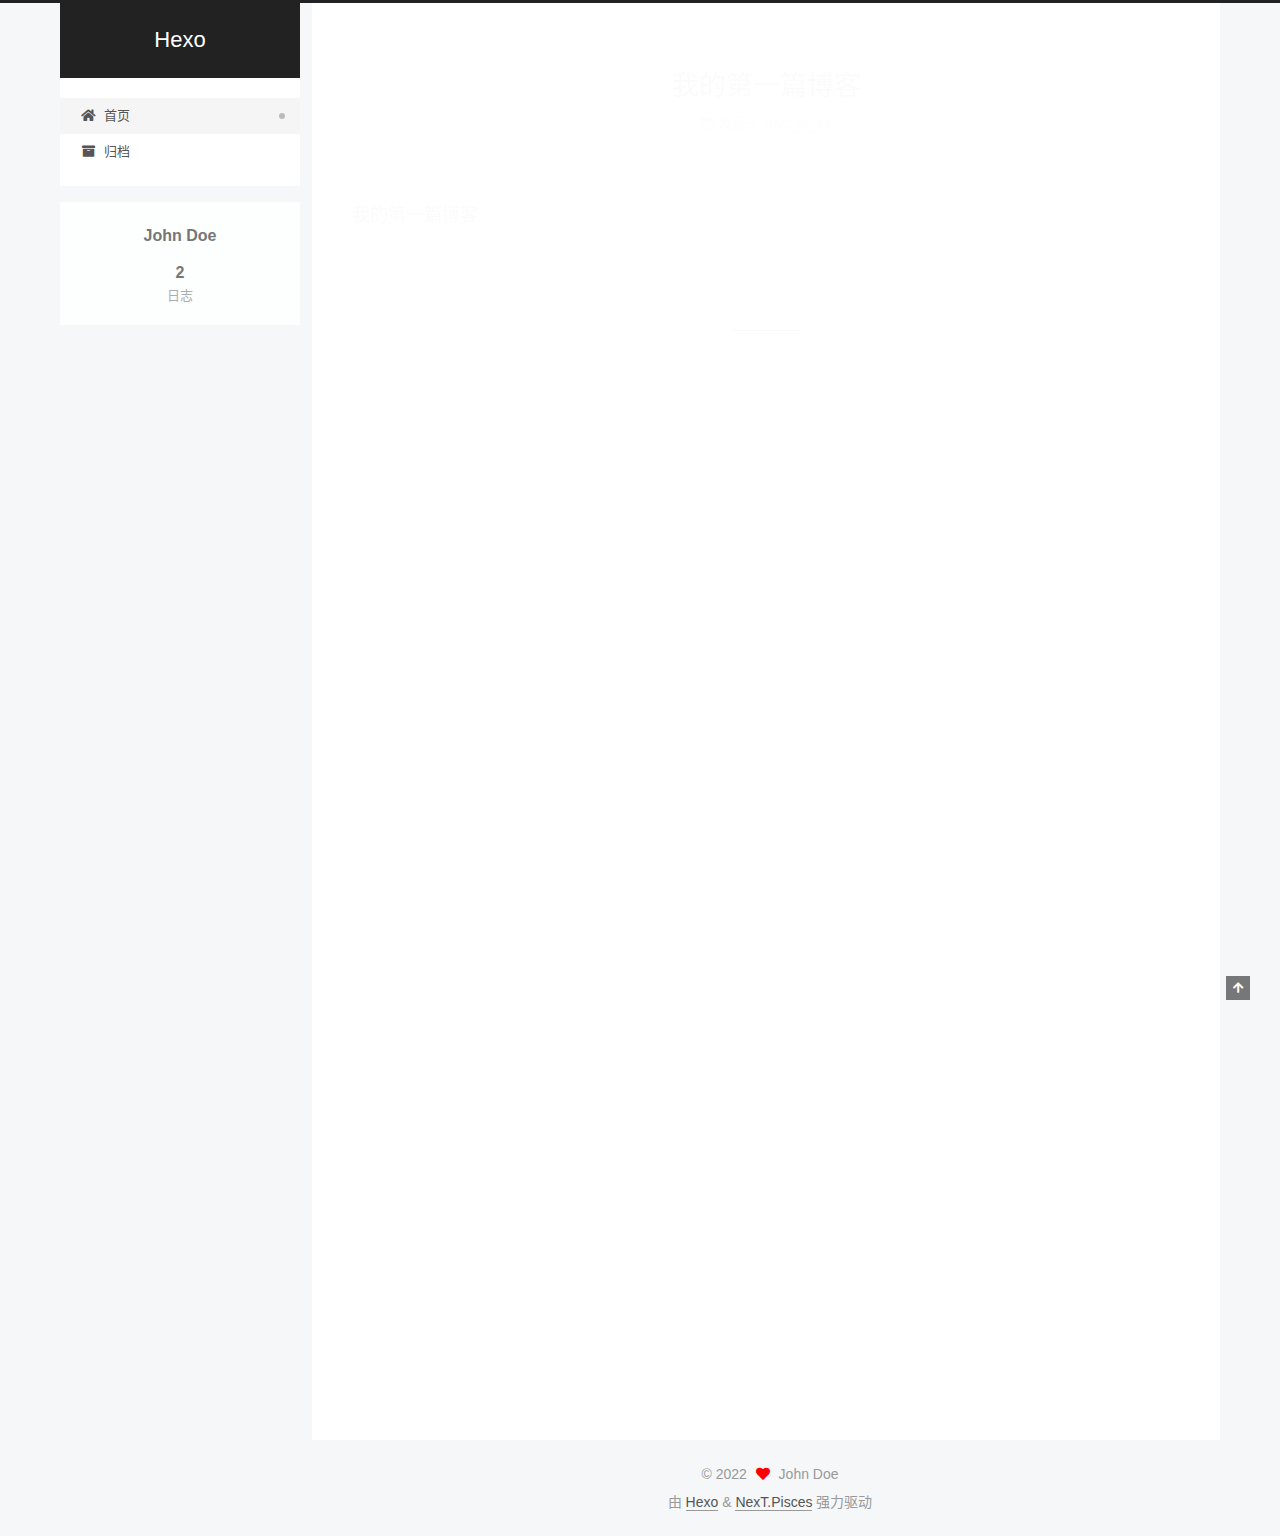
==== index.html @ 0690cbc9 "Site updated: 2022-02-23 17:47:34" ====
<!DOCTYPE html>
<html lang="zh-CN">
<head>
  <meta charset="UTF-8">
<meta name="viewport" content="width=device-width, initial-scale=1, maximum-scale=2">
<meta name="theme-color" content="#222">
<meta name="generator" content="Hexo 6.0.0">
  <link rel="apple-touch-icon" sizes="180x180" href="/images/apple-touch-icon-next.png">
  <link rel="icon" type="image/png" sizes="32x32" href="/images/favicon-32x32-next.png">
  <link rel="icon" type="image/png" sizes="16x16" href="/images/favicon-16x16-next.png">
  <link rel="mask-icon" href="/images/logo.svg" color="#222">

<link rel="stylesheet" href="/css/main.css">


<link rel="stylesheet" href="/lib/font-awesome/css/all.min.css">

<script id="hexo-configurations">
    var NexT = window.NexT || {};
    var CONFIG = {"hostname":"example.com","root":"/","scheme":"Pisces","version":"7.8.0","exturl":false,"sidebar":{"position":"left","display":"post","padding":18,"offset":12,"onmobile":false},"copycode":{"enable":false,"show_result":false,"style":null},"back2top":{"enable":true,"sidebar":false,"scrollpercent":false},"bookmark":{"enable":false,"color":"#222","save":"auto"},"fancybox":false,"mediumzoom":false,"lazyload":false,"pangu":false,"comments":{"style":"tabs","active":null,"storage":true,"lazyload":false,"nav":null},"algolia":{"hits":{"per_page":10},"labels":{"input_placeholder":"Search for Posts","hits_empty":"We didn't find any results for the search: ${query}","hits_stats":"${hits} results found in ${time} ms"}},"localsearch":{"enable":false,"trigger":"auto","top_n_per_article":1,"unescape":false,"preload":false},"motion":{"enable":true,"async":false,"transition":{"post_block":"fadeIn","post_header":"slideDownIn","post_body":"slideDownIn","coll_header":"slideLeftIn","sidebar":"slideUpIn"}}};
  </script>

  <meta property="og:type" content="website">
<meta property="og:title" content="Hexo">
<meta property="og:url" content="http://example.com/index.html">
<meta property="og:site_name" content="Hexo">
<meta property="og:locale" content="zh_CN">
<meta property="article:author" content="John Doe">
<meta name="twitter:card" content="summary">

<link rel="canonical" href="http://example.com/">


<script id="page-configurations">
  // https://hexo.io/docs/variables.html
  CONFIG.page = {
    sidebar: "",
    isHome : true,
    isPost : false,
    lang   : 'zh-CN'
  };
</script>

  <title>Hexo</title>
  






  <noscript>
  <style>
  .use-motion .brand,
  .use-motion .menu-item,
  .sidebar-inner,
  .use-motion .post-block,
  .use-motion .pagination,
  .use-motion .comments,
  .use-motion .post-header,
  .use-motion .post-body,
  .use-motion .collection-header { opacity: initial; }

  .use-motion .site-title,
  .use-motion .site-subtitle {
    opacity: initial;
    top: initial;
  }

  .use-motion .logo-line-before i { left: initial; }
  .use-motion .logo-line-after i { right: initial; }
  </style>
</noscript>

</head>

<body itemscope itemtype="http://schema.org/WebPage">
  <div class="container use-motion">
    <div class="headband"></div>

    <header class="header" itemscope itemtype="http://schema.org/WPHeader">
      <div class="header-inner"><div class="site-brand-container">
  <div class="site-nav-toggle">
    <div class="toggle" aria-label="切换导航栏">
      <span class="toggle-line toggle-line-first"></span>
      <span class="toggle-line toggle-line-middle"></span>
      <span class="toggle-line toggle-line-last"></span>
    </div>
  </div>

  <div class="site-meta">

    <a href="/" class="brand" rel="start">
      <span class="logo-line-before"><i></i></span>
      <h1 class="site-title">Hexo</h1>
      <span class="logo-line-after"><i></i></span>
    </a>
  </div>

  <div class="site-nav-right">
    <div class="toggle popup-trigger">
    </div>
  </div>
</div>




<nav class="site-nav">
  <ul id="menu" class="main-menu menu">
        <li class="menu-item menu-item-home">

    <a href="/" rel="section"><i class="fa fa-home fa-fw"></i>首页</a>

  </li>
        <li class="menu-item menu-item-archives">

    <a href="/archives/" rel="section"><i class="fa fa-archive fa-fw"></i>归档</a>

  </li>
  </ul>
</nav>




</div>
    </header>

    
  <div class="back-to-top">
    <i class="fa fa-arrow-up"></i>
    <span>0%</span>
  </div>


    <main class="main">
      <div class="main-inner">
        <div class="content-wrap">
          

          <div class="content index posts-expand">
            
      
  
  
  <article itemscope itemtype="http://schema.org/Article" class="post-block" lang="zh-CN">
    <link itemprop="mainEntityOfPage" href="http://example.com/2022/02/23/my-first-blog/">

    <span hidden itemprop="author" itemscope itemtype="http://schema.org/Person">
      <meta itemprop="image" content="/images/avatar.gif">
      <meta itemprop="name" content="John Doe">
      <meta itemprop="description" content="">
    </span>

    <span hidden itemprop="publisher" itemscope itemtype="http://schema.org/Organization">
      <meta itemprop="name" content="Hexo">
    </span>
      <header class="post-header">
        <h2 class="post-title" itemprop="name headline">
          
            <a href="/2022/02/23/my-first-blog/" class="post-title-link" itemprop="url">我的第一篇博客</a>
        </h2>

        <div class="post-meta">
            <span class="post-meta-item">
              <span class="post-meta-item-icon">
                <i class="far fa-calendar"></i>
              </span>
              <span class="post-meta-item-text">发表于</span>
              

              <time title="创建时间：2022-02-23 17:15:28 / 修改时间：17:17:52" itemprop="dateCreated datePublished" datetime="2022-02-23T17:15:28+08:00">2022-02-23</time>
            </span>

          

        </div>
      </header>

    
    
    
    <div class="post-body" itemprop="articleBody">

      
          <p>我的第一篇博客</p>

      
    </div>

    
    
    
      <footer class="post-footer">
        <div class="post-eof"></div>
      </footer>
  </article>
  
  
  

      
  
  
  <article itemscope itemtype="http://schema.org/Article" class="post-block" lang="zh-CN">
    <link itemprop="mainEntityOfPage" href="http://example.com/2022/02/23/hello-world/">

    <span hidden itemprop="author" itemscope itemtype="http://schema.org/Person">
      <meta itemprop="image" content="/images/avatar.gif">
      <meta itemprop="name" content="John Doe">
      <meta itemprop="description" content="">
    </span>

    <span hidden itemprop="publisher" itemscope itemtype="http://schema.org/Organization">
      <meta itemprop="name" content="Hexo">
    </span>
      <header class="post-header">
        <h2 class="post-title" itemprop="name headline">
          
            <a href="/2022/02/23/hello-world/" class="post-title-link" itemprop="url">Hello World</a>
        </h2>

        <div class="post-meta">
            <span class="post-meta-item">
              <span class="post-meta-item-icon">
                <i class="far fa-calendar"></i>
              </span>
              <span class="post-meta-item-text">发表于</span>

              <time title="创建时间：2022-02-23 17:07:13" itemprop="dateCreated datePublished" datetime="2022-02-23T17:07:13+08:00">2022-02-23</time>
            </span>

          

        </div>
      </header>

    
    
    
    <div class="post-body" itemprop="articleBody">

      
          <p>Welcome to <a target="_blank" rel="noopener" href="https://hexo.io/">Hexo</a>! This is your very first post. Check <a target="_blank" rel="noopener" href="https://hexo.io/docs/">documentation</a> for more info. If you get any problems when using Hexo, you can find the answer in <a target="_blank" rel="noopener" href="https://hexo.io/docs/troubleshooting.html">troubleshooting</a> or you can ask me on <a target="_blank" rel="noopener" href="https://github.com/hexojs/hexo/issues">GitHub</a>.</p>
<h2 id="Quick-Start"><a href="#Quick-Start" class="headerlink" title="Quick Start"></a>Quick Start</h2><h3 id="Create-a-new-post"><a href="#Create-a-new-post" class="headerlink" title="Create a new post"></a>Create a new post</h3><figure class="highlight bash"><table><tr><td class="gutter"><pre><span class="line">1</span><br></pre></td><td class="code"><pre><span class="line">$ hexo new <span class="string">&quot;My New Post&quot;</span></span><br></pre></td></tr></table></figure>

<p>More info: <a target="_blank" rel="noopener" href="https://hexo.io/docs/writing.html">Writing</a></p>
<h3 id="Run-server"><a href="#Run-server" class="headerlink" title="Run server"></a>Run server</h3><figure class="highlight bash"><table><tr><td class="gutter"><pre><span class="line">1</span><br></pre></td><td class="code"><pre><span class="line">$ hexo server</span><br></pre></td></tr></table></figure>

<p>More info: <a target="_blank" rel="noopener" href="https://hexo.io/docs/server.html">Server</a></p>
<h3 id="Generate-static-files"><a href="#Generate-static-files" class="headerlink" title="Generate static files"></a>Generate static files</h3><figure class="highlight bash"><table><tr><td class="gutter"><pre><span class="line">1</span><br></pre></td><td class="code"><pre><span class="line">$ hexo generate</span><br></pre></td></tr></table></figure>

<p>More info: <a target="_blank" rel="noopener" href="https://hexo.io/docs/generating.html">Generating</a></p>
<h3 id="Deploy-to-remote-sites"><a href="#Deploy-to-remote-sites" class="headerlink" title="Deploy to remote sites"></a>Deploy to remote sites</h3><figure class="highlight bash"><table><tr><td class="gutter"><pre><span class="line">1</span><br></pre></td><td class="code"><pre><span class="line">$ hexo deploy</span><br></pre></td></tr></table></figure>

<p>More info: <a target="_blank" rel="noopener" href="https://hexo.io/docs/one-command-deployment.html">Deployment</a></p>

      
    </div>

    
    
    
      <footer class="post-footer">
        <div class="post-eof"></div>
      </footer>
  </article>
  
  
  


  



          </div>
          

<script>
  window.addEventListener('tabs:register', () => {
    let { activeClass } = CONFIG.comments;
    if (CONFIG.comments.storage) {
      activeClass = localStorage.getItem('comments_active') || activeClass;
    }
    if (activeClass) {
      let activeTab = document.querySelector(`a[href="#comment-${activeClass}"]`);
      if (activeTab) {
        activeTab.click();
      }
    }
  });
  if (CONFIG.comments.storage) {
    window.addEventListener('tabs:click', event => {
      if (!event.target.matches('.tabs-comment .tab-content .tab-pane')) return;
      let commentClass = event.target.classList[1];
      localStorage.setItem('comments_active', commentClass);
    });
  }
</script>

        </div>
          
  
  <div class="toggle sidebar-toggle">
    <span class="toggle-line toggle-line-first"></span>
    <span class="toggle-line toggle-line-middle"></span>
    <span class="toggle-line toggle-line-last"></span>
  </div>

  <aside class="sidebar">
    <div class="sidebar-inner">

      <ul class="sidebar-nav motion-element">
        <li class="sidebar-nav-toc">
          文章目录
        </li>
        <li class="sidebar-nav-overview">
          站点概览
        </li>
      </ul>

      <!--noindex-->
      <div class="post-toc-wrap sidebar-panel">
      </div>
      <!--/noindex-->

      <div class="site-overview-wrap sidebar-panel">
        <div class="site-author motion-element" itemprop="author" itemscope itemtype="http://schema.org/Person">
  <p class="site-author-name" itemprop="name">John Doe</p>
  <div class="site-description" itemprop="description"></div>
</div>
<div class="site-state-wrap motion-element">
  <nav class="site-state">
      <div class="site-state-item site-state-posts">
          <a href="/archives/">
        
          <span class="site-state-item-count">2</span>
          <span class="site-state-item-name">日志</span>
        </a>
      </div>
  </nav>
</div>



      </div>

    </div>
  </aside>
  <div id="sidebar-dimmer"></div>


      </div>
    </main>

    <footer class="footer">
      <div class="footer-inner">
        

        

<div class="copyright">
  
  &copy; 
  <span itemprop="copyrightYear">2022</span>
  <span class="with-love">
    <i class="fa fa-heart"></i>
  </span>
  <span class="author" itemprop="copyrightHolder">John Doe</span>
</div>
  <div class="powered-by">由 <a href="https://hexo.io/" class="theme-link" rel="noopener" target="_blank">Hexo</a> & <a href="https://pisces.theme-next.org/" class="theme-link" rel="noopener" target="_blank">NexT.Pisces</a> 强力驱动
  </div>

        








      </div>
    </footer>
  </div>

  
  <script src="/lib/anime.min.js"></script>
  <script src="/lib/velocity/velocity.min.js"></script>
  <script src="/lib/velocity/velocity.ui.min.js"></script>

<script src="/js/utils.js"></script>

<script src="/js/motion.js"></script>


<script src="/js/schemes/pisces.js"></script>


<script src="/js/next-boot.js"></script>




  















  

  

</body>
</html>
---- css/main.css ----
:root {
  --body-bg-color: #f5f7f9;
  --content-bg-color: #fff;
  --card-bg-color: #f5f5f5;
  --text-color: #555;
  --blockquote-color: #666;
  --link-color: #555;
  --link-hover-color: #222;
  --brand-color: #fff;
  --brand-hover-color: #fff;
  --table-row-odd-bg-color: #f9f9f9;
  --table-row-hover-bg-color: #f5f5f5;
  --menu-item-bg-color: #f5f5f5;
  --btn-default-bg: #fff;
  --btn-default-color: #555;
  --btn-default-border-color: #555;
  --btn-default-hover-bg: #222;
  --btn-default-hover-color: #fff;
  --btn-default-hover-border-color: #222;
}
html {
  line-height: 1.15; /* 1 */
  -webkit-text-size-adjust: 100%; /* 2 */
}
body {
  margin: 0;
}
main {
  display: block;
}
h1 {
  font-size: 2em;
  margin: 0.67em 0;
}
hr {
  box-sizing: content-box; /* 1 */
  height: 0; /* 1 */
  overflow: visible; /* 2 */
}
pre {
  font-family: monospace, monospace; /* 1 */
  font-size: 1em; /* 2 */
}
a {
  background: transparent;
}
abbr[title] {
  border-bottom: none; /* 1 */
  text-decoration: underline; /* 2 */
  text-decoration: underline dotted; /* 2 */
}
b,
strong {
  font-weight: bolder;
}
code,
kbd,
samp {
  font-family: monospace, monospace; /* 1 */
  font-size: 1em; /* 2 */
}
small {
  font-size: 80%;
}
sub,
sup {
  font-size: 75%;
  line-height: 0;
  position: relative;
  vertical-align: baseline;
}
sub {
  bottom: -0.25em;
}
sup {
  top: -0.5em;
}
img {
  border-style: none;
}
button,
input,
optgroup,
select,
textarea {
  font-family: inherit; /* 1 */
  font-size: 100%; /* 1 */
  line-height: 1.15; /* 1 */
  margin: 0; /* 2 */
}
button,
input {
/* 1 */
  overflow: visible;
}
button,
select {
/* 1 */
  text-transform: none;
}
button,
[type='button'],
[type='reset'],
[type='submit'] {
  -webkit-appearance: button;
}
button::-moz-focus-inner,
[type='button']::-moz-focus-inner,
[type='reset']::-moz-focus-inner,
[type='submit']::-moz-focus-inner {
  border-style: none;
  padding: 0;
}
button:-moz-focusring,
[type='button']:-moz-focusring,
[type='reset']:-moz-focusring,
[type='submit']:-moz-focusring {
  outline: 1px dotted ButtonText;
}
fieldset {
  padding: 0.35em 0.75em 0.625em;
}
legend {
  box-sizing: border-box; /* 1 */
  color: inherit; /* 2 */
  display: table; /* 1 */
  max-width: 100%; /* 1 */
  padding: 0; /* 3 */
  white-space: normal; /* 1 */
}
progress {
  vertical-align: baseline;
}
textarea {
  overflow: auto;
}
[type='checkbox'],
[type='radio'] {
  box-sizing: border-box; /* 1 */
  padding: 0; /* 2 */
}
[type='number']::-webkit-inner-spin-button,
[type='number']::-webkit-outer-spin-button {
  height: auto;
}
[type='search'] {
  outline-offset: -2px; /* 2 */
  -webkit-appearance: textfield; /* 1 */
}
[type='search']::-webkit-search-decoration {
  -webkit-appearance: none;
}
::-webkit-file-upload-button {
  font: inherit; /* 2 */
  -webkit-appearance: button; /* 1 */
}
details {
  display: block;
}
summary {
  display: list-item;
}
template {
  display: none;
}
[hidden] {
  display: none;
}
::selection {
  background: #262a30;
  color: #eee;
}
html,
body {
  height: 100%;
}
body {
  background: var(--body-bg-color);
  color: var(--text-color);
  font-family: 'Lato', "PingFang SC", "Microsoft YaHei", sans-serif;
  font-size: 1em;
  line-height: 2;
}
@media (max-width: 991px) {
  body {
    padding-left: 0 !important;
    padding-right: 0 !important;
  }
}
h1,
h2,
h3,
h4,
h5,
h6 {
  font-family: 'Lato', "PingFang SC", "Microsoft YaHei", sans-serif;
  font-weight: bold;
  line-height: 1.5;
  margin: 20px 0 15px;
}
h1 {
  font-size: 1.5em;
}
h2 {
  font-size: 1.375em;
}
h3 {
  font-size: 1.25em;
}
h4 {
  font-size: 1.125em;
}
h5 {
  font-size: 1em;
}
h6 {
  font-size: 0.875em;
}
p {
  margin: 0 0 20px 0;
}
a,
span.exturl {
  border-bottom: 1px solid #999;
  color: var(--link-color);
  outline: 0;
  text-decoration: none;
  overflow-wrap: break-word;
  word-wrap: break-word;
  cursor: pointer;
}
a:hover,
span.exturl:hover {
  border-bottom-color: var(--link-hover-color);
  color: var(--link-hover-color);
}
iframe,
img,
video {
  display: block;
  margin-left: auto;
  margin-right: auto;
  max-width: 100%;
}
hr {
  background-image: repeating-linear-gradient(-45deg, #ddd, #ddd 4px, transparent 4px, transparent 8px);
  border: 0;
  height: 3px;
  margin: 40px 0;
}
blockquote {
  border-left: 4px solid #ddd;
  color: var(--blockquote-color);
  margin: 0;
  padding: 0 15px;
}
blockquote cite::before {
  content: '-';
  padding: 0 5px;
}
dt {
  font-weight: bold;
}
dd {
  margin: 0;
  padding: 0;
}
kbd {
  background-color: #f5f5f5;
  background-image: linear-gradient(#eee, #fff, #eee);
  border: 1px solid #ccc;
  border-radius: 0.2em;
  box-shadow: 0.1em 0.1em 0.2em rgba(0,0,0,0.1);
  color: #555;
  font-family: inherit;
  padding: 0.1em 0.3em;
  white-space: nowrap;
}
.table-container {
  overflow: auto;
}
table {
  border-collapse: collapse;
  border-spacing: 0;
  font-size: 0.875em;
  margin: 0 0 20px 0;
  width: 100%;
}
tbody tr:nth-of-type(odd) {
  background: var(--table-row-odd-bg-color);
}
tbody tr:hover {
  background: var(--table-row-hover-bg-color);
}
caption,
th,
td {
  font-weight: normal;
  padding: 8px;
  vertical-align: middle;
}
th,
td {
  border: 1px solid #ddd;
  border-bottom: 3px solid #ddd;
}
th {
  font-weight: 700;
  padding-bottom: 10px;
}
td {
  border-bottom-width: 1px;
}
.btn {
  background: var(--btn-default-bg);
  border: 2px solid var(--btn-default-border-color);
  border-radius: 2px;
  color: var(--btn-default-color);
  display: inline-block;
  font-size: 0.875em;
  line-height: 2;
  padding: 0 20px;
  text-decoration: none;
  transition-property: background-color;
  transition-delay: 0s;
  transition-duration: 0.2s;
  transition-timing-function: ease-in-out;
}
.btn:hover {
  background: var(--btn-default-hover-bg);
  border-color: var(--btn-default-hover-border-color);
  color: var(--btn-default-hover-color);
}
.btn + .btn {
  margin: 0 0 8px 8px;
}
.btn .fa-fw {
  text-align: left;
  width: 1.285714285714286em;
}
.toggle {
  line-height: 0;
}
.toggle .toggle-line {
  background: #fff;
  display: inline-block;
  height: 2px;
  left: 0;
  position: relative;
  top: 0;
  transition: all 0.4s;
  vertical-align: top;
  width: 100%;
}
.toggle .toggle-line:not(:first-child) {
  margin-top: 3px;
}
.toggle.toggle-arrow .toggle-line-first {
  left: 50%;
  top: 2px;
  transform: rotate(45deg);
  width: 50%;
}
.toggle.toggle-arrow .toggle-line-middle {
  left: 2px;
  width: 90%;
}
.toggle.toggle-arrow .toggle-line-last {
  left: 50%;
  top: -2px;
  transform: rotate(-45deg);
  width: 50%;
}
.toggle.toggle-close .toggle-line-first {
  transform: rotate(-45deg);
  top: 5px;
}
.toggle.toggle-close .toggle-line-middle {
  opacity: 0;
}
.toggle.toggle-close .toggle-line-last {
  transform: rotate(45deg);
  top: -5px;
}
.highlight,
pre {
  background: #f7f7f7;
  color: #4d4d4c;
  line-height: 1.6;
  margin: 0 auto 20px;
}
pre,
code {
  font-family: consolas, Menlo, monospace, "PingFang SC", "Microsoft YaHei";
}
code {
  background: #eee;
  border-radius: 3px;
  color: #555;
  padding: 2px 4px;
  overflow-wrap: break-word;
  word-wrap: break-word;
}
.highlight *::selection {
  background: #d6d6d6;
}
.highlight pre {
  border: 0;
  margin: 0;
  padding: 10px 0;
}
.highlight table {
  border: 0;
  margin: 0;
  width: auto;
}
.highlight td {
  border: 0;
  padding: 0;
}
.highlight figcaption {
  background: #eff2f3;
  color: #4d4d4c;
  display: flex;
  font-size: 0.875em;
  justify-content: space-between;
  line-height: 1.2;
  padding: 0.5em;
}
.highlight figcaption a {
  color: #4d4d4c;
}
.highlight figcaption a:hover {
  border-bottom-color: #4d4d4c;
}
.highlight .gutter {
  -moz-user-select: none;
  -ms-user-select: none;
  -webkit-user-select: none;
  user-select: none;
}
.highlight .gutter pre {
  background: #eff2f3;
  color: #869194;
  padding-left: 10px;
  padding-right: 10px;
  text-align: right;
}
.highlight .code pre {
  background: #f7f7f7;
  padding-left: 10px;
  width: 100%;
}
.gist table {
  width: auto;
}
.gist table td {
  border: 0;
}
pre {
  overflow: auto;
  padding: 10px;
}
pre code {
  background: none;
  color: #4d4d4c;
  font-size: 0.875em;
  padding: 0;
  text-shadow: none;
}
pre .deletion {
  background: #fdd;
}
pre .addition {
  background: #dfd;
}
pre .meta {
  color: #eab700;
  -moz-user-select: none;
  -ms-user-select: none;
  -webkit-user-select: none;
  user-select: none;
}
pre .comment {
  color: #8e908c;
}
pre .variable,
pre .attribute,
pre .tag,
pre .name,
pre .regexp,
pre .ruby .constant,
pre .xml .tag .title,
pre .xml .pi,
pre .xml .doctype,
pre .html .doctype,
pre .css .id,
pre .css .class,
pre .css .pseudo {
  color: #c82829;
}
pre .number,
pre .preprocessor,
pre .built_in,
pre .builtin-name,
pre .literal,
pre .params,
pre .constant,
pre .command {
  color: #f5871f;
}
pre .ruby .class .title,
pre .css .rules .attribute,
pre .string,
pre .symbol,
pre .value,
pre .inheritance,
pre .header,
pre .ruby .symbol,
pre .xml .cdata,
pre .special,
pre .formula {
  color: #718c00;
}
pre .title,
pre .css .hexcolor {
  color: #3e999f;
}
pre .function,
pre .python .decorator,
pre .python .title,
pre .ruby .function .title,
pre .ruby .title .keyword,
pre .perl .sub,
pre .javascript .title,
pre .coffeescript .title {
  color: #4271ae;
}
pre .keyword,
pre .javascript .function {
  color: #8959a8;
}
.blockquote-center {
  border-left: none;
  margin: 40px 0;
  padding: 0;
  position: relative;
  text-align: center;
}
.blockquote-center .fa {
  display: block;
  opacity: 0.6;
  position: absolute;
  width: 100%;
}
.blockquote-center .fa-quote-left {
  border-top: 1px solid #ccc;
  text-align: left;
  top: -20px;
}
.blockquote-center .fa-quote-right {
  border-bottom: 1px solid #ccc;
  text-align: right;
  bottom: -20px;
}
.blockquote-center p,
.blockquote-center div {
  text-align: center;
}
.post-body .group-picture img {
  margin: 0 auto;
  padding: 0 3px;
}
.group-picture-row {
  margin-bottom: 6px;
  overflow: hidden;
}
.group-picture-column {
  float: left;
  margin-bottom: 10px;
}
.post-body .label {
  color: #555;
  display: inline;
  padding: 0 2px;
}
.post-body .label.default {
  background: #f0f0f0;
}
.post-body .label.primary {
  background: #efe6f7;
}
.post-body .label.info {
  background: #e5f2f8;
}
.post-body .label.success {
  background: #e7f4e9;
}
.post-body .label.warning {
  background: #fcf6e1;
}
.post-body .label.danger {
  background: #fae8eb;
}
.post-body .tabs {
  margin-bottom: 20px;
}
.post-body .tabs,
.tabs-comment {
  display: block;
  padding-top: 10px;
  position: relative;
}
.post-body .tabs ul.nav-tabs,
.tabs-comment ul.nav-tabs {
  display: flex;
  flex-wrap: wrap;
  margin: 0;
  margin-bottom: -1px;
  padding: 0;
}
@media (max-width: 413px) {
  .post-body .tabs ul.nav-tabs,
  .tabs-comment ul.nav-tabs {
    display: block;
    margin-bottom: 5px;
  }
}
.post-body .tabs ul.nav-tabs li.tab,
.tabs-comment ul.nav-tabs li.tab {
  border-bottom: 1px solid #ddd;
  border-left: 1px solid transparent;
  border-right: 1px solid transparent;
  border-top: 3px solid transparent;
  flex-grow: 1;
  list-style-type: none;
  border-radius: 0 0 0 0;
}
@media (max-width: 413px) {
  .post-body .tabs ul.nav-tabs li.tab,
  .tabs-comment ul.nav-tabs li.tab {
    border-bottom: 1px solid transparent;
    border-left: 3px solid transparent;
    border-right: 1px solid transparent;
    border-top: 1px solid transparent;
  }
}
@media (max-width: 413px) {
  .post-body .tabs ul.nav-tabs li.tab,
  .tabs-comment ul.nav-tabs li.tab {
    border-radius: 0;
  }
}
.post-body .tabs ul.nav-tabs li.tab a,
.tabs-comment ul.nav-tabs li.tab a {
  border-bottom: initial;
  display: block;
  line-height: 1.8;
  outline: 0;
  padding: 0.25em 0.75em;
  text-align: center;
  transition-delay: 0s;
  transition-duration: 0.2s;
  transition-timing-function: ease-out;
}
.post-body .tabs ul.nav-tabs li.tab a i,
.tabs-comment ul.nav-tabs li.tab a i {
  width: 1.285714285714286em;
}
.post-body .tabs ul.nav-tabs li.tab.active,
.tabs-comment ul.nav-tabs li.tab.active {
  border-bottom: 1px solid transparent;
  border-left: 1px solid #ddd;
  border-right: 1px solid #ddd;
  border-top: 3px solid #fc6423;
}
@media (max-width: 413px) {
  .post-body .tabs ul.nav-tabs li.tab.active,
  .tabs-comment ul.nav-tabs li.tab.active {
    border-bottom: 1px solid #ddd;
    border-left: 3px solid #fc6423;
    border-right: 1px solid #ddd;
    border-top: 1px solid #ddd;
  }
}
.post-body .tabs ul.nav-tabs li.tab.active a,
.tabs-comment ul.nav-tabs li.tab.active a {
  color: var(--link-color);
  cursor: default;
}
.post-body .tabs .tab-content .tab-pane,
.tabs-comment .tab-content .tab-pane {
  border: 1px solid #ddd;
  border-top: 0;
  padding: 20px 20px 0 20px;
  border-radius: 0;
}
.post-body .tabs .tab-content .tab-pane:not(.active),
.tabs-comment .tab-content .tab-pane:not(.active) {
  display: none;
}
.post-body .tabs .tab-content .tab-pane.active,
.tabs-comment .tab-content .tab-pane.active {
  display: block;
}
.post-body .tabs .tab-content .tab-pane.active:nth-of-type(1),
.tabs-comment .tab-content .tab-pane.active:nth-of-type(1) {
  border-radius: 0 0 0 0;
}
@media (max-width: 413px) {
  .post-body .tabs .tab-content .tab-pane.active:nth-of-type(1),
  .tabs-comment .tab-content .tab-pane.active:nth-of-type(1) {
    border-radius: 0;
  }
}
.post-body .note {
  border-radius: 3px;
  margin-bottom: 20px;
  padding: 1em;
  position: relative;
  border: 1px solid #eee;
  border-left-width: 5px;
}
.post-body .note h2,
.post-body .note h3,
.post-body .note h4,
.post-body .note h5,
.post-body .note h6 {
  margin-top: 0;
  border-bottom: initial;
  margin-bottom: 0;
  padding-top: 0;
}
.post-body .note p:first-child,
.post-body .note ul:first-child,
.post-body .note ol:first-child,
.post-body .note table:first-child,
.post-body .note pre:first-child,
.post-body .note blockquote:first-child,
.post-body .note img:first-child {
  margin-top: 0;
}
.post-body .note p:last-child,
.post-body .note ul:last-child,
.post-body .note ol:last-child,
.post-body .note table:last-child,
.post-body .note pre:last-child,
.post-body .note blockquote:last-child,
.post-body .note img:last-child {
  margin-bottom: 0;
}
.post-body .note.default {
  border-left-color: #777;
}
.post-body .note.default h2,
.post-body .note.default h3,
.post-body .note.default h4,
.post-body .note.default h5,
.post-body .note.default h6 {
  color: #777;
}
.post-body .note.primary {
  border-left-color: #6f42c1;
}
.post-body .note.primary h2,
.post-body .note.primary h3,
.post-body .note.primary h4,
.post-body .note.primary h5,
.post-body .note.primary h6 {
  color: #6f42c1;
}
.post-body .note.info {
  border-left-color: #428bca;
}
.post-body .note.info h2,
.post-body .note.info h3,
.post-body .note.info h4,
.post-body .note.info h5,
.post-body .note.info h6 {
  color: #428bca;
}
.post-body .note.success {
  border-left-color: #5cb85c;
}
.post-body .note.success h2,
.post-body .note.success h3,
.post-body .note.success h4,
.post-body .note.success h5,
.post-body .note.success h6 {
  color: #5cb85c;
}
.post-body .note.warning {
  border-left-color: #f0ad4e;
}
.post-body .note.warning h2,
.post-body .note.warning h3,
.post-body .note.warning h4,
.post-body .note.warning h5,
.post-body .note.warning h6 {
  color: #f0ad4e;
}
.post-body .note.danger {
  border-left-color: #d9534f;
}
.post-body .note.danger h2,
.post-body .note.danger h3,
.post-body .note.danger h4,
.post-body .note.danger h5,
.post-body .note.danger h6 {
  color: #d9534f;
}
.pagination .prev,
.pagination .next,
.pagination .page-number,
.pagination .space {
  display: inline-block;
  margin: 0 10px;
  padding: 0 11px;
  position: relative;
  top: -1px;
}
@media (max-width: 767px) {
  .pagination .prev,
  .pagination .next,
  .pagination .page-number,
  .pagination .space {
    margin: 0 5px;
  }
}
.pagination {
  border-top: 1px solid #eee;
  margin: 120px 0 0;
  text-align: center;
}
.pagination .prev,
.pagination .next,
.pagination .page-number {
  border-bottom: 0;
  border-top: 1px solid #eee;
  transition-property: border-color;
  transition-delay: 0s;
  transition-duration: 0.2s;
  transition-timing-function: ease-in-out;
}
.pagination .prev:hover,
.pagination .next:hover,
.pagination .page-number:hover {
  border-top-color: #222;
}
.pagination .space {
  margin: 0;
  padding: 0;
}
.pagination .prev {
  margin-left: 0;
}
.pagination .next {
  margin-right: 0;
}
.pagination .page-number.current {
  background: #ccc;
  border-top-color: #ccc;
  color: #fff;
}
@media (max-width: 767px) {
  .pagination {
    border-top: none;
  }
  .pagination .prev,
  .pagination .next,
  .pagination .page-number {
    border-bottom: 1px solid #eee;
    border-top: 0;
    margin-bottom: 10px;
    padding: 0 10px;
  }
  .pagination .prev:hover,
  .pagination .next:hover,
  .pagination .page-number:hover {
    border-bottom-color: #222;
  }
}
.comments {
  margin-top: 60px;
  overflow: hidden;
}
.comment-button-group {
  display: flex;
  flex-wrap: wrap-reverse;
  justify-content: center;
  margin: 1em 0;
}
.comment-button-group .comment-button {
  margin: 0.1em 0.2em;
}
.comment-button-group .comment-button.active {
  background: var(--btn-default-hover-bg);
  border-color: var(--btn-default-hover-border-color);
  color: var(--btn-default-hover-color);
}
.comment-position {
  display: none;
}
.comment-position.active {
  display: block;
}
.tabs-comment {
  background: var(--content-bg-color);
  margin-top: 4em;
  padding-top: 0;
}
.tabs-comment .comments {
  border: 0;
  box-shadow: none;
  margin-top: 0;
  padding-top: 0;
}
.container {
  min-height: 100%;
  position: relative;
}
.main-inner {
  margin: 0 auto;
  width: calc(100% - 20px);
}
@media (min-width: 1200px) {
  .main-inner {
    width: 1160px;
  }
}
@media (min-width: 1600px) {
  .main-inner {
    width: 73%;
  }
}
@media (max-width: 767px) {
  .content-wrap {
    padding: 0 20px;
  }
}
.header {
  background: transparent;
}
.header-inner {
  margin: 0 auto;
  width: calc(100% - 20px);
}
@media (min-width: 1200px) {
  .header-inner {
    width: 1160px;
  }
}
@media (min-width: 1600px) {
  .header-inner {
    width: 73%;
  }
}
.site-brand-container {
  display: flex;
  flex-shrink: 0;
  padding: 0 10px;
}
.headband {
  background: #222;
  height: 3px;
}
.site-meta {
  flex-grow: 1;
  text-align: center;
}
@media (max-width: 767px) {
  .site-meta {
    text-align: center;
  }
}
.brand {
  border-bottom: none;
  color: var(--brand-color);
  display: inline-block;
  line-height: 1.375em;
  padding: 0 40px;
  position: relative;
}
.brand:hover {
  color: var(--brand-hover-color);
}
.site-title {
  font-family: 'Lato', "PingFang SC", "Microsoft YaHei", sans-serif;
  font-size: 1.375em;
  font-weight: normal;
  margin: 0;
}
.site-subtitle {
  color: #ddd;
  font-size: 0.8125em;
  margin: 10px 0;
}
.use-motion .brand {
  opacity: 0;
}
.use-motion .site-title,
.use-motion .site-subtitle,
.use-motion .custom-logo-image {
  opacity: 0;
  position: relative;
  top: -10px;
}
.site-nav-toggle,
.site-nav-right {
  display: none;
}
@media (max-width: 767px) {
  .site-nav-toggle,
  .site-nav-right {
    display: flex;
    flex-direction: column;
    justify-content: center;
  }
}
.site-nav-toggle .toggle,
.site-nav-right .toggle {
  color: var(--text-color);
  padding: 10px;
  width: 22px;
}
.site-nav-toggle .toggle .toggle-line,
.site-nav-right .toggle .toggle-line {
  background: var(--text-color);
  border-radius: 1px;
}
.site-nav {
  display: block;
}
@media (max-width: 767px) {
  .site-nav {
    clear: both;
    display: none;
  }
}
.site-nav.site-nav-on {
  display: block;
}
.menu {
  margin-top: 20px;
  padding-left: 0;
  text-align: center;
}
.menu-item {
  display: inline-block;
  list-style: none;
  margin: 0 10px;
}
@media (max-width: 767px) {
  .menu-item {
    display: block;
    margin-top: 10px;
  }
  .menu-item.menu-item-search {
    display: none;
  }
}
.menu-item a,
.menu-item span.exturl {
  border-bottom: 0;
  display: block;
  font-size: 0.8125em;
  transition-property: border-color;
  transition-delay: 0s;
  transition-duration: 0.2s;
  transition-timing-function: ease-in-out;
}
@media (hover: none) {
  .menu-item a:hover,
  .menu-item span.exturl:hover {
    border-bottom-color: transparent !important;
  }
}
.menu-item .fa,
.menu-item .fab,
.menu-item .far,
.menu-item .fas {
  margin-right: 8px;
}
.menu-item .badge {
  display: inline-block;
  font-weight: bold;
  line-height: 1;
  margin-left: 0.35em;
  margin-top: 0.35em;
  text-align: center;
  white-space: nowrap;
}
@media (max-width: 767px) {
  .menu-item .badge {
    float: right;
    margin-left: 0;
  }
}
.menu-item-active a,
.menu .menu-item a:hover,
.menu .menu-item span.exturl:hover {
  background: var(--menu-item-bg-color);
}
.use-motion .menu-item {
  opacity: 0;
}
.sidebar {
  background: #222;
  bottom: 0;
  box-shadow: inset 0 2px 6px #000;
  position: fixed;
  top: 0;
}
@media (max-width: 991px) {
  .sidebar {
    display: none;
  }
}
.sidebar-inner {
  color: #999;
  padding: 18px 10px;
  text-align: center;
}
.cc-license {
  margin-top: 10px;
  text-align: center;
}
.cc-license .cc-opacity {
  border-bottom: none;
  opacity: 0.7;
}
.cc-license .cc-opacity:hover {
  opacity: 0.9;
}
.cc-license img {
  display: inline-block;
}
.site-author-image {
  border: 1px solid #eee;
  display: block;
  margin: 0 auto;
  max-width: 120px;
  padding: 2px;
}
.site-author-name {
  color: var(--text-color);
  font-weight: 600;
  margin: 0;
  text-align: center;
}
.site-description {
  color: #999;
  font-size: 0.8125em;
  margin-top: 0;
  text-align: center;
}
.links-of-author {
  margin-top: 15px;
}
.links-of-author a,
.links-of-author span.exturl {
  border-bottom-color: #555;
  display: inline-block;
  font-size: 0.8125em;
  margin-bottom: 10px;
  margin-right: 10px;
  vertical-align: middle;
}
.links-of-author a::before,
.links-of-author span.exturl::before {
  background: #8c3dc3;
  border-radius: 50%;
  content: ' ';
  display: inline-block;
  height: 4px;
  margin-right: 3px;
  vertical-align: middle;
  width: 4px;
}
.sidebar-button {
  margin-top: 15px;
}
.sidebar-button a {
  border: 1px solid #fc6423;
  border-radius: 4px;
  color: #fc6423;
  display: inline-block;
  padding: 0 15px;
}
.sidebar-button a .fa,
.sidebar-button a .fab,
.sidebar-button a .far,
.sidebar-button a .fas {
  margin-right: 5px;
}
.sidebar-button a:hover {
  background: #fc6423;
  border: 1px solid #fc6423;
  color: #fff;
}
.sidebar-button a:hover .fa,
.sidebar-button a:hover .fab,
.sidebar-button a:hover .far,
.sidebar-button a:hover .fas {
  color: #fff;
}
.links-of-blogroll {
  font-size: 0.8125em;
  margin-top: 10px;
}
.links-of-blogroll-title {
  font-size: 0.875em;
  font-weight: 600;
  margin-top: 0;
}
.links-of-blogroll-list {
  list-style: none;
  margin: 0;
  padding: 0;
}
#sidebar-dimmer {
  display: none;
}
@media (max-width: 767px) {
  #sidebar-dimmer {
    background: #000;
    display: block;
    height: 100%;
    left: 100%;
    opacity: 0;
    position: fixed;
    top: 0;
    width: 100%;
    z-index: 1100;
  }
  .sidebar-active + #sidebar-dimmer {
    opacity: 0.7;
    transform: translateX(-100%);
    transition: opacity 0.5s;
  }
}
.sidebar-nav {
  margin: 0;
  padding-bottom: 20px;
  padding-left: 0;
}
.sidebar-nav li {
  border-bottom: 1px solid transparent;
  color: var(--text-color);
  cursor: pointer;
  display: inline-block;
  font-size: 0.875em;
}
.sidebar-nav li.sidebar-nav-overview {
  margin-left: 10px;
}
.sidebar-nav li:hover {
  color: #fc6423;
}
.sidebar-nav .sidebar-nav-active {
  border-bottom-color: #fc6423;
  color: #fc6423;
}
.sidebar-nav .sidebar-nav-active:hover {
  color: #fc6423;
}
.sidebar-panel {
  display: none;
  overflow-x: hidden;
  overflow-y: auto;
}
.sidebar-panel-active {
  display: block;
}
.sidebar-toggle {
  background: #222;
  bottom: 45px;
  cursor: pointer;
  height: 14px;
  left: 30px;
  padding: 5px;
  position: fixed;
  width: 14px;
  z-index: 1300;
}
@media (max-width: 991px) {
  .sidebar-toggle {
    left: 20px;
    opacity: 0.8;
    display: none;
  }
}
.sidebar-toggle:hover .toggle-line {
  background: #fc6423;
}
.post-toc {
  font-size: 0.875em;
}
.post-toc ol {
  list-style: none;
  margin: 0;
  padding: 0 2px 5px 10px;
  text-align: left;
}
.post-toc ol > ol {
  padding-left: 0;
}
.post-toc ol a {
  transition-property: all;
  transition-delay: 0s;
  transition-duration: 0.2s;
  transition-timing-function: ease-in-out;
}
.post-toc .nav-item {
  line-height: 1.8;
  overflow: hidden;
  text-overflow: ellipsis;
  white-space: nowrap;
}
.post-toc .nav .nav-child {
  display: none;
}
.post-toc .nav .active > .nav-child {
  display: block;
}
.post-toc .nav .active-current > .nav-child {
  display: block;
}
.post-toc .nav .active-current > .nav-child > .nav-item {
  display: block;
}
.post-toc .nav .active > a {
  border-bottom-color: #fc6423;
  color: #fc6423;
}
.post-toc .nav .active-current > a {
  color: #fc6423;
}
.post-toc .nav .active-current > a:hover {
  color: #fc6423;
}
.site-state {
  display: flex;
  justify-content: center;
  line-height: 1.4;
  margin-top: 10px;
  overflow: hidden;
  text-align: center;
  white-space: nowrap;
}
.site-state-item {
  padding: 0 15px;
}
.site-state-item:not(:first-child) {
  border-left: 1px solid #eee;
}
.site-state-item a {
  border-bottom: none;
}
.site-state-item-count {
  display: block;
  font-size: 1em;
  font-weight: 600;
  text-align: center;
}
.site-state-item-name {
  color: #999;
  font-size: 0.8125em;
}
.footer {
  color: #999;
  font-size: 0.875em;
  padding: 20px 0;
}
.footer.footer-fixed {
  bottom: 0;
  left: 0;
  position: absolute;
  right: 0;
}
.footer-inner {
  box-sizing: border-box;
  margin: 0 auto;
  text-align: center;
  width: calc(100% - 20px);
}
@media (min-width: 1200px) {
  .footer-inner {
    width: 1160px;
  }
}
@media (min-width: 1600px) {
  .footer-inner {
    width: 73%;
  }
}
.languages {
  display: inline-block;
  font-size: 1.125em;
  position: relative;
}
.languages .lang-select-label span {
  margin: 0 0.5em;
}
.languages .lang-select {
  height: 100%;
  left: 0;
  opacity: 0;
  position: absolute;
  top: 0;
  width: 100%;
}
.with-love {
  color: #ff0000;
  display: inline-block;
  margin: 0 5px;
}
.powered-by,
.theme-info {
  display: inline-block;
}
@-moz-keyframes iconAnimate {
  0%, 100% {
    transform: scale(1);
  }
  10%, 30% {
    transform: scale(0.9);
  }
  20%, 40%, 60%, 80% {
    transform: scale(1.1);
  }
  50%, 70% {
    transform: scale(1.1);
  }
}
@-webkit-keyframes iconAnimate {
  0%, 100% {
    transform: scale(1);
  }
  10%, 30% {
    transform: scale(0.9);
  }
  20%, 40%, 60%, 80% {
    transform: scale(1.1);
  }
  50%, 70% {
    transform: scale(1.1);
  }
}
@-o-keyframes iconAnimate {
  0%, 100% {
    transform: scale(1);
  }
  10%, 30% {
    transform: scale(0.9);
  }
  20%, 40%, 60%, 80% {
    transform: scale(1.1);
  }
  50%, 70% {
    transform: scale(1.1);
  }
}
@keyframes iconAnimate {
  0%, 100% {
    transform: scale(1);
  }
  10%, 30% {
    transform: scale(0.9);
  }
  20%, 40%, 60%, 80% {
    transform: scale(1.1);
  }
  50%, 70% {
    transform: scale(1.1);
  }
}
.back-to-top {
  font-size: 12px;
  text-align: center;
  transition-delay: 0s;
  transition-duration: 0.2s;
  transition-timing-function: ease-in-out;
}
.back-to-top {
  background: #222;
  bottom: -100px;
  box-sizing: border-box;
  color: #fff;
  cursor: pointer;
  left: 30px;
  opacity: 0.6;
  padding: 0 6px;
  position: fixed;
  transition-property: bottom;
  z-index: 1300;
  width: 24px;
}
.back-to-top span {
  display: none;
}
.back-to-top:hover {
  color: #fc6423;
}
.back-to-top.back-to-top-on {
  bottom: 30px;
}
@media (max-width: 991px) {
  .back-to-top {
    left: 20px;
    opacity: 0.8;
  }
}
.post-body {
  font-family: 'Lato', "PingFang SC", "Microsoft YaHei", sans-serif;
  overflow-wrap: break-word;
  word-wrap: break-word;
}
@media (min-width: 1200px) {
  .post-body {
    font-size: 1.125em;
  }
}
.post-body .exturl .fa {
  font-size: 0.875em;
  margin-left: 4px;
}
.post-body .image-caption,
.post-body .figure .caption {
  color: #999;
  font-size: 0.875em;
  font-weight: bold;
  line-height: 1;
  margin: -20px auto 15px;
  text-align: center;
}
.post-sticky-flag {
  display: inline-block;
  transform: rotate(30deg);
}
.post-button {
  margin-top: 40px;
  text-align: center;
}
.use-motion .post-block,
.use-motion .pagination,
.use-motion .comments {
  opacity: 0;
}
.use-motion .post-header {
  opacity: 0;
}
.use-motion .post-body {
  opacity: 0;
}
.use-motion .collection-header {
  opacity: 0;
}
.posts-collapse {
  margin-left: 35px;
  position: relative;
}
@media (max-width: 767px) {
  .posts-collapse {
    margin-left: 0px;
    margin-right: 0px;
  }
}
.posts-collapse .collection-title {
  font-size: 1.125em;
  position: relative;
}
.posts-collapse .collection-title::before {
  background: #999;
  border: 1px solid #fff;
  border-radius: 50%;
  content: ' ';
  height: 10px;
  left: 0;
  margin-left: -6px;
  margin-top: -4px;
  position: absolute;
  top: 50%;
  width: 10px;
}
.posts-collapse .collection-year {
  font-size: 1.5em;
  font-weight: bold;
  margin: 60px 0;
  position: relative;
}
.posts-collapse .collection-year::before {
  background: #bbb;
  border-radius: 50%;
  content: ' ';
  height: 8px;
  left: 0;
  margin-left: -4px;
  margin-top: -4px;
  position: absolute;
  top: 50%;
  width: 8px;
}
.posts-collapse .collection-header {
  display: block;
  margin: 0 0 0 20px;
}
.posts-collapse .collection-header small {
  color: #bbb;
  margin-left: 5px;
}
.posts-collapse .post-header {
  border-bottom: 1px dashed #ccc;
  margin: 30px 0;
  padding-left: 15px;
  position: relative;
  transition-property: border;
  transition-delay: 0s;
  transition-duration: 0.2s;
  transition-timing-function: ease-in-out;
}
.posts-collapse .post-header::before {
  background: #bbb;
  border: 1px solid #fff;
  border-radius: 50%;
  content: ' ';
  height: 6px;
  left: 0;
  margin-left: -4px;
  position: absolute;
  top: 0.75em;
  transition-property: background;
  width: 6px;
  transition-delay: 0s;
  transition-duration: 0.2s;
  transition-timing-function: ease-in-out;
}
.posts-collapse .post-header:hover {
  border-bottom-color: #666;
}
.posts-collapse .post-header:hover::before {
  background: #222;
}
.posts-collapse .post-meta {
  display: inline;
  font-size: 0.75em;
  margin-right: 10px;
}
.posts-collapse .post-title {
  display: inline;
}
.posts-collapse .post-title a,
.posts-collapse .post-title span.exturl {
  border-bottom: none;
  color: var(--link-color);
}
.posts-collapse .post-title .fa-external-link-alt {
  font-size: 0.875em;
  margin-left: 5px;
}
.posts-collapse::before {
  background: #f5f5f5;
  content: ' ';
  height: 100%;
  left: 0;
  margin-left: -2px;
  position: absolute;
  top: 1.25em;
  width: 4px;
}
.post-eof {
  background: #ccc;
  height: 1px;
  margin: 80px auto 60px;
  text-align: center;
  width: 8%;
}
.post-block:last-of-type .post-eof {
  display: none;
}
.content {
  padding-top: 40px;
}
@media (min-width: 992px) {
  .post-body {
    text-align: justify;
  }
}
@media (max-width: 991px) {
  .post-body {
    text-align: justify;
  }
}
.post-body h1,
.post-body h2,
.post-body h3,
.post-body h4,
.post-body h5,
.post-body h6 {
  padding-top: 10px;
}
.post-body h1 .header-anchor,
.post-body h2 .header-anchor,
.post-body h3 .header-anchor,
.post-body h4 .header-anchor,
.post-body h5 .header-anchor,
.post-body h6 .header-anchor {
  border-bottom-style: none;
  color: #ccc;
  float: right;
  margin-left: 10px;
  visibility: hidden;
}
.post-body h1 .header-anchor:hover,
.post-body h2 .header-anchor:hover,
.post-body h3 .header-anchor:hover,
.post-body h4 .header-anchor:hover,
.post-body h5 .header-anchor:hover,
.post-body h6 .header-anchor:hover {
  color: inherit;
}
.post-body h1:hover .header-anchor,
.post-body h2:hover .header-anchor,
.post-body h3:hover .header-anchor,
.post-body h4:hover .header-anchor,
.post-body h5:hover .header-anchor,
.post-body h6:hover .header-anchor {
  visibility: visible;
}
.post-body iframe,
.post-body img,
.post-body video {
  margin-bottom: 20px;
}
.post-body .video-container {
  height: 0;
  margin-bottom: 20px;
  overflow: hidden;
  padding-top: 75%;
  position: relative;
  width: 100%;
}
.post-body .video-container iframe,
.post-body .video-container object,
.post-body .video-container embed {
  height: 100%;
  left: 0;
  margin: 0;
  position: absolute;
  top: 0;
  width: 100%;
}
.post-gallery {
  align-items: center;
  display: grid;
  grid-gap: 10px;
  grid-template-columns: 1fr 1fr 1fr;
  margin-bottom: 20px;
}
@media (max-width: 767px) {
  .post-gallery {
    grid-template-columns: 1fr 1fr;
  }
}
.post-gallery a {
  border: 0;
}
.post-gallery img {
  margin: 0;
}
.posts-expand .post-header {
  font-size: 1.125em;
}
.posts-expand .post-title {
  font-size: 1.5em;
  font-weight: normal;
  margin: initial;
  text-align: center;
  overflow-wrap: break-word;
  word-wrap: break-word;
}
.posts-expand .post-title-link {
  border-bottom: none;
  color: var(--link-color);
  display: inline-block;
  position: relative;
  vertical-align: top;
}
.posts-expand .post-title-link::before {
  background: var(--link-color);
  bottom: 0;
  content: '';
  height: 2px;
  left: 0;
  position: absolute;
  transform: scaleX(0);
  visibility: hidden;
  width: 100%;
  transition-delay: 0s;
  transition-duration: 0.2s;
  transition-timing-function: ease-in-out;
}
.posts-expand .post-title-link:hover::before {
  transform: scaleX(1);
  visibility: visible;
}
.posts-expand .post-title-link .fa-external-link-alt {
  font-size: 0.875em;
  margin-left: 5px;
}
.posts-expand .post-meta {
  color: #999;
  font-family: 'Lato', "PingFang SC", "Microsoft YaHei", sans-serif;
  font-size: 0.75em;
  margin: 3px 0 60px 0;
  text-align: center;
}
.posts-expand .post-meta .post-description {
  font-size: 0.875em;
  margin-top: 2px;
}
.posts-expand .post-meta time {
  border-bottom: 1px dashed #999;
  cursor: pointer;
}
.post-meta .post-meta-item + .post-meta-item::before {
  content: '|';
  margin: 0 0.5em;
}
.post-meta-divider {
  margin: 0 0.5em;
}
.post-meta-item-icon {
  margin-right: 3px;
}
@media (max-width: 991px) {
  .post-meta-item-icon {
    display: inline-block;
  }
}
@media (max-width: 991px) {
  .post-meta-item-text {
    display: none;
  }
}
.post-nav {
  border-top: 1px solid #eee;
  display: flex;
  justify-content: space-between;
  margin-top: 15px;
  padding: 10px 5px 0;
}
.post-nav-item {
  flex: 1;
}
.post-nav-item a {
  border-bottom: none;
  display: block;
  font-size: 0.875em;
  line-height: 1.6;
  position: relative;
}
.post-nav-item a:active {
  top: 2px;
}
.post-nav-item .fa {
  font-size: 0.75em;
}
.post-nav-item:first-child {
  margin-right: 15px;
}
.post-nav-item:first-child .fa {
  margin-right: 5px;
}
.post-nav-item:last-child {
  margin-left: 15px;
  text-align: right;
}
.post-nav-item:last-child .fa {
  margin-left: 5px;
}
.rtl.post-body p,
.rtl.post-body a,
.rtl.post-body h1,
.rtl.post-body h2,
.rtl.post-body h3,
.rtl.post-body h4,
.rtl.post-body h5,
.rtl.post-body h6,
.rtl.post-body li,
.rtl.post-body ul,
.rtl.post-body ol {
  direction: rtl;
  font-family: UKIJ Ekran;
}
.rtl.post-title {
  font-family: UKIJ Ekran;
}
.post-tags {
  margin-top: 40px;
  text-align: center;
}
.post-tags a {
  display: inline-block;
  font-size: 0.8125em;
}
.post-tags a:not(:last-child) {
  margin-right: 10px;
}
.post-widgets {
  border-top: 1px solid #eee;
  margin-top: 15px;
  text-align: center;
}
.wp_rating {
  height: 20px;
  line-height: 20px;
  margin-top: 10px;
  padding-top: 6px;
  text-align: center;
}
.social-like {
  display: flex;
  font-size: 0.875em;
  justify-content: center;
  text-align: center;
}
.reward-container {
  margin: 20px auto;
  padding: 10px 0;
  text-align: center;
  width: 90%;
}
.reward-container button {
  background: transparent;
  border: 1px solid #fc6423;
  border-radius: 0;
  color: #fc6423;
  cursor: pointer;
  line-height: 2;
  outline: 0;
  padding: 0 15px;
  vertical-align: text-top;
}
.reward-container button:hover {
  background: #fc6423;
  border: 1px solid transparent;
  color: #fa9366;
}
#qr {
  padding-top: 20px;
}
#qr a {
  border: 0;
}
#qr img {
  display: inline-block;
  margin: 0.8em 2em 0 2em;
  max-width: 100%;
  width: 180px;
}
#qr p {
  text-align: center;
}
.category-all-page .category-all-title {
  text-align: center;
}
.category-all-page .category-all {
  margin-top: 20px;
}
.category-all-page .category-list {
  list-style: none;
  margin: 0;
  padding: 0;
}
.category-all-page .category-list-item {
  margin: 5px 10px;
}
.category-all-page .category-list-count {
  color: #bbb;
}
.category-all-page .category-list-count::before {
  content: ' (';
  display: inline;
}
.category-all-page .category-list-count::after {
  content: ') ';
  display: inline;
}
.category-all-page .category-list-child {
  padding-left: 10px;
}
.event-list {
  padding: 0;
}
.event-list hr {
  background: #222;
  margin: 20px 0 45px 0;
}
.event-list hr::after {
  background: #222;
  color: #fff;
  content: 'NOW';
  display: inline-block;
  font-weight: bold;
  padding: 0 5px;
  text-align: right;
}
.event-list .event {
  background: #222;
  margin: 20px 0;
  min-height: 40px;
  padding: 15px 0 15px 10px;
}
.event-list .event .event-summary {
  color: #fff;
  margin: 0;
  padding-bottom: 3px;
}
.event-list .event .event-summary::before {
  animation: dot-flash 1s alternate infinite ease-in-out;
  color: #fff;
  content: '\f111';
  display: inline-block;
  font-size: 10px;
  margin-right: 25px;
  vertical-align: middle;
  font-family: 'Font Awesome 5 Free';
  font-weight: 900;
}
.event-list .event .event-relative-time {
  color: #bbb;
  display: inline-block;
  font-size: 12px;
  font-weight: normal;
  padding-left: 12px;
}
.event-list .event .event-details {
  color: #fff;
  display: block;
  line-height: 18px;
  margin-left: 56px;
  padding-bottom: 6px;
  padding-top: 3px;
  text-indent: -24px;
}
.event-list .event .event-details::before {
  color: #fff;
  display: inline-block;
  margin-right: 9px;
  text-align: center;
  text-indent: 0;
  width: 14px;
  font-family: 'Font Awesome 5 Free';
  font-weight: 900;
}
.event-list .event .event-details.event-location::before {
  content: '\f041';
}
.event-list .event .event-details.event-duration::before {
  content: '\f017';
}
.event-list .event-past {
  background: #f5f5f5;
}
.event-list .event-past .event-summary,
.event-list .event-past .event-details {
  color: #bbb;
  opacity: 0.9;
}
.event-list .event-past .event-summary::before,
.event-list .event-past .event-details::before {
  animation: none;
  color: #bbb;
}
@-moz-keyframes dot-flash {
  from {
    opacity: 1;
    transform: scale(1);
  }
  to {
    opacity: 0;
    transform: scale(0.8);
  }
}
@-webkit-keyframes dot-flash {
  from {
    opacity: 1;
    transform: scale(1);
  }
  to {
    opacity: 0;
    transform: scale(0.8);
  }
}
@-o-keyframes dot-flash {
  from {
    opacity: 1;
    transform: scale(1);
  }
  to {
    opacity: 0;
    transform: scale(0.8);
  }
}
@keyframes dot-flash {
  from {
    opacity: 1;
    transform: scale(1);
  }
  to {
    opacity: 0;
    transform: scale(0.8);
  }
}
ul.breadcrumb {
  font-size: 0.75em;
  list-style: none;
  margin: 1em 0;
  padding: 0 2em;
  text-align: center;
}
ul.breadcrumb li {
  display: inline;
}
ul.breadcrumb li + li::before {
  content: '/\00a0';
  font-weight: normal;
  padding: 0.5em;
}
ul.breadcrumb li + li:last-child {
  font-weight: bold;
}
.tag-cloud {
  text-align: center;
}
.tag-cloud a {
  display: inline-block;
  margin: 10px;
}
.tag-cloud a:hover {
  color: var(--link-hover-color) !important;
}
.header {
  margin: 0 auto;
  position: relative;
  width: calc(100% - 20px);
}
@media (min-width: 1200px) {
  .header {
    width: 1160px;
  }
}
@media (min-width: 1600px) {
  .header {
    width: 73%;
  }
}
@media (max-width: 991px) {
  .header {
    width: auto;
  }
}
.header-inner {
  background: var(--content-bg-color);
  border-radius: initial;
  box-shadow: initial;
  overflow: hidden;
  padding: 0;
  position: absolute;
  top: 0;
  width: 240px;
}
@media (min-width: 1200px) {
  .header-inner {
    width: 240px;
  }
}
@media (max-width: 991px) {
  .header-inner {
    border-radius: initial;
    position: relative;
    width: auto;
  }
}
.main-inner {
  align-items: flex-start;
  display: flex;
  justify-content: space-between;
  flex-direction: row-reverse;
}
@media (max-width: 991px) {
  .main-inner {
    width: auto;
  }
}
.content-wrap {
  background: var(--content-bg-color);
  border-radius: initial;
  box-shadow: initial;
  box-sizing: border-box;
  padding: 40px;
  width: calc(100% - 252px);
}
@media (max-width: 991px) {
  .content-wrap {
    border-radius: initial;
    padding: 20px;
    width: 100%;
  }
}
.footer-inner {
  padding-left: 260px;
}
.back-to-top {
  left: auto;
  right: 30px;
}
@media (max-width: 991px) {
  .back-to-top {
    right: 20px;
  }
}
@media (max-width: 991px) {
  .footer-inner {
    padding-left: 0;
    padding-right: 0;
    width: auto;
  }
}
.site-brand-container {
  background: #222;
}
@media (max-width: 991px) {
  .site-brand-container {
    box-shadow: 0 0 16px rgba(0,0,0,0.5);
  }
}
.site-meta {
  padding: 20px 0;
}
.brand {
  padding: 0;
}
.site-subtitle {
  margin: 10px 10px 0;
}
.custom-logo-image {
  margin-top: 20px;
}
@media (max-width: 991px) {
  .custom-logo-image {
    display: none;
  }
}
@media (min-width: 768px) and (max-width: 991px) {
  .site-nav-toggle,
  .site-nav-right {
    display: flex;
    flex-direction: column;
    justify-content: center;
  }
}
.site-nav-toggle .toggle,
.site-nav-right .toggle {
  color: #fff;
}
.site-nav-toggle .toggle .toggle-line,
.site-nav-right .toggle .toggle-line {
  background: #fff;
}
@media (min-width: 768px) and (max-width: 991px) {
  .site-nav {
    display: none;
  }
}
.menu .menu-item {
  display: block;
  margin: 0;
}
.menu .menu-item a,
.menu .menu-item span.exturl {
  padding: 5px 20px;
  position: relative;
  text-align: left;
  transition-property: background-color;
}
@media (max-width: 991px) {
  .menu .menu-item.menu-item-search {
    display: none;
  }
}
.menu .menu-item .badge {
  background: #ccc;
  border-radius: 10px;
  color: #fff;
  float: right;
  padding: 2px 5px;
  text-shadow: 1px 1px 0 rgba(0,0,0,0.1);
  vertical-align: middle;
}
.main-menu .menu-item-active a::after {
  background: #bbb;
  border-radius: 50%;
  content: ' ';
  height: 6px;
  margin-top: -3px;
  position: absolute;
  right: 15px;
  top: 50%;
  width: 6px;
}
.sub-menu {
  background: var(--content-bg-color);
  border-bottom: 1px solid #ddd;
  margin: 0;
  padding: 6px 0;
}
.sub-menu .menu-item {
  display: inline-block;
}
.sub-menu .menu-item a,
.sub-menu .menu-item span.exturl {
  background: transparent;
  margin: 5px 10px;
  padding: initial;
}
.sub-menu .menu-item a:hover,
.sub-menu .menu-item span.exturl:hover {
  background: transparent;
  color: #fc6423;
}
.sub-menu .menu-item-active a {
  border-bottom-color: #fc6423;
  color: #fc6423;
}
.sub-menu .menu-item-active a:hover {
  border-bottom-color: #fc6423;
}
.sidebar {
  background: var(--body-bg-color);
  box-shadow: none;
  margin-top: 100%;
  position: static;
  width: 240px;
}
@media (max-width: 991px) {
  .sidebar {
    display: none;
  }
}
.sidebar-toggle {
  display: none;
}
.sidebar-inner {
  background: var(--content-bg-color);
  border-radius: initial;
  box-shadow: initial;
  box-sizing: border-box;
  color: var(--text-color);
  width: 240px;
  opacity: 0;
}
.sidebar-inner.affix {
  position: fixed;
  top: 12px;
}
.sidebar-inner.affix-bottom {
  position: absolute;
}
.site-state-item {
  padding: 0 10px;
}
.sidebar-button {
  border-bottom: 1px dotted #ccc;
  border-top: 1px dotted #ccc;
  margin-top: 10px;
  text-align: center;
}
.sidebar-button a {
  border: 0;
  color: #fc6423;
  display: block;
}
.sidebar-button a:hover {
  background: none;
  border: 0;
  color: #e34603;
}
.sidebar-button a:hover .fa,
.sidebar-button a:hover .fab,
.sidebar-button a:hover .far,
.sidebar-button a:hover .fas {
  color: #e34603;
}
.links-of-author {
  display: flex;
  flex-wrap: wrap;
  margin-top: 10px;
  justify-content: center;
}
.links-of-author-item {
  margin: 5px 0 0;
  width: 50%;
}
.links-of-author-item a,
.links-of-author-item span.exturl {
  box-sizing: border-box;
  display: inline-block;
  margin-bottom: 0;
  margin-right: 0;
  max-width: 216px;
  overflow: hidden;
  padding: 0 5px;
  text-overflow: ellipsis;
  white-space: nowrap;
}
.links-of-author-item a,
.links-of-author-item span.exturl {
  border-bottom: none;
  display: block;
  text-decoration: none;
}
.links-of-author-item a::before,
.links-of-author-item span.exturl::before {
  display: none;
}
.links-of-author-item a:hover,
.links-of-author-item span.exturl:hover {
  background: var(--body-bg-color);
  border-radius: 4px;
}
.links-of-author-item .fa,
.links-of-author-item .fab,
.links-of-author-item .far,
.links-of-author-item .fas {
  margin-right: 2px;
}
.links-of-blogroll-item {
  padding: 0;
}
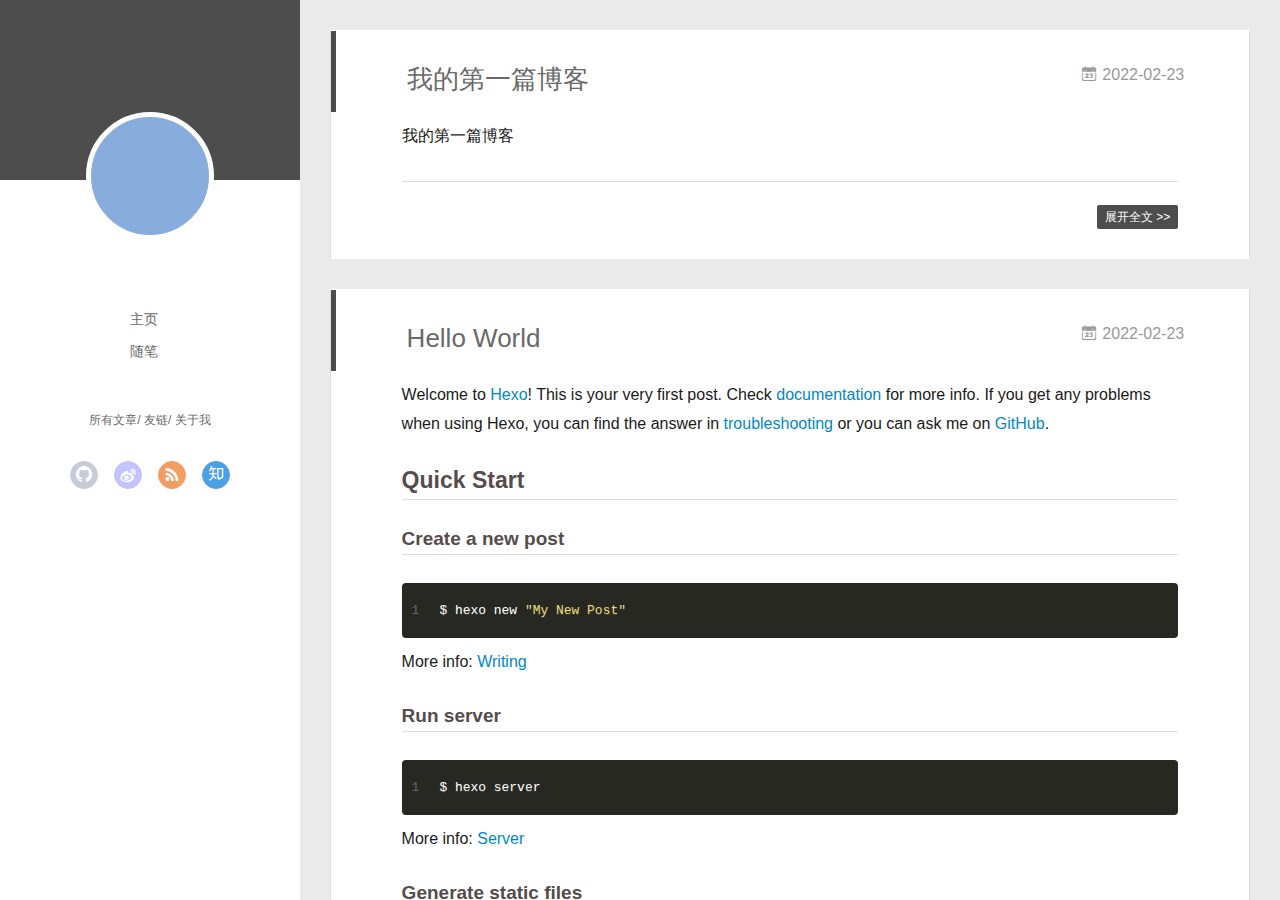
==== commit aa5bb5bc: "Site updated: 2022-02-24 11:03:40" ====
--- a/index.html
+++ b/index.html
@@ -1,25 +1,13 @@
 <!DOCTYPE html>
-<html lang="zh-CN">
+<html>
 <head>
-  <meta charset="UTF-8">
-<meta name="viewport" content="width=device-width, initial-scale=1, maximum-scale=2">
-<meta name="theme-color" content="#222">
-<meta name="generator" content="Hexo 6.0.0">
-  <link rel="apple-touch-icon" sizes="180x180" href="/images/apple-touch-icon-next.png">
-  <link rel="icon" type="image/png" sizes="32x32" href="/images/favicon-32x32-next.png">
-  <link rel="icon" type="image/png" sizes="16x16" href="/images/favicon-16x16-next.png">
-  <link rel="mask-icon" href="/images/logo.svg" color="#222">
-
-<link rel="stylesheet" href="/css/main.css">
-
-
-<link rel="stylesheet" href="/lib/font-awesome/css/all.min.css">
-
-<script id="hexo-configurations">
-    var NexT = window.NexT || {};
-    var CONFIG = {"hostname":"example.com","root":"/","scheme":"Pisces","version":"7.8.0","exturl":false,"sidebar":{"position":"left","display":"post","padding":18,"offset":12,"onmobile":false},"copycode":{"enable":false,"show_result":false,"style":null},"back2top":{"enable":true,"sidebar":false,"scrollpercent":false},"bookmark":{"enable":false,"color":"#222","save":"auto"},"fancybox":false,"mediumzoom":false,"lazyload":false,"pangu":false,"comments":{"style":"tabs","active":null,"storage":true,"lazyload":false,"nav":null},"algolia":{"hits":{"per_page":10},"labels":{"input_placeholder":"Search for Posts","hits_empty":"We didn't find any results for the search: ${query}","hits_stats":"${hits} results found in ${time} ms"}},"localsearch":{"enable":false,"trigger":"auto","top_n_per_article":1,"unescape":false,"preload":false},"motion":{"enable":true,"async":false,"transition":{"post_block":"fadeIn","post_header":"slideDownIn","post_body":"slideDownIn","coll_header":"slideLeftIn","sidebar":"slideUpIn"}}};
-  </script>
-
+  <meta charset="utf-8">
+  
+  <meta name="renderer" content="webkit">
+  <meta http-equiv="X-UA-Compatible" content="IE=edge" >
+  <link rel="dns-prefetch" href="http://example.com">
+  <title>Hexo</title>
+  <meta name="viewport" content="width=device-width, initial-scale=1, maximum-scale=1">
   <meta property="og:type" content="website">
 <meta property="og:title" content="Hexo">
 <meta property="og:url" content="http://example.com/index.html">
@@ -27,222 +15,227 @@
 <meta property="og:locale" content="zh_CN">
 <meta property="article:author" content="John Doe">
 <meta name="twitter:card" content="summary">
-
-<link rel="canonical" href="http://example.com/">
-
-
-<script id="page-configurations">
-  // https://hexo.io/docs/variables.html
-  CONFIG.page = {
-    sidebar: "",
-    isHome : true,
-    isPost : false,
-    lang   : 'zh-CN'
-  };
-</script>
-
-  <title>Hexo</title>
-  
-
-
-
-
-
-
-  <noscript>
-  <style>
-  .use-motion .brand,
-  .use-motion .menu-item,
-  .sidebar-inner,
-  .use-motion .post-block,
-  .use-motion .pagination,
-  .use-motion .comments,
-  .use-motion .post-header,
-  .use-motion .post-body,
-  .use-motion .collection-header { opacity: initial; }
-
-  .use-motion .site-title,
-  .use-motion .site-subtitle {
-    opacity: initial;
-    top: initial;
-  }
-
-  .use-motion .logo-line-before i { left: initial; }
-  .use-motion .logo-line-after i { right: initial; }
+  
+    <link rel="alternative" href="/atom.xml" title="Hexo" type="application/atom+xml">
+  
+  
+    <link rel="icon" href="/favicon.png">
+  
+  <link rel="stylesheet" type="text/css" href="/./main.0cf68a.css">
+  <style type="text/css">
+  
+    #container.show {
+      background: linear-gradient(200deg,#a0cfe4,#e8c37e);
+    }
   </style>
-</noscript>
-
-</head>
-
-<body itemscope itemtype="http://schema.org/WebPage">
-  <div class="container use-motion">
-    <div class="headband"></div>
-
-    <header class="header" itemscope itemtype="http://schema.org/WPHeader">
-      <div class="header-inner"><div class="site-brand-container">
-  <div class="site-nav-toggle">
-    <div class="toggle" aria-label="切换导航栏">
-      <span class="toggle-line toggle-line-first"></span>
-      <span class="toggle-line toggle-line-middle"></span>
-      <span class="toggle-line toggle-line-last"></span>
+  
+
+  
+
+<meta name="generator" content="Hexo 6.0.0"></head>
+
+<body>
+  <div id="container" q-class="show:isCtnShow">
+    <canvas id="anm-canvas" class="anm-canvas"></canvas>
+    <div class="left-col" q-class="show:isShow">
+      
+<div class="overlay" style="background: #4d4d4d"></div>
+<div class="intrude-less">
+	<header id="header" class="inner">
+		<a href="/" class="profilepic">
+			<img src="" class="js-avatar">
+		</a>
+		<hgroup>
+		  <h1 class="header-author"><a href="/"></a></h1>
+		</hgroup>
+		
+
+		<nav class="header-menu">
+			<ul>
+			
+				<li><a href="/">主页</a></li>
+	        
+				<li><a href="/tags/%E9%9A%8F%E7%AC%94/">随笔</a></li>
+	        
+			</ul>
+		</nav>
+		<nav class="header-smart-menu">
+    		
+    			
+    			<a q-on="click: openSlider(e, 'innerArchive')" href="javascript:void(0)">所有文章</a>
+    			
+            
+    			
+    			<a q-on="click: openSlider(e, 'friends')" href="javascript:void(0)">友链</a>
+    			
+            
+    			
+    			<a q-on="click: openSlider(e, 'aboutme')" href="javascript:void(0)">关于我</a>
+    			
+            
+		</nav>
+		<nav class="header-nav">
+			<div class="social">
+				
+					<a class="github" target="_blank" href="#" title="github"><i class="icon-github"></i></a>
+		        
+					<a class="weibo" target="_blank" href="#" title="weibo"><i class="icon-weibo"></i></a>
+		        
+					<a class="rss" target="_blank" href="#" title="rss"><i class="icon-rss"></i></a>
+		        
+					<a class="zhihu" target="_blank" href="#" title="zhihu"><i class="icon-zhihu"></i></a>
+		        
+			</div>
+		</nav>
+	</header>		
+</div>
+
+    </div>
+    <div class="mid-col" q-class="show:isShow,hide:isShow|isFalse">
+      
+<nav id="mobile-nav">
+  	<div class="overlay js-overlay" style="background: #4d4d4d"></div>
+	<div class="btnctn js-mobile-btnctn">
+  		<div class="slider-trigger list" q-on="click: openSlider(e)"><i class="icon icon-sort"></i></div>
+	</div>
+	<div class="intrude-less">
+		<header id="header" class="inner">
+			<div class="profilepic">
+				<img src="" class="js-avatar">
+			</div>
+			<hgroup>
+			  <h1 class="header-author js-header-author"></h1>
+			</hgroup>
+			
+			
+			
+				
+			
+				
+			
+			
+			
+			<nav class="header-nav">
+				<div class="social">
+					
+						<a class="github" target="_blank" href="#" title="github"><i class="icon-github"></i></a>
+			        
+						<a class="weibo" target="_blank" href="#" title="weibo"><i class="icon-weibo"></i></a>
+			        
+						<a class="rss" target="_blank" href="#" title="rss"><i class="icon-rss"></i></a>
+			        
+						<a class="zhihu" target="_blank" href="#" title="zhihu"><i class="icon-zhihu"></i></a>
+			        
+				</div>
+			</nav>
+
+			<nav class="header-menu js-header-menu">
+				<ul style="width: 50%">
+				
+				
+					<li style="width: 50%"><a href="/">主页</a></li>
+		        
+					<li style="width: 50%"><a href="/tags/%E9%9A%8F%E7%AC%94/">随笔</a></li>
+		        
+				</ul>
+			</nav>
+		</header>				
+	</div>
+	<div class="mobile-mask" style="display:none" q-show="isShow"></div>
+</nav>
+
+      <div id="wrapper" class="body-wrap">
+        <div class="menu-l">
+          <div class="canvas-wrap">
+            <canvas data-colors="#eaeaea" data-sectionHeight="100" data-contentId="js-content" id="myCanvas1" class="anm-canvas"></canvas>
+          </div>
+          <div id="js-content" class="content-ll">
+            
+  
+    <article id="post-my-first-blog" class="article article-type-post  article-index" itemscope itemprop="blogPost">
+  <div class="article-inner">
+    
+      <header class="article-header">
+        
+  
+    <h1 itemprop="name">
+      <a class="article-title" href="/2022/02/23/my-first-blog/">我的第一篇博客</a>
+    </h1>
+  
+
+        
+        <a href="/2022/02/23/my-first-blog/" class="archive-article-date">
+  	<time datetime="2022-02-23T09:15:28.000Z" itemprop="datePublished"><i class="icon-calendar icon"></i>2022-02-23</time>
+</a>
+        
+      </header>
+    
+    <div class="article-entry" itemprop="articleBody">
+      
+        <p>我的第一篇博客</p>
+
+      
+
+      
+    </div>
+    <div class="article-info article-info-index">
+      
+      
+      
+
+      
+        <p class="article-more-link">
+          <a class="article-more-a" href="/2022/02/23/my-first-blog/">展开全文 >></a>
+        </p>
+      
+
+      
+      <div class="clearfix"></div>
     </div>
   </div>
-
-  <div class="site-meta">
-
-    <a href="/" class="brand" rel="start">
-      <span class="logo-line-before"><i></i></span>
-      <h1 class="site-title">Hexo</h1>
-      <span class="logo-line-after"><i></i></span>
-    </a>
-  </div>
-
-  <div class="site-nav-right">
-    <div class="toggle popup-trigger">
-    </div>
-  </div>
-</div>
-
-
-
-
-<nav class="site-nav">
-  <ul id="menu" class="main-menu menu">
-        <li class="menu-item menu-item-home">
-
-    <a href="/" rel="section"><i class="fa fa-home fa-fw"></i>首页</a>
-
-  </li>
-        <li class="menu-item menu-item-archives">
-
-    <a href="/archives/" rel="section"><i class="fa fa-archive fa-fw"></i>归档</a>
-
-  </li>
-  </ul>
-</nav>
-
-
-
-
-</div>
-    </header>
-
-    
-  <div class="back-to-top">
-    <i class="fa fa-arrow-up"></i>
-    <span>0%</span>
-  </div>
-
-
-    <main class="main">
-      <div class="main-inner">
-        <div class="content-wrap">
-          
-
-          <div class="content index posts-expand">
-            
-      
-  
-  
-  <article itemscope itemtype="http://schema.org/Article" class="post-block" lang="zh-CN">
-    <link itemprop="mainEntityOfPage" href="http://example.com/2022/02/23/my-first-blog/">
-
-    <span hidden itemprop="author" itemscope itemtype="http://schema.org/Person">
-      <meta itemprop="image" content="/images/avatar.gif">
-      <meta itemprop="name" content="John Doe">
-      <meta itemprop="description" content="">
-    </span>
-
-    <span hidden itemprop="publisher" itemscope itemtype="http://schema.org/Organization">
-      <meta itemprop="name" content="Hexo">
-    </span>
-      <header class="post-header">
-        <h2 class="post-title" itemprop="name headline">
-          
-            <a href="/2022/02/23/my-first-blog/" class="post-title-link" itemprop="url">我的第一篇博客</a>
-        </h2>
-
-        <div class="post-meta">
-            <span class="post-meta-item">
-              <span class="post-meta-item-icon">
-                <i class="far fa-calendar"></i>
-              </span>
-              <span class="post-meta-item-text">发表于</span>
-              
-
-              <time title="创建时间：2022-02-23 17:15:28 / 修改时间：17:17:52" itemprop="dateCreated datePublished" datetime="2022-02-23T17:15:28+08:00">2022-02-23</time>
-            </span>
-
-          
-
-        </div>
+</article>
+
+<aside class="wrap-side-operation">
+    <div class="mod-side-operation">
+        
+        <div class="jump-container" id="js-jump-container" style="display:none;">
+            <a href="javascript:void(0)" class="mod-side-operation__jump-to-top">
+                <i class="icon-font icon-back"></i>
+            </a>
+            <div id="js-jump-plan-container" class="jump-plan-container" style="top: -11px;">
+                <i class="icon-font icon-plane jump-plane"></i>
+            </div>
+        </div>
+        
+        
+    </div>
+</aside>
+
+
+
+
+  
+    <article id="post-hello-world" class="article article-type-post  article-index" itemscope itemprop="blogPost">
+  <div class="article-inner">
+    
+      <header class="article-header">
+        
+  
+    <h1 itemprop="name">
+      <a class="article-title" href="/2022/02/23/hello-world/">Hello World</a>
+    </h1>
+  
+
+        
+        <a href="/2022/02/23/hello-world/" class="archive-article-date">
+  	<time datetime="2022-02-23T09:07:13.348Z" itemprop="datePublished"><i class="icon-calendar icon"></i>2022-02-23</time>
+</a>
+        
       </header>
-
-    
-    
-    
-    <div class="post-body" itemprop="articleBody">
-
-      
-          <p>我的第一篇博客</p>
-
-      
-    </div>
-
-    
-    
-    
-      <footer class="post-footer">
-        <div class="post-eof"></div>
-      </footer>
-  </article>
-  
-  
-  
-
-      
-  
-  
-  <article itemscope itemtype="http://schema.org/Article" class="post-block" lang="zh-CN">
-    <link itemprop="mainEntityOfPage" href="http://example.com/2022/02/23/hello-world/">
-
-    <span hidden itemprop="author" itemscope itemtype="http://schema.org/Person">
-      <meta itemprop="image" content="/images/avatar.gif">
-      <meta itemprop="name" content="John Doe">
-      <meta itemprop="description" content="">
-    </span>
-
-    <span hidden itemprop="publisher" itemscope itemtype="http://schema.org/Organization">
-      <meta itemprop="name" content="Hexo">
-    </span>
-      <header class="post-header">
-        <h2 class="post-title" itemprop="name headline">
-          
-            <a href="/2022/02/23/hello-world/" class="post-title-link" itemprop="url">Hello World</a>
-        </h2>
-
-        <div class="post-meta">
-            <span class="post-meta-item">
-              <span class="post-meta-item-icon">
-                <i class="far fa-calendar"></i>
-              </span>
-              <span class="post-meta-item-text">发表于</span>
-
-              <time title="创建时间：2022-02-23 17:07:13" itemprop="dateCreated datePublished" datetime="2022-02-23T17:07:13+08:00">2022-02-23</time>
-            </span>
-
-          
-
-        </div>
-      </header>
-
-    
-    
-    
-    <div class="post-body" itemprop="articleBody">
-
-      
-          <p>Welcome to <a target="_blank" rel="noopener" href="https://hexo.io/">Hexo</a>! This is your very first post. Check <a target="_blank" rel="noopener" href="https://hexo.io/docs/">documentation</a> for more info. If you get any problems when using Hexo, you can find the answer in <a target="_blank" rel="noopener" href="https://hexo.io/docs/troubleshooting.html">troubleshooting</a> or you can ask me on <a target="_blank" rel="noopener" href="https://github.com/hexojs/hexo/issues">GitHub</a>.</p>
+    
+    <div class="article-entry" itemprop="articleBody">
+      
+        <p>Welcome to <a target="_blank" rel="noopener" href="https://hexo.io/">Hexo</a>! This is your very first post. Check <a target="_blank" rel="noopener" href="https://hexo.io/docs/">documentation</a> for more info. If you get any problems when using Hexo, you can find the answer in <a target="_blank" rel="noopener" href="https://hexo.io/docs/troubleshooting.html">troubleshooting</a> or you can ask me on <a target="_blank" rel="noopener" href="https://github.com/hexojs/hexo/issues">GitHub</a>.</p>
 <h2 id="Quick-Start"><a href="#Quick-Start" class="headerlink" title="Quick Start"></a>Quick Start</h2><h3 id="Create-a-new-post"><a href="#Create-a-new-post" class="headerlink" title="Create a new post"></a>Create a new post</h3><figure class="highlight bash"><table><tr><td class="gutter"><pre><span class="line">1</span><br></pre></td><td class="code"><pre><span class="line">$ hexo new <span class="string">&quot;My New Post&quot;</span></span><br></pre></td></tr></table></figure>
 
 <p>More info: <a target="_blank" rel="noopener" href="https://hexo.io/docs/writing.html">Writing</a></p>
@@ -257,172 +250,292 @@
 <p>More info: <a target="_blank" rel="noopener" href="https://hexo.io/docs/one-command-deployment.html">Deployment</a></p>
 
       
-    </div>
-
-    
-    
-    
-      <footer class="post-footer">
-        <div class="post-eof"></div>
-      </footer>
-  </article>
-  
-  
-  
-
-
-  
-
+
+      
+    </div>
+    <div class="article-info article-info-index">
+      
+      
+      
+
+      
+        <p class="article-more-link">
+          <a class="article-more-a" href="/2022/02/23/hello-world/">展开全文 >></a>
+        </p>
+      
+
+      
+      <div class="clearfix"></div>
+    </div>
+  </div>
+</article>
+
+<aside class="wrap-side-operation">
+    <div class="mod-side-operation">
+        
+        <div class="jump-container" id="js-jump-container" style="display:none;">
+            <a href="javascript:void(0)" class="mod-side-operation__jump-to-top">
+                <i class="icon-font icon-back"></i>
+            </a>
+            <div id="js-jump-plan-container" class="jump-plan-container" style="top: -11px;">
+                <i class="icon-font icon-plane jump-plane"></i>
+            </div>
+        </div>
+        
+        
+    </div>
+</aside>
+
+
+
+
+  
+  
 
 
           </div>
-          
-
-<script>
-  window.addEventListener('tabs:register', () => {
-    let { activeClass } = CONFIG.comments;
-    if (CONFIG.comments.storage) {
-      activeClass = localStorage.getItem('comments_active') || activeClass;
-    }
-    if (activeClass) {
-      let activeTab = document.querySelector(`a[href="#comment-${activeClass}"]`);
-      if (activeTab) {
-        activeTab.click();
-      }
-    }
-  });
-  if (CONFIG.comments.storage) {
-    window.addEventListener('tabs:click', event => {
-      if (!event.target.matches('.tabs-comment .tab-content .tab-pane')) return;
-      let commentClass = event.target.classList[1];
-      localStorage.setItem('comments_active', commentClass);
-    });
-  }
+        </div>
+      </div>
+      <footer id="footer">
+  <div class="outer">
+    <div id="footer-info">
+    	<div class="footer-left">
+    		&copy; 2022 John Doe
+    	</div>
+      	<div class="footer-right">
+      		<a href="http://hexo.io/" target="_blank">Hexo</a>  Theme <a href="https://github.com/litten/hexo-theme-yilia" target="_blank">Yilia</a> by Litten
+      	</div>
+    </div>
+  </div>
+</footer>
+    </div>
+    <script>
+	var yiliaConfig = {
+		mathjax: false,
+		isHome: true,
+		isPost: false,
+		isArchive: false,
+		isTag: false,
+		isCategory: false,
+		open_in_new: false,
+		toc_hide_index: true,
+		root: "/",
+		innerArchive: true,
+		showTags: false
+	}
 </script>
 
-        </div>
-          
-  
-  <div class="toggle sidebar-toggle">
-    <span class="toggle-line toggle-line-first"></span>
-    <span class="toggle-line toggle-line-middle"></span>
-    <span class="toggle-line toggle-line-last"></span>
+<script>!function(t){function n(e){if(r[e])return r[e].exports;var i=r[e]={exports:{},id:e,loaded:!1};return t[e].call(i.exports,i,i.exports,n),i.loaded=!0,i.exports}var r={};n.m=t,n.c=r,n.p="./",n(0)}([function(t,n,r){r(195),t.exports=r(191)},function(t,n,r){var e=r(3),i=r(52),o=r(27),u=r(28),c=r(53),f="prototype",a=function(t,n,r){var s,l,h,v,p=t&a.F,d=t&a.G,y=t&a.S,g=t&a.P,b=t&a.B,m=d?e:y?e[n]||(e[n]={}):(e[n]||{})[f],x=d?i:i[n]||(i[n]={}),w=x[f]||(x[f]={});d&&(r=n);for(s in r)l=!p&&m&&void 0!==m[s],h=(l?m:r)[s],v=b&&l?c(h,e):g&&"function"==typeof h?c(Function.call,h):h,m&&u(m,s,h,t&a.U),x[s]!=h&&o(x,s,v),g&&w[s]!=h&&(w[s]=h)};e.core=i,a.F=1,a.G=2,a.S=4,a.P=8,a.B=16,a.W=32,a.U=64,a.R=128,t.exports=a},function(t,n,r){var e=r(6);t.exports=function(t){if(!e(t))throw TypeError(t+" is not an object!");return t}},function(t,n){var r=t.exports="undefined"!=typeof window&&window.Math==Math?window:"undefined"!=typeof self&&self.Math==Math?self:Function("return this")();"number"==typeof __g&&(__g=r)},function(t,n){t.exports=function(t){try{return!!t()}catch(t){return!0}}},function(t,n){var r=t.exports="undefined"!=typeof window&&window.Math==Math?window:"undefined"!=typeof self&&self.Math==Math?self:Function("return this")();"number"==typeof __g&&(__g=r)},function(t,n){t.exports=function(t){return"object"==typeof t?null!==t:"function"==typeof t}},function(t,n,r){var e=r(126)("wks"),i=r(76),o=r(3).Symbol,u="function"==typeof o;(t.exports=function(t){return e[t]||(e[t]=u&&o[t]||(u?o:i)("Symbol."+t))}).store=e},function(t,n){var r={}.hasOwnProperty;t.exports=function(t,n){return r.call(t,n)}},function(t,n,r){var e=r(94),i=r(33);t.exports=function(t){return e(i(t))}},function(t,n,r){t.exports=!r(4)(function(){return 7!=Object.defineProperty({},"a",{get:function(){return 7}}).a})},function(t,n,r){var e=r(2),i=r(167),o=r(50),u=Object.defineProperty;n.f=r(10)?Object.defineProperty:function(t,n,r){if(e(t),n=o(n,!0),e(r),i)try{return u(t,n,r)}catch(t){}if("get"in r||"set"in r)throw TypeError("Accessors not supported!");return"value"in r&&(t[n]=r.value),t}},function(t,n,r){t.exports=!r(18)(function(){return 7!=Object.defineProperty({},"a",{get:function(){return 7}}).a})},function(t,n,r){var e=r(14),i=r(22);t.exports=r(12)?function(t,n,r){return e.f(t,n,i(1,r))}:function(t,n,r){return t[n]=r,t}},function(t,n,r){var e=r(20),i=r(58),o=r(42),u=Object.defineProperty;n.f=r(12)?Object.defineProperty:function(t,n,r){if(e(t),n=o(n,!0),e(r),i)try{return u(t,n,r)}catch(t){}if("get"in r||"set"in r)throw TypeError("Accessors not supported!");return"value"in r&&(t[n]=r.value),t}},function(t,n,r){var e=r(40)("wks"),i=r(23),o=r(5).Symbol,u="function"==typeof o;(t.exports=function(t){return e[t]||(e[t]=u&&o[t]||(u?o:i)("Symbol."+t))}).store=e},function(t,n,r){var e=r(67),i=Math.min;t.exports=function(t){return t>0?i(e(t),9007199254740991):0}},function(t,n,r){var e=r(46);t.exports=function(t){return Object(e(t))}},function(t,n){t.exports=function(t){try{return!!t()}catch(t){return!0}}},function(t,n,r){var e=r(63),i=r(34);t.exports=Object.keys||function(t){return e(t,i)}},function(t,n,r){var e=r(21);t.exports=function(t){if(!e(t))throw TypeError(t+" is not an object!");return t}},function(t,n){t.exports=function(t){return"object"==typeof t?null!==t:"function"==typeof t}},function(t,n){t.exports=function(t,n){return{enumerable:!(1&t),configurable:!(2&t),writable:!(4&t),value:n}}},function(t,n){var r=0,e=Math.random();t.exports=function(t){return"Symbol(".concat(void 0===t?"":t,")_",(++r+e).toString(36))}},function(t,n){var r={}.hasOwnProperty;t.exports=function(t,n){return r.call(t,n)}},function(t,n){var r=t.exports={version:"2.4.0"};"number"==typeof __e&&(__e=r)},function(t,n){t.exports=function(t){if("function"!=typeof t)throw TypeError(t+" is not a function!");return t}},function(t,n,r){var e=r(11),i=r(66);t.exports=r(10)?function(t,n,r){return e.f(t,n,i(1,r))}:function(t,n,r){return t[n]=r,t}},function(t,n,r){var e=r(3),i=r(27),o=r(24),u=r(76)("src"),c="toString",f=Function[c],a=(""+f).split(c);r(52).inspectSource=function(t){return f.call(t)},(t.exports=function(t,n,r,c){var f="function"==typeof r;f&&(o(r,"name")||i(r,"name",n)),t[n]!==r&&(f&&(o(r,u)||i(r,u,t[n]?""+t[n]:a.join(String(n)))),t===e?t[n]=r:c?t[n]?t[n]=r:i(t,n,r):(delete t[n],i(t,n,r)))})(Function.prototype,c,function(){return"function"==typeof this&&this[u]||f.call(this)})},function(t,n,r){var e=r(1),i=r(4),o=r(46),u=function(t,n,r,e){var i=String(o(t)),u="<"+n;return""!==r&&(u+=" "+r+'="'+String(e).replace(/"/g,"&quot;")+'"'),u+">"+i+"</"+n+">"};t.exports=function(t,n){var r={};r[t]=n(u),e(e.P+e.F*i(function(){var n=""[t]('"');return n!==n.toLowerCase()||n.split('"').length>3}),"String",r)}},function(t,n,r){var e=r(115),i=r(46);t.exports=function(t){return e(i(t))}},function(t,n,r){var e=r(116),i=r(66),o=r(30),u=r(50),c=r(24),f=r(167),a=Object.getOwnPropertyDescriptor;n.f=r(10)?a:function(t,n){if(t=o(t),n=u(n,!0),f)try{return a(t,n)}catch(t){}if(c(t,n))return i(!e.f.call(t,n),t[n])}},function(t,n,r){var e=r(24),i=r(17),o=r(145)("IE_PROTO"),u=Object.prototype;t.exports=Object.getPrototypeOf||function(t){return t=i(t),e(t,o)?t[o]:"function"==typeof t.constructor&&t instanceof t.constructor?t.constructor.prototype:t instanceof Object?u:null}},function(t,n){t.exports=function(t){if(void 0==t)throw TypeError("Can't call method on  "+t);return t}},function(t,n){t.exports="constructor,hasOwnProperty,isPrototypeOf,propertyIsEnumerable,toLocaleString,toString,valueOf".split(",")},function(t,n){t.exports={}},function(t,n){t.exports=!0},function(t,n){n.f={}.propertyIsEnumerable},function(t,n,r){var e=r(14).f,i=r(8),o=r(15)("toStringTag");t.exports=function(t,n,r){t&&!i(t=r?t:t.prototype,o)&&e(t,o,{configurable:!0,value:n})}},function(t,n,r){var e=r(40)("keys"),i=r(23);t.exports=function(t){return e[t]||(e[t]=i(t))}},function(t,n,r){var e=r(5),i="__core-js_shared__",o=e[i]||(e[i]={});t.exports=function(t){return o[t]||(o[t]={})}},function(t,n){var r=Math.ceil,e=Math.floor;t.exports=function(t){return isNaN(t=+t)?0:(t>0?e:r)(t)}},function(t,n,r){var e=r(21);t.exports=function(t,n){if(!e(t))return t;var r,i;if(n&&"function"==typeof(r=t.toString)&&!e(i=r.call(t)))return i;if("function"==typeof(r=t.valueOf)&&!e(i=r.call(t)))return i;if(!n&&"function"==typeof(r=t.toString)&&!e(i=r.call(t)))return i;throw TypeError("Can't convert object to primitive value")}},function(t,n,r){var e=r(5),i=r(25),o=r(36),u=r(44),c=r(14).f;t.exports=function(t){var n=i.Symbol||(i.Symbol=o?{}:e.Symbol||{});"_"==t.charAt(0)||t in n||c(n,t,{value:u.f(t)})}},function(t,n,r){n.f=r(15)},function(t,n){var r={}.toString;t.exports=function(t){return r.call(t).slice(8,-1)}},function(t,n){t.exports=function(t){if(void 0==t)throw TypeError("Can't call method on  "+t);return t}},function(t,n,r){var e=r(4);t.exports=function(t,n){return!!t&&e(function(){n?t.call(null,function(){},1):t.call(null)})}},function(t,n,r){var e=r(53),i=r(115),o=r(17),u=r(16),c=r(203);t.exports=function(t,n){var r=1==t,f=2==t,a=3==t,s=4==t,l=6==t,h=5==t||l,v=n||c;return function(n,c,p){for(var d,y,g=o(n),b=i(g),m=e(c,p,3),x=u(b.length),w=0,S=r?v(n,x):f?v(n,0):void 0;x>w;w++)if((h||w in b)&&(d=b[w],y=m(d,w,g),t))if(r)S[w]=y;else if(y)switch(t){case 3:return!0;case 5:return d;case 6:return w;case 2:S.push(d)}else if(s)return!1;return l?-1:a||s?s:S}}},function(t,n,r){var e=r(1),i=r(52),o=r(4);t.exports=function(t,n){var r=(i.Object||{})[t]||Object[t],u={};u[t]=n(r),e(e.S+e.F*o(function(){r(1)}),"Object",u)}},function(t,n,r){var e=r(6);t.exports=function(t,n){if(!e(t))return t;var r,i;if(n&&"function"==typeof(r=t.toString)&&!e(i=r.call(t)))return i;if("function"==typeof(r=t.valueOf)&&!e(i=r.call(t)))return i;if(!n&&"function"==typeof(r=t.toString)&&!e(i=r.call(t)))return i;throw TypeError("Can't convert object to primitive value")}},function(t,n,r){var e=r(5),i=r(25),o=r(91),u=r(13),c="prototype",f=function(t,n,r){var a,s,l,h=t&f.F,v=t&f.G,p=t&f.S,d=t&f.P,y=t&f.B,g=t&f.W,b=v?i:i[n]||(i[n]={}),m=b[c],x=v?e:p?e[n]:(e[n]||{})[c];v&&(r=n);for(a in r)(s=!h&&x&&void 0!==x[a])&&a in b||(l=s?x[a]:r[a],b[a]=v&&"function"!=typeof x[a]?r[a]:y&&s?o(l,e):g&&x[a]==l?function(t){var n=function(n,r,e){if(this instanceof t){switch(arguments.length){case 0:return new t;case 1:return new t(n);case 2:return new t(n,r)}return new t(n,r,e)}return t.apply(this,arguments)};return n[c]=t[c],n}(l):d&&"function"==typeof l?o(Function.call,l):l,d&&((b.virtual||(b.virtual={}))[a]=l,t&f.R&&m&&!m[a]&&u(m,a,l)))};f.F=1,f.G=2,f.S=4,f.P=8,f.B=16,f.W=32,f.U=64,f.R=128,t.exports=f},function(t,n){var r=t.exports={version:"2.4.0"};"number"==typeof __e&&(__e=r)},function(t,n,r){var e=r(26);t.exports=function(t,n,r){if(e(t),void 0===n)return t;switch(r){case 1:return function(r){return t.call(n,r)};case 2:return function(r,e){return t.call(n,r,e)};case 3:return function(r,e,i){return t.call(n,r,e,i)}}return function(){return t.apply(n,arguments)}}},function(t,n,r){var e=r(183),i=r(1),o=r(126)("metadata"),u=o.store||(o.store=new(r(186))),c=function(t,n,r){var i=u.get(t);if(!i){if(!r)return;u.set(t,i=new e)}var o=i.get(n);if(!o){if(!r)return;i.set(n,o=new e)}return o},f=function(t,n,r){var e=c(n,r,!1);return void 0!==e&&e.has(t)},a=function(t,n,r){var e=c(n,r,!1);return void 0===e?void 0:e.get(t)},s=function(t,n,r,e){c(r,e,!0).set(t,n)},l=function(t,n){var r=c(t,n,!1),e=[];return r&&r.forEach(function(t,n){e.push(n)}),e},h=function(t){return void 0===t||"symbol"==typeof t?t:String(t)},v=function(t){i(i.S,"Reflect",t)};t.exports={store:u,map:c,has:f,get:a,set:s,keys:l,key:h,exp:v}},function(t,n,r){"use strict";if(r(10)){var e=r(69),i=r(3),o=r(4),u=r(1),c=r(127),f=r(152),a=r(53),s=r(68),l=r(66),h=r(27),v=r(73),p=r(67),d=r(16),y=r(75),g=r(50),b=r(24),m=r(180),x=r(114),w=r(6),S=r(17),_=r(137),O=r(70),E=r(32),P=r(71).f,j=r(154),F=r(76),M=r(7),A=r(48),N=r(117),T=r(146),I=r(155),k=r(80),L=r(123),R=r(74),C=r(130),D=r(160),U=r(11),W=r(31),G=U.f,B=W.f,V=i.RangeError,z=i.TypeError,q=i.Uint8Array,K="ArrayBuffer",J="Shared"+K,Y="BYTES_PER_ELEMENT",H="prototype",$=Array[H],X=f.ArrayBuffer,Q=f.DataView,Z=A(0),tt=A(2),nt=A(3),rt=A(4),et=A(5),it=A(6),ot=N(!0),ut=N(!1),ct=I.values,ft=I.keys,at=I.entries,st=$.lastIndexOf,lt=$.reduce,ht=$.reduceRight,vt=$.join,pt=$.sort,dt=$.slice,yt=$.toString,gt=$.toLocaleString,bt=M("iterator"),mt=M("toStringTag"),xt=F("typed_constructor"),wt=F("def_constructor"),St=c.CONSTR,_t=c.TYPED,Ot=c.VIEW,Et="Wrong length!",Pt=A(1,function(t,n){return Tt(T(t,t[wt]),n)}),jt=o(function(){return 1===new q(new Uint16Array([1]).buffer)[0]}),Ft=!!q&&!!q[H].set&&o(function(){new q(1).set({})}),Mt=function(t,n){if(void 0===t)throw z(Et);var r=+t,e=d(t);if(n&&!m(r,e))throw V(Et);return e},At=function(t,n){var r=p(t);if(r<0||r%n)throw V("Wrong offset!");return r},Nt=function(t){if(w(t)&&_t in t)return t;throw z(t+" is not a typed array!")},Tt=function(t,n){if(!(w(t)&&xt in t))throw z("It is not a typed array constructor!");return new t(n)},It=function(t,n){return kt(T(t,t[wt]),n)},kt=function(t,n){for(var r=0,e=n.length,i=Tt(t,e);e>r;)i[r]=n[r++];return i},Lt=function(t,n,r){G(t,n,{get:function(){return this._d[r]}})},Rt=function(t){var n,r,e,i,o,u,c=S(t),f=arguments.length,s=f>1?arguments[1]:void 0,l=void 0!==s,h=j(c);if(void 0!=h&&!_(h)){for(u=h.call(c),e=[],n=0;!(o=u.next()).done;n++)e.push(o.value);c=e}for(l&&f>2&&(s=a(s,arguments[2],2)),n=0,r=d(c.length),i=Tt(this,r);r>n;n++)i[n]=l?s(c[n],n):c[n];return i},Ct=function(){for(var t=0,n=arguments.length,r=Tt(this,n);n>t;)r[t]=arguments[t++];return r},Dt=!!q&&o(function(){gt.call(new q(1))}),Ut=function(){return gt.apply(Dt?dt.call(Nt(this)):Nt(this),arguments)},Wt={copyWithin:function(t,n){return D.call(Nt(this),t,n,arguments.length>2?arguments[2]:void 0)},every:function(t){return rt(Nt(this),t,arguments.length>1?arguments[1]:void 0)},fill:function(t){return C.apply(Nt(this),arguments)},filter:function(t){return It(this,tt(Nt(this),t,arguments.length>1?arguments[1]:void 0))},find:function(t){return et(Nt(this),t,arguments.length>1?arguments[1]:void 0)},findIndex:function(t){return it(Nt(this),t,arguments.length>1?arguments[1]:void 0)},forEach:function(t){Z(Nt(this),t,arguments.length>1?arguments[1]:void 0)},indexOf:function(t){return ut(Nt(this),t,arguments.length>1?arguments[1]:void 0)},includes:function(t){return ot(Nt(this),t,arguments.length>1?arguments[1]:void 0)},join:function(t){return vt.apply(Nt(this),arguments)},lastIndexOf:function(t){return st.apply(Nt(this),arguments)},map:function(t){return Pt(Nt(this),t,arguments.length>1?arguments[1]:void 0)},reduce:function(t){return lt.apply(Nt(this),arguments)},reduceRight:function(t){return ht.apply(Nt(this),arguments)},reverse:function(){for(var t,n=this,r=Nt(n).length,e=Math.floor(r/2),i=0;i<e;)t=n[i],n[i++]=n[--r],n[r]=t;return n},some:function(t){return nt(Nt(this),t,arguments.length>1?arguments[1]:void 0)},sort:function(t){return pt.call(Nt(this),t)},subarray:function(t,n){var r=Nt(this),e=r.length,i=y(t,e);return new(T(r,r[wt]))(r.buffer,r.byteOffset+i*r.BYTES_PER_ELEMENT,d((void 0===n?e:y(n,e))-i))}},Gt=function(t,n){return It(this,dt.call(Nt(this),t,n))},Bt=function(t){Nt(this);var n=At(arguments[1],1),r=this.length,e=S(t),i=d(e.length),o=0;if(i+n>r)throw V(Et);for(;o<i;)this[n+o]=e[o++]},Vt={entries:function(){return at.call(Nt(this))},keys:function(){return ft.call(Nt(this))},values:function(){return ct.call(Nt(this))}},zt=function(t,n){return w(t)&&t[_t]&&"symbol"!=typeof n&&n in t&&String(+n)==String(n)},qt=function(t,n){return zt(t,n=g(n,!0))?l(2,t[n]):B(t,n)},Kt=function(t,n,r){return!(zt(t,n=g(n,!0))&&w(r)&&b(r,"value"))||b(r,"get")||b(r,"set")||r.configurable||b(r,"writable")&&!r.writable||b(r,"enumerable")&&!r.enumerable?G(t,n,r):(t[n]=r.value,t)};St||(W.f=qt,U.f=Kt),u(u.S+u.F*!St,"Object",{getOwnPropertyDescriptor:qt,defineProperty:Kt}),o(function(){yt.call({})})&&(yt=gt=function(){return vt.call(this)});var Jt=v({},Wt);v(Jt,Vt),h(Jt,bt,Vt.values),v(Jt,{slice:Gt,set:Bt,constructor:function(){},toString:yt,toLocaleString:Ut}),Lt(Jt,"buffer","b"),Lt(Jt,"byteOffset","o"),Lt(Jt,"byteLength","l"),Lt(Jt,"length","e"),G(Jt,mt,{get:function(){return this[_t]}}),t.exports=function(t,n,r,f){f=!!f;var a=t+(f?"Clamped":"")+"Array",l="Uint8Array"!=a,v="get"+t,p="set"+t,y=i[a],g=y||{},b=y&&E(y),m=!y||!c.ABV,S={},_=y&&y[H],j=function(t,r){var e=t._d;return e.v[v](r*n+e.o,jt)},F=function(t,r,e){var i=t._d;f&&(e=(e=Math.round(e))<0?0:e>255?255:255&e),i.v[p](r*n+i.o,e,jt)},M=function(t,n){G(t,n,{get:function(){return j(this,n)},set:function(t){return F(this,n,t)},enumerable:!0})};m?(y=r(function(t,r,e,i){s(t,y,a,"_d");var o,u,c,f,l=0,v=0;if(w(r)){if(!(r instanceof X||(f=x(r))==K||f==J))return _t in r?kt(y,r):Rt.call(y,r);o=r,v=At(e,n);var p=r.byteLength;if(void 0===i){if(p%n)throw V(Et);if((u=p-v)<0)throw V(Et)}else if((u=d(i)*n)+v>p)throw V(Et);c=u/n}else c=Mt(r,!0),u=c*n,o=new X(u);for(h(t,"_d",{b:o,o:v,l:u,e:c,v:new Q(o)});l<c;)M(t,l++)}),_=y[H]=O(Jt),h(_,"constructor",y)):L(function(t){new y(null),new y(t)},!0)||(y=r(function(t,r,e,i){s(t,y,a);var o;return w(r)?r instanceof X||(o=x(r))==K||o==J?void 0!==i?new g(r,At(e,n),i):void 0!==e?new g(r,At(e,n)):new g(r):_t in r?kt(y,r):Rt.call(y,r):new g(Mt(r,l))}),Z(b!==Function.prototype?P(g).concat(P(b)):P(g),function(t){t in y||h(y,t,g[t])}),y[H]=_,e||(_.constructor=y));var A=_[bt],N=!!A&&("values"==A.name||void 0==A.name),T=Vt.values;h(y,xt,!0),h(_,_t,a),h(_,Ot,!0),h(_,wt,y),(f?new y(1)[mt]==a:mt in _)||G(_,mt,{get:function(){return a}}),S[a]=y,u(u.G+u.W+u.F*(y!=g),S),u(u.S,a,{BYTES_PER_ELEMENT:n,from:Rt,of:Ct}),Y in _||h(_,Y,n),u(u.P,a,Wt),R(a),u(u.P+u.F*Ft,a,{set:Bt}),u(u.P+u.F*!N,a,Vt),u(u.P+u.F*(_.toString!=yt),a,{toString:yt}),u(u.P+u.F*o(function(){new y(1).slice()}),a,{slice:Gt}),u(u.P+u.F*(o(function(){return[1,2].toLocaleString()!=new y([1,2]).toLocaleString()})||!o(function(){_.toLocaleString.call([1,2])})),a,{toLocaleString:Ut}),k[a]=N?A:T,e||N||h(_,bt,T)}}else t.exports=function(){}},function(t,n){var r={}.toString;t.exports=function(t){return r.call(t).slice(8,-1)}},function(t,n,r){var e=r(21),i=r(5).document,o=e(i)&&e(i.createElement);t.exports=function(t){return o?i.createElement(t):{}}},function(t,n,r){t.exports=!r(12)&&!r(18)(function(){return 7!=Object.defineProperty(r(57)("div"),"a",{get:function(){return 7}}).a})},function(t,n,r){"use strict";var e=r(36),i=r(51),o=r(64),u=r(13),c=r(8),f=r(35),a=r(96),s=r(38),l=r(103),h=r(15)("iterator"),v=!([].keys&&"next"in[].keys()),p="keys",d="values",y=function(){return this};t.exports=function(t,n,r,g,b,m,x){a(r,n,g);var w,S,_,O=function(t){if(!v&&t in F)return F[t];switch(t){case p:case d:return function(){return new r(this,t)}}return function(){return new r(this,t)}},E=n+" Iterator",P=b==d,j=!1,F=t.prototype,M=F[h]||F["@@iterator"]||b&&F[b],A=M||O(b),N=b?P?O("entries"):A:void 0,T="Array"==n?F.entries||M:M;if(T&&(_=l(T.call(new t)))!==Object.prototype&&(s(_,E,!0),e||c(_,h)||u(_,h,y)),P&&M&&M.name!==d&&(j=!0,A=function(){return M.call(this)}),e&&!x||!v&&!j&&F[h]||u(F,h,A),f[n]=A,f[E]=y,b)if(w={values:P?A:O(d),keys:m?A:O(p),entries:N},x)for(S in w)S in F||o(F,S,w[S]);else i(i.P+i.F*(v||j),n,w);return w}},function(t,n,r){var e=r(20),i=r(100),o=r(34),u=r(39)("IE_PROTO"),c=function(){},f="prototype",a=function(){var t,n=r(57)("iframe"),e=o.length;for(n.style.display="none",r(93).appendChild(n),n.src="javascript:",t=n.contentWindow.document,t.open(),t.write("<script>document.F=Object<\/script>"),t.close(),a=t.F;e--;)delete a[f][o[e]];return a()};t.exports=Object.create||function(t,n){var r;return null!==t?(c[f]=e(t),r=new c,c[f]=null,r[u]=t):r=a(),void 0===n?r:i(r,n)}},function(t,n,r){var e=r(63),i=r(34).concat("length","prototype");n.f=Object.getOwnPropertyNames||function(t){return e(t,i)}},function(t,n){n.f=Object.getOwnPropertySymbols},function(t,n,r){var e=r(8),i=r(9),o=r(90)(!1),u=r(39)("IE_PROTO");t.exports=function(t,n){var r,c=i(t),f=0,a=[];for(r in c)r!=u&&e(c,r)&&a.push(r);for(;n.length>f;)e(c,r=n[f++])&&(~o(a,r)||a.push(r));return a}},function(t,n,r){t.exports=r(13)},function(t,n,r){var e=r(76)("meta"),i=r(6),o=r(24),u=r(11).f,c=0,f=Object.isExtensible||function(){return!0},a=!r(4)(function(){return f(Object.preventExtensions({}))}),s=function(t){u(t,e,{value:{i:"O"+ ++c,w:{}}})},l=function(t,n){if(!i(t))return"symbol"==typeof t?t:("string"==typeof t?"S":"P")+t;if(!o(t,e)){if(!f(t))return"F";if(!n)return"E";s(t)}return t[e].i},h=function(t,n){if(!o(t,e)){if(!f(t))return!0;if(!n)return!1;s(t)}return t[e].w},v=function(t){return a&&p.NEED&&f(t)&&!o(t,e)&&s(t),t},p=t.exports={KEY:e,NEED:!1,fastKey:l,getWeak:h,onFreeze:v}},function(t,n){t.exports=function(t,n){return{enumerable:!(1&t),configurable:!(2&t),writable:!(4&t),value:n}}},function(t,n){var r=Math.ceil,e=Math.floor;t.exports=function(t){return isNaN(t=+t)?0:(t>0?e:r)(t)}},function(t,n){t.exports=function(t,n,r,e){if(!(t instanceof n)||void 0!==e&&e in t)throw TypeError(r+": incorrect invocation!");return t}},function(t,n){t.exports=!1},function(t,n,r){var e=r(2),i=r(173),o=r(133),u=r(145)("IE_PROTO"),c=function(){},f="prototype",a=function(){var t,n=r(132)("iframe"),e=o.length;for(n.style.display="none",r(135).appendChild(n),n.src="javascript:",t=n.contentWindow.document,t.open(),t.write("<script>document.F=Object<\/script>"),t.close(),a=t.F;e--;)delete a[f][o[e]];return a()};t.exports=Object.create||function(t,n){var r;return null!==t?(c[f]=e(t),r=new c,c[f]=null,r[u]=t):r=a(),void 0===n?r:i(r,n)}},function(t,n,r){var e=r(175),i=r(133).concat("length","prototype");n.f=Object.getOwnPropertyNames||function(t){return e(t,i)}},function(t,n,r){var e=r(175),i=r(133);t.exports=Object.keys||function(t){return e(t,i)}},function(t,n,r){var e=r(28);t.exports=function(t,n,r){for(var i in n)e(t,i,n[i],r);return t}},function(t,n,r){"use strict";var e=r(3),i=r(11),o=r(10),u=r(7)("species");t.exports=function(t){var n=e[t];o&&n&&!n[u]&&i.f(n,u,{configurable:!0,get:function(){return this}})}},function(t,n,r){var e=r(67),i=Math.max,o=Math.min;t.exports=function(t,n){return t=e(t),t<0?i(t+n,0):o(t,n)}},function(t,n){var r=0,e=Math.random();t.exports=function(t){return"Symbol(".concat(void 0===t?"":t,")_",(++r+e).toString(36))}},function(t,n,r){var e=r(33);t.exports=function(t){return Object(e(t))}},function(t,n,r){var e=r(7)("unscopables"),i=Array.prototype;void 0==i[e]&&r(27)(i,e,{}),t.exports=function(t){i[e][t]=!0}},function(t,n,r){var e=r(53),i=r(169),o=r(137),u=r(2),c=r(16),f=r(154),a={},s={},n=t.exports=function(t,n,r,l,h){var v,p,d,y,g=h?function(){return t}:f(t),b=e(r,l,n?2:1),m=0;if("function"!=typeof g)throw TypeError(t+" is not iterable!");if(o(g)){for(v=c(t.length);v>m;m++)if((y=n?b(u(p=t[m])[0],p[1]):b(t[m]))===a||y===s)return y}else for(d=g.call(t);!(p=d.next()).done;)if((y=i(d,b,p.value,n))===a||y===s)return y};n.BREAK=a,n.RETURN=s},function(t,n){t.exports={}},function(t,n,r){var e=r(11).f,i=r(24),o=r(7)("toStringTag");t.exports=function(t,n,r){t&&!i(t=r?t:t.prototype,o)&&e(t,o,{configurable:!0,value:n})}},function(t,n,r){var e=r(1),i=r(46),o=r(4),u=r(150),c="["+u+"]",f="​+",a=RegExp("^"+c+c+"*"),s=RegExp(c+c+"*$"),l=function(t,n,r){var i={},c=o(function(){return!!u[t]()||f[t]()!=f}),a=i[t]=c?n(h):u[t];r&&(i[r]=a),e(e.P+e.F*c,"String",i)},h=l.trim=function(t,n){return t=String(i(t)),1&n&&(t=t.replace(a,"")),2&n&&(t=t.replace(s,"")),t};t.exports=l},function(t,n,r){t.exports={default:r(86),__esModule:!0}},function(t,n,r){t.exports={default:r(87),__esModule:!0}},function(t,n,r){"use strict";function e(t){return t&&t.__esModule?t:{default:t}}n.__esModule=!0;var i=r(84),o=e(i),u=r(83),c=e(u),f="function"==typeof c.default&&"symbol"==typeof o.default?function(t){return typeof t}:function(t){return t&&"function"==typeof c.default&&t.constructor===c.default&&t!==c.default.prototype?"symbol":typeof t};n.default="function"==typeof c.default&&"symbol"===f(o.default)?function(t){return void 0===t?"undefined":f(t)}:function(t){return t&&"function"==typeof c.default&&t.constructor===c.default&&t!==c.default.prototype?"symbol":void 0===t?"undefined":f(t)}},function(t,n,r){r(110),r(108),r(111),r(112),t.exports=r(25).Symbol},function(t,n,r){r(109),r(113),t.exports=r(44).f("iterator")},function(t,n){t.exports=function(t){if("function"!=typeof t)throw TypeError(t+" is not a function!");return t}},function(t,n){t.exports=function(){}},function(t,n,r){var e=r(9),i=r(106),o=r(105);t.exports=function(t){return function(n,r,u){var c,f=e(n),a=i(f.length),s=o(u,a);if(t&&r!=r){for(;a>s;)if((c=f[s++])!=c)return!0}else for(;a>s;s++)if((t||s in f)&&f[s]===r)return t||s||0;return!t&&-1}}},function(t,n,r){var e=r(88);t.exports=function(t,n,r){if(e(t),void 0===n)return t;switch(r){case 1:return function(r){return t.call(n,r)};case 2:return function(r,e){return t.call(n,r,e)};case 3:return function(r,e,i){return t.call(n,r,e,i)}}return function(){return t.apply(n,arguments)}}},function(t,n,r){var e=r(19),i=r(62),o=r(37);t.exports=function(t){var n=e(t),r=i.f;if(r)for(var u,c=r(t),f=o.f,a=0;c.length>a;)f.call(t,u=c[a++])&&n.push(u);return n}},function(t,n,r){t.exports=r(5).document&&document.documentElement},function(t,n,r){var e=r(56);t.exports=Object("z").propertyIsEnumerable(0)?Object:function(t){return"String"==e(t)?t.split(""):Object(t)}},function(t,n,r){var e=r(56);t.exports=Array.isArray||function(t){return"Array"==e(t)}},function(t,n,r){"use strict";var e=r(60),i=r(22),o=r(38),u={};r(13)(u,r(15)("iterator"),function(){return this}),t.exports=function(t,n,r){t.prototype=e(u,{next:i(1,r)}),o(t,n+" Iterator")}},function(t,n){t.exports=function(t,n){return{value:n,done:!!t}}},function(t,n,r){var e=r(19),i=r(9);t.exports=function(t,n){for(var r,o=i(t),u=e(o),c=u.length,f=0;c>f;)if(o[r=u[f++]]===n)return r}},function(t,n,r){var e=r(23)("meta"),i=r(21),o=r(8),u=r(14).f,c=0,f=Object.isExtensible||function(){return!0},a=!r(18)(function(){return f(Object.preventExtensions({}))}),s=function(t){u(t,e,{value:{i:"O"+ ++c,w:{}}})},l=function(t,n){if(!i(t))return"symbol"==typeof t?t:("string"==typeof t?"S":"P")+t;if(!o(t,e)){if(!f(t))return"F";if(!n)return"E";s(t)}return t[e].i},h=function(t,n){if(!o(t,e)){if(!f(t))return!0;if(!n)return!1;s(t)}return t[e].w},v=function(t){return a&&p.NEED&&f(t)&&!o(t,e)&&s(t),t},p=t.exports={KEY:e,NEED:!1,fastKey:l,getWeak:h,onFreeze:v}},function(t,n,r){var e=r(14),i=r(20),o=r(19);t.exports=r(12)?Object.defineProperties:function(t,n){i(t);for(var r,u=o(n),c=u.length,f=0;c>f;)e.f(t,r=u[f++],n[r]);return t}},function(t,n,r){var e=r(37),i=r(22),o=r(9),u=r(42),c=r(8),f=r(58),a=Object.getOwnPropertyDescriptor;n.f=r(12)?a:function(t,n){if(t=o(t),n=u(n,!0),f)try{return a(t,n)}catch(t){}if(c(t,n))return i(!e.f.call(t,n),t[n])}},function(t,n,r){var e=r(9),i=r(61).f,o={}.toString,u="object"==typeof window&&window&&Object.getOwnPropertyNames?Object.getOwnPropertyNames(window):[],c=function(t){try{return i(t)}catch(t){return u.slice()}};t.exports.f=function(t){return u&&"[object Window]"==o.call(t)?c(t):i(e(t))}},function(t,n,r){var e=r(8),i=r(77),o=r(39)("IE_PROTO"),u=Object.prototype;t.exports=Object.getPrototypeOf||function(t){return t=i(t),e(t,o)?t[o]:"function"==typeof t.constructor&&t instanceof t.constructor?t.constructor.prototype:t instanceof Object?u:null}},function(t,n,r){var e=r(41),i=r(33);t.exports=function(t){return function(n,r){var o,u,c=String(i(n)),f=e(r),a=c.length;return f<0||f>=a?t?"":void 0:(o=c.charCodeAt(f),o<55296||o>56319||f+1===a||(u=c.charCodeAt(f+1))<56320||u>57343?t?c.charAt(f):o:t?c.slice(f,f+2):u-56320+(o-55296<<10)+65536)}}},function(t,n,r){var e=r(41),i=Math.max,o=Math.min;t.exports=function(t,n){return t=e(t),t<0?i(t+n,0):o(t,n)}},function(t,n,r){var e=r(41),i=Math.min;t.exports=function(t){return t>0?i(e(t),9007199254740991):0}},function(t,n,r){"use strict";var e=r(89),i=r(97),o=r(35),u=r(9);t.exports=r(59)(Array,"Array",function(t,n){this._t=u(t),this._i=0,this._k=n},function(){var t=this._t,n=this._k,r=this._i++;return!t||r>=t.length?(this._t=void 0,i(1)):"keys"==n?i(0,r):"values"==n?i(0,t[r]):i(0,[r,t[r]])},"values"),o.Arguments=o.Array,e("keys"),e("values"),e("entries")},function(t,n){},function(t,n,r){"use strict";var e=r(104)(!0);r(59)(String,"String",function(t){this._t=String(t),this._i=0},function(){var t,n=this._t,r=this._i;return r>=n.length?{value:void 0,done:!0}:(t=e(n,r),this._i+=t.length,{value:t,done:!1})})},function(t,n,r){"use strict";var e=r(5),i=r(8),o=r(12),u=r(51),c=r(64),f=r(99).KEY,a=r(18),s=r(40),l=r(38),h=r(23),v=r(15),p=r(44),d=r(43),y=r(98),g=r(92),b=r(95),m=r(20),x=r(9),w=r(42),S=r(22),_=r(60),O=r(102),E=r(101),P=r(14),j=r(19),F=E.f,M=P.f,A=O.f,N=e.Symbol,T=e.JSON,I=T&&T.stringify,k="prototype",L=v("_hidden"),R=v("toPrimitive"),C={}.propertyIsEnumerable,D=s("symbol-registry"),U=s("symbols"),W=s("op-symbols"),G=Object[k],B="function"==typeof N,V=e.QObject,z=!V||!V[k]||!V[k].findChild,q=o&&a(function(){return 7!=_(M({},"a",{get:function(){return M(this,"a",{value:7}).a}})).a})?function(t,n,r){var e=F(G,n);e&&delete G[n],M(t,n,r),e&&t!==G&&M(G,n,e)}:M,K=function(t){var n=U[t]=_(N[k]);return n._k=t,n},J=B&&"symbol"==typeof N.iterator?function(t){return"symbol"==typeof t}:function(t){return t instanceof N},Y=function(t,n,r){return t===G&&Y(W,n,r),m(t),n=w(n,!0),m(r),i(U,n)?(r.enumerable?(i(t,L)&&t[L][n]&&(t[L][n]=!1),r=_(r,{enumerable:S(0,!1)})):(i(t,L)||M(t,L,S(1,{})),t[L][n]=!0),q(t,n,r)):M(t,n,r)},H=function(t,n){m(t);for(var r,e=g(n=x(n)),i=0,o=e.length;o>i;)Y(t,r=e[i++],n[r]);return t},$=function(t,n){return void 0===n?_(t):H(_(t),n)},X=function(t){var n=C.call(this,t=w(t,!0));return!(this===G&&i(U,t)&&!i(W,t))&&(!(n||!i(this,t)||!i(U,t)||i(this,L)&&this[L][t])||n)},Q=function(t,n){if(t=x(t),n=w(n,!0),t!==G||!i(U,n)||i(W,n)){var r=F(t,n);return!r||!i(U,n)||i(t,L)&&t[L][n]||(r.enumerable=!0),r}},Z=function(t){for(var n,r=A(x(t)),e=[],o=0;r.length>o;)i(U,n=r[o++])||n==L||n==f||e.push(n);return e},tt=function(t){for(var n,r=t===G,e=A(r?W:x(t)),o=[],u=0;e.length>u;)!i(U,n=e[u++])||r&&!i(G,n)||o.push(U[n]);return o};B||(N=function(){if(this instanceof N)throw TypeError("Symbol is not a constructor!");var t=h(arguments.length>0?arguments[0]:void 0),n=function(r){this===G&&n.call(W,r),i(this,L)&&i(this[L],t)&&(this[L][t]=!1),q(this,t,S(1,r))};return o&&z&&q(G,t,{configurable:!0,set:n}),K(t)},c(N[k],"toString",function(){return this._k}),E.f=Q,P.f=Y,r(61).f=O.f=Z,r(37).f=X,r(62).f=tt,o&&!r(36)&&c(G,"propertyIsEnumerable",X,!0),p.f=function(t){return K(v(t))}),u(u.G+u.W+u.F*!B,{Symbol:N});for(var nt="hasInstance,isConcatSpreadable,iterator,match,replace,search,species,split,toPrimitive,toStringTag,unscopables".split(","),rt=0;nt.length>rt;)v(nt[rt++]);for(var nt=j(v.store),rt=0;nt.length>rt;)d(nt[rt++]);u(u.S+u.F*!B,"Symbol",{for:function(t){return i(D,t+="")?D[t]:D[t]=N(t)},keyFor:function(t){if(J(t))return y(D,t);throw TypeError(t+" is not a symbol!")},useSetter:function(){z=!0},useSimple:function(){z=!1}}),u(u.S+u.F*!B,"Object",{create:$,defineProperty:Y,defineProperties:H,getOwnPropertyDescriptor:Q,getOwnPropertyNames:Z,getOwnPropertySymbols:tt}),T&&u(u.S+u.F*(!B||a(function(){var t=N();return"[null]"!=I([t])||"{}"!=I({a:t})||"{}"!=I(Object(t))})),"JSON",{stringify:function(t){if(void 0!==t&&!J(t)){for(var n,r,e=[t],i=1;arguments.length>i;)e.push(arguments[i++]);return n=e[1],"function"==typeof n&&(r=n),!r&&b(n)||(n=function(t,n){if(r&&(n=r.call(this,t,n)),!J(n))return n}),e[1]=n,I.apply(T,e)}}}),N[k][R]||r(13)(N[k],R,N[k].valueOf),l(N,"Symbol"),l(Math,"Math",!0),l(e.JSON,"JSON",!0)},function(t,n,r){r(43)("asyncIterator")},function(t,n,r){r(43)("observable")},function(t,n,r){r(107);for(var e=r(5),i=r(13),o=r(35),u=r(15)("toStringTag"),c=["NodeList","DOMTokenList","MediaList","StyleSheetList","CSSRuleList"],f=0;f<5;f++){var a=c[f],s=e[a],l=s&&s.prototype;l&&!l[u]&&i(l,u,a),o[a]=o.Array}},function(t,n,r){var e=r(45),i=r(7)("toStringTag"),o="Arguments"==e(function(){return arguments}()),u=function(t,n){try{return t[n]}catch(t){}};t.exports=function(t){var n,r,c;return void 0===t?"Undefined":null===t?"Null":"string"==typeof(r=u(n=Object(t),i))?r:o?e(n):"Object"==(c=e(n))&&"function"==typeof n.callee?"Arguments":c}},function(t,n,r){var e=r(45);t.exports=Object("z").propertyIsEnumerable(0)?Object:function(t){return"String"==e(t)?t.split(""):Object(t)}},function(t,n){n.f={}.propertyIsEnumerable},function(t,n,r){var e=r(30),i=r(16),o=r(75);t.exports=function(t){return function(n,r,u){var c,f=e(n),a=i(f.length),s=o(u,a);if(t&&r!=r){for(;a>s;)if((c=f[s++])!=c)return!0}else for(;a>s;s++)if((t||s in f)&&f[s]===r)return t||s||0;return!t&&-1}}},function(t,n,r){"use strict";var e=r(3),i=r(1),o=r(28),u=r(73),c=r(65),f=r(79),a=r(68),s=r(6),l=r(4),h=r(123),v=r(81),p=r(136);t.exports=function(t,n,r,d,y,g){var b=e[t],m=b,x=y?"set":"add",w=m&&m.prototype,S={},_=function(t){var n=w[t];o(w,t,"delete"==t?function(t){return!(g&&!s(t))&&n.call(this,0===t?0:t)}:"has"==t?function(t){return!(g&&!s(t))&&n.call(this,0===t?0:t)}:"get"==t?function(t){return g&&!s(t)?void 0:n.call(this,0===t?0:t)}:"add"==t?function(t){return n.call(this,0===t?0:t),this}:function(t,r){return n.call(this,0===t?0:t,r),this})};if("function"==typeof m&&(g||w.forEach&&!l(function(){(new m).entries().next()}))){var O=new m,E=O[x](g?{}:-0,1)!=O,P=l(function(){O.has(1)}),j=h(function(t){new m(t)}),F=!g&&l(function(){for(var t=new m,n=5;n--;)t[x](n,n);return!t.has(-0)});j||(m=n(function(n,r){a(n,m,t);var e=p(new b,n,m);return void 0!=r&&f(r,y,e[x],e),e}),m.prototype=w,w.constructor=m),(P||F)&&(_("delete"),_("has"),y&&_("get")),(F||E)&&_(x),g&&w.clear&&delete w.clear}else m=d.getConstructor(n,t,y,x),u(m.prototype,r),c.NEED=!0;return v(m,t),S[t]=m,i(i.G+i.W+i.F*(m!=b),S),g||d.setStrong(m,t,y),m}},function(t,n,r){"use strict";var e=r(27),i=r(28),o=r(4),u=r(46),c=r(7);t.exports=function(t,n,r){var f=c(t),a=r(u,f,""[t]),s=a[0],l=a[1];o(function(){var n={};return n[f]=function(){return 7},7!=""[t](n)})&&(i(String.prototype,t,s),e(RegExp.prototype,f,2==n?function(t,n){return l.call(t,this,n)}:function(t){return l.call(t,this)}))}
+},function(t,n,r){"use strict";var e=r(2);t.exports=function(){var t=e(this),n="";return t.global&&(n+="g"),t.ignoreCase&&(n+="i"),t.multiline&&(n+="m"),t.unicode&&(n+="u"),t.sticky&&(n+="y"),n}},function(t,n){t.exports=function(t,n,r){var e=void 0===r;switch(n.length){case 0:return e?t():t.call(r);case 1:return e?t(n[0]):t.call(r,n[0]);case 2:return e?t(n[0],n[1]):t.call(r,n[0],n[1]);case 3:return e?t(n[0],n[1],n[2]):t.call(r,n[0],n[1],n[2]);case 4:return e?t(n[0],n[1],n[2],n[3]):t.call(r,n[0],n[1],n[2],n[3])}return t.apply(r,n)}},function(t,n,r){var e=r(6),i=r(45),o=r(7)("match");t.exports=function(t){var n;return e(t)&&(void 0!==(n=t[o])?!!n:"RegExp"==i(t))}},function(t,n,r){var e=r(7)("iterator"),i=!1;try{var o=[7][e]();o.return=function(){i=!0},Array.from(o,function(){throw 2})}catch(t){}t.exports=function(t,n){if(!n&&!i)return!1;var r=!1;try{var o=[7],u=o[e]();u.next=function(){return{done:r=!0}},o[e]=function(){return u},t(o)}catch(t){}return r}},function(t,n,r){t.exports=r(69)||!r(4)(function(){var t=Math.random();__defineSetter__.call(null,t,function(){}),delete r(3)[t]})},function(t,n){n.f=Object.getOwnPropertySymbols},function(t,n,r){var e=r(3),i="__core-js_shared__",o=e[i]||(e[i]={});t.exports=function(t){return o[t]||(o[t]={})}},function(t,n,r){for(var e,i=r(3),o=r(27),u=r(76),c=u("typed_array"),f=u("view"),a=!(!i.ArrayBuffer||!i.DataView),s=a,l=0,h="Int8Array,Uint8Array,Uint8ClampedArray,Int16Array,Uint16Array,Int32Array,Uint32Array,Float32Array,Float64Array".split(",");l<9;)(e=i[h[l++]])?(o(e.prototype,c,!0),o(e.prototype,f,!0)):s=!1;t.exports={ABV:a,CONSTR:s,TYPED:c,VIEW:f}},function(t,n){"use strict";var r={versions:function(){var t=window.navigator.userAgent;return{trident:t.indexOf("Trident")>-1,presto:t.indexOf("Presto")>-1,webKit:t.indexOf("AppleWebKit")>-1,gecko:t.indexOf("Gecko")>-1&&-1==t.indexOf("KHTML"),mobile:!!t.match(/AppleWebKit.*Mobile.*/),ios:!!t.match(/\(i[^;]+;( U;)? CPU.+Mac OS X/),android:t.indexOf("Android")>-1||t.indexOf("Linux")>-1,iPhone:t.indexOf("iPhone")>-1||t.indexOf("Mac")>-1,iPad:t.indexOf("iPad")>-1,webApp:-1==t.indexOf("Safari"),weixin:-1==t.indexOf("MicroMessenger")}}()};t.exports=r},function(t,n,r){"use strict";var e=r(85),i=function(t){return t&&t.__esModule?t:{default:t}}(e),o=function(){function t(t,n,e){return n||e?String.fromCharCode(n||e):r[t]||t}function n(t){return e[t]}var r={"&quot;":'"',"&lt;":"<","&gt;":">","&amp;":"&","&nbsp;":" "},e={};for(var u in r)e[r[u]]=u;return r["&apos;"]="'",e["'"]="&#39;",{encode:function(t){return t?(""+t).replace(/['<> "&]/g,n).replace(/\r?\n/g,"<br/>").replace(/\s/g,"&nbsp;"):""},decode:function(n){return n?(""+n).replace(/<br\s*\/?>/gi,"\n").replace(/&quot;|&lt;|&gt;|&amp;|&nbsp;|&apos;|&#(\d+);|&#(\d+)/g,t).replace(/\u00a0/g," "):""},encodeBase16:function(t){if(!t)return t;t+="";for(var n=[],r=0,e=t.length;e>r;r++)n.push(t.charCodeAt(r).toString(16).toUpperCase());return n.join("")},encodeBase16forJSON:function(t){if(!t)return t;t=t.replace(/[\u4E00-\u9FBF]/gi,function(t){return escape(t).replace("%u","\\u")});for(var n=[],r=0,e=t.length;e>r;r++)n.push(t.charCodeAt(r).toString(16).toUpperCase());return n.join("")},decodeBase16:function(t){if(!t)return t;t+="";for(var n=[],r=0,e=t.length;e>r;r+=2)n.push(String.fromCharCode("0x"+t.slice(r,r+2)));return n.join("")},encodeObject:function(t){if(t instanceof Array)for(var n=0,r=t.length;r>n;n++)t[n]=o.encodeObject(t[n]);else if("object"==(void 0===t?"undefined":(0,i.default)(t)))for(var e in t)t[e]=o.encodeObject(t[e]);else if("string"==typeof t)return o.encode(t);return t},loadScript:function(t){var n=document.createElement("script");document.getElementsByTagName("body")[0].appendChild(n),n.setAttribute("src",t)},addLoadEvent:function(t){var n=window.onload;"function"!=typeof window.onload?window.onload=t:window.onload=function(){n(),t()}}}}();t.exports=o},function(t,n,r){"use strict";var e=r(17),i=r(75),o=r(16);t.exports=function(t){for(var n=e(this),r=o(n.length),u=arguments.length,c=i(u>1?arguments[1]:void 0,r),f=u>2?arguments[2]:void 0,a=void 0===f?r:i(f,r);a>c;)n[c++]=t;return n}},function(t,n,r){"use strict";var e=r(11),i=r(66);t.exports=function(t,n,r){n in t?e.f(t,n,i(0,r)):t[n]=r}},function(t,n,r){var e=r(6),i=r(3).document,o=e(i)&&e(i.createElement);t.exports=function(t){return o?i.createElement(t):{}}},function(t,n){t.exports="constructor,hasOwnProperty,isPrototypeOf,propertyIsEnumerable,toLocaleString,toString,valueOf".split(",")},function(t,n,r){var e=r(7)("match");t.exports=function(t){var n=/./;try{"/./"[t](n)}catch(r){try{return n[e]=!1,!"/./"[t](n)}catch(t){}}return!0}},function(t,n,r){t.exports=r(3).document&&document.documentElement},function(t,n,r){var e=r(6),i=r(144).set;t.exports=function(t,n,r){var o,u=n.constructor;return u!==r&&"function"==typeof u&&(o=u.prototype)!==r.prototype&&e(o)&&i&&i(t,o),t}},function(t,n,r){var e=r(80),i=r(7)("iterator"),o=Array.prototype;t.exports=function(t){return void 0!==t&&(e.Array===t||o[i]===t)}},function(t,n,r){var e=r(45);t.exports=Array.isArray||function(t){return"Array"==e(t)}},function(t,n,r){"use strict";var e=r(70),i=r(66),o=r(81),u={};r(27)(u,r(7)("iterator"),function(){return this}),t.exports=function(t,n,r){t.prototype=e(u,{next:i(1,r)}),o(t,n+" Iterator")}},function(t,n,r){"use strict";var e=r(69),i=r(1),o=r(28),u=r(27),c=r(24),f=r(80),a=r(139),s=r(81),l=r(32),h=r(7)("iterator"),v=!([].keys&&"next"in[].keys()),p="keys",d="values",y=function(){return this};t.exports=function(t,n,r,g,b,m,x){a(r,n,g);var w,S,_,O=function(t){if(!v&&t in F)return F[t];switch(t){case p:case d:return function(){return new r(this,t)}}return function(){return new r(this,t)}},E=n+" Iterator",P=b==d,j=!1,F=t.prototype,M=F[h]||F["@@iterator"]||b&&F[b],A=M||O(b),N=b?P?O("entries"):A:void 0,T="Array"==n?F.entries||M:M;if(T&&(_=l(T.call(new t)))!==Object.prototype&&(s(_,E,!0),e||c(_,h)||u(_,h,y)),P&&M&&M.name!==d&&(j=!0,A=function(){return M.call(this)}),e&&!x||!v&&!j&&F[h]||u(F,h,A),f[n]=A,f[E]=y,b)if(w={values:P?A:O(d),keys:m?A:O(p),entries:N},x)for(S in w)S in F||o(F,S,w[S]);else i(i.P+i.F*(v||j),n,w);return w}},function(t,n){var r=Math.expm1;t.exports=!r||r(10)>22025.465794806718||r(10)<22025.465794806718||-2e-17!=r(-2e-17)?function(t){return 0==(t=+t)?t:t>-1e-6&&t<1e-6?t+t*t/2:Math.exp(t)-1}:r},function(t,n){t.exports=Math.sign||function(t){return 0==(t=+t)||t!=t?t:t<0?-1:1}},function(t,n,r){var e=r(3),i=r(151).set,o=e.MutationObserver||e.WebKitMutationObserver,u=e.process,c=e.Promise,f="process"==r(45)(u);t.exports=function(){var t,n,r,a=function(){var e,i;for(f&&(e=u.domain)&&e.exit();t;){i=t.fn,t=t.next;try{i()}catch(e){throw t?r():n=void 0,e}}n=void 0,e&&e.enter()};if(f)r=function(){u.nextTick(a)};else if(o){var s=!0,l=document.createTextNode("");new o(a).observe(l,{characterData:!0}),r=function(){l.data=s=!s}}else if(c&&c.resolve){var h=c.resolve();r=function(){h.then(a)}}else r=function(){i.call(e,a)};return function(e){var i={fn:e,next:void 0};n&&(n.next=i),t||(t=i,r()),n=i}}},function(t,n,r){var e=r(6),i=r(2),o=function(t,n){if(i(t),!e(n)&&null!==n)throw TypeError(n+": can't set as prototype!")};t.exports={set:Object.setPrototypeOf||("__proto__"in{}?function(t,n,e){try{e=r(53)(Function.call,r(31).f(Object.prototype,"__proto__").set,2),e(t,[]),n=!(t instanceof Array)}catch(t){n=!0}return function(t,r){return o(t,r),n?t.__proto__=r:e(t,r),t}}({},!1):void 0),check:o}},function(t,n,r){var e=r(126)("keys"),i=r(76);t.exports=function(t){return e[t]||(e[t]=i(t))}},function(t,n,r){var e=r(2),i=r(26),o=r(7)("species");t.exports=function(t,n){var r,u=e(t).constructor;return void 0===u||void 0==(r=e(u)[o])?n:i(r)}},function(t,n,r){var e=r(67),i=r(46);t.exports=function(t){return function(n,r){var o,u,c=String(i(n)),f=e(r),a=c.length;return f<0||f>=a?t?"":void 0:(o=c.charCodeAt(f),o<55296||o>56319||f+1===a||(u=c.charCodeAt(f+1))<56320||u>57343?t?c.charAt(f):o:t?c.slice(f,f+2):u-56320+(o-55296<<10)+65536)}}},function(t,n,r){var e=r(122),i=r(46);t.exports=function(t,n,r){if(e(n))throw TypeError("String#"+r+" doesn't accept regex!");return String(i(t))}},function(t,n,r){"use strict";var e=r(67),i=r(46);t.exports=function(t){var n=String(i(this)),r="",o=e(t);if(o<0||o==1/0)throw RangeError("Count can't be negative");for(;o>0;(o>>>=1)&&(n+=n))1&o&&(r+=n);return r}},function(t,n){t.exports="\t\n\v\f\r   ᠎             　\u2028\u2029\ufeff"},function(t,n,r){var e,i,o,u=r(53),c=r(121),f=r(135),a=r(132),s=r(3),l=s.process,h=s.setImmediate,v=s.clearImmediate,p=s.MessageChannel,d=0,y={},g="onreadystatechange",b=function(){var t=+this;if(y.hasOwnProperty(t)){var n=y[t];delete y[t],n()}},m=function(t){b.call(t.data)};h&&v||(h=function(t){for(var n=[],r=1;arguments.length>r;)n.push(arguments[r++]);return y[++d]=function(){c("function"==typeof t?t:Function(t),n)},e(d),d},v=function(t){delete y[t]},"process"==r(45)(l)?e=function(t){l.nextTick(u(b,t,1))}:p?(i=new p,o=i.port2,i.port1.onmessage=m,e=u(o.postMessage,o,1)):s.addEventListener&&"function"==typeof postMessage&&!s.importScripts?(e=function(t){s.postMessage(t+"","*")},s.addEventListener("message",m,!1)):e=g in a("script")?function(t){f.appendChild(a("script"))[g]=function(){f.removeChild(this),b.call(t)}}:function(t){setTimeout(u(b,t,1),0)}),t.exports={set:h,clear:v}},function(t,n,r){"use strict";var e=r(3),i=r(10),o=r(69),u=r(127),c=r(27),f=r(73),a=r(4),s=r(68),l=r(67),h=r(16),v=r(71).f,p=r(11).f,d=r(130),y=r(81),g="ArrayBuffer",b="DataView",m="prototype",x="Wrong length!",w="Wrong index!",S=e[g],_=e[b],O=e.Math,E=e.RangeError,P=e.Infinity,j=S,F=O.abs,M=O.pow,A=O.floor,N=O.log,T=O.LN2,I="buffer",k="byteLength",L="byteOffset",R=i?"_b":I,C=i?"_l":k,D=i?"_o":L,U=function(t,n,r){var e,i,o,u=Array(r),c=8*r-n-1,f=(1<<c)-1,a=f>>1,s=23===n?M(2,-24)-M(2,-77):0,l=0,h=t<0||0===t&&1/t<0?1:0;for(t=F(t),t!=t||t===P?(i=t!=t?1:0,e=f):(e=A(N(t)/T),t*(o=M(2,-e))<1&&(e--,o*=2),t+=e+a>=1?s/o:s*M(2,1-a),t*o>=2&&(e++,o/=2),e+a>=f?(i=0,e=f):e+a>=1?(i=(t*o-1)*M(2,n),e+=a):(i=t*M(2,a-1)*M(2,n),e=0));n>=8;u[l++]=255&i,i/=256,n-=8);for(e=e<<n|i,c+=n;c>0;u[l++]=255&e,e/=256,c-=8);return u[--l]|=128*h,u},W=function(t,n,r){var e,i=8*r-n-1,o=(1<<i)-1,u=o>>1,c=i-7,f=r-1,a=t[f--],s=127&a;for(a>>=7;c>0;s=256*s+t[f],f--,c-=8);for(e=s&(1<<-c)-1,s>>=-c,c+=n;c>0;e=256*e+t[f],f--,c-=8);if(0===s)s=1-u;else{if(s===o)return e?NaN:a?-P:P;e+=M(2,n),s-=u}return(a?-1:1)*e*M(2,s-n)},G=function(t){return t[3]<<24|t[2]<<16|t[1]<<8|t[0]},B=function(t){return[255&t]},V=function(t){return[255&t,t>>8&255]},z=function(t){return[255&t,t>>8&255,t>>16&255,t>>24&255]},q=function(t){return U(t,52,8)},K=function(t){return U(t,23,4)},J=function(t,n,r){p(t[m],n,{get:function(){return this[r]}})},Y=function(t,n,r,e){var i=+r,o=l(i);if(i!=o||o<0||o+n>t[C])throw E(w);var u=t[R]._b,c=o+t[D],f=u.slice(c,c+n);return e?f:f.reverse()},H=function(t,n,r,e,i,o){var u=+r,c=l(u);if(u!=c||c<0||c+n>t[C])throw E(w);for(var f=t[R]._b,a=c+t[D],s=e(+i),h=0;h<n;h++)f[a+h]=s[o?h:n-h-1]},$=function(t,n){s(t,S,g);var r=+n,e=h(r);if(r!=e)throw E(x);return e};if(u.ABV){if(!a(function(){new S})||!a(function(){new S(.5)})){S=function(t){return new j($(this,t))};for(var X,Q=S[m]=j[m],Z=v(j),tt=0;Z.length>tt;)(X=Z[tt++])in S||c(S,X,j[X]);o||(Q.constructor=S)}var nt=new _(new S(2)),rt=_[m].setInt8;nt.setInt8(0,2147483648),nt.setInt8(1,2147483649),!nt.getInt8(0)&&nt.getInt8(1)||f(_[m],{setInt8:function(t,n){rt.call(this,t,n<<24>>24)},setUint8:function(t,n){rt.call(this,t,n<<24>>24)}},!0)}else S=function(t){var n=$(this,t);this._b=d.call(Array(n),0),this[C]=n},_=function(t,n,r){s(this,_,b),s(t,S,b);var e=t[C],i=l(n);if(i<0||i>e)throw E("Wrong offset!");if(r=void 0===r?e-i:h(r),i+r>e)throw E(x);this[R]=t,this[D]=i,this[C]=r},i&&(J(S,k,"_l"),J(_,I,"_b"),J(_,k,"_l"),J(_,L,"_o")),f(_[m],{getInt8:function(t){return Y(this,1,t)[0]<<24>>24},getUint8:function(t){return Y(this,1,t)[0]},getInt16:function(t){var n=Y(this,2,t,arguments[1]);return(n[1]<<8|n[0])<<16>>16},getUint16:function(t){var n=Y(this,2,t,arguments[1]);return n[1]<<8|n[0]},getInt32:function(t){return G(Y(this,4,t,arguments[1]))},getUint32:function(t){return G(Y(this,4,t,arguments[1]))>>>0},getFloat32:function(t){return W(Y(this,4,t,arguments[1]),23,4)},getFloat64:function(t){return W(Y(this,8,t,arguments[1]),52,8)},setInt8:function(t,n){H(this,1,t,B,n)},setUint8:function(t,n){H(this,1,t,B,n)},setInt16:function(t,n){H(this,2,t,V,n,arguments[2])},setUint16:function(t,n){H(this,2,t,V,n,arguments[2])},setInt32:function(t,n){H(this,4,t,z,n,arguments[2])},setUint32:function(t,n){H(this,4,t,z,n,arguments[2])},setFloat32:function(t,n){H(this,4,t,K,n,arguments[2])},setFloat64:function(t,n){H(this,8,t,q,n,arguments[2])}});y(S,g),y(_,b),c(_[m],u.VIEW,!0),n[g]=S,n[b]=_},function(t,n,r){var e=r(3),i=r(52),o=r(69),u=r(182),c=r(11).f;t.exports=function(t){var n=i.Symbol||(i.Symbol=o?{}:e.Symbol||{});"_"==t.charAt(0)||t in n||c(n,t,{value:u.f(t)})}},function(t,n,r){var e=r(114),i=r(7)("iterator"),o=r(80);t.exports=r(52).getIteratorMethod=function(t){if(void 0!=t)return t[i]||t["@@iterator"]||o[e(t)]}},function(t,n,r){"use strict";var e=r(78),i=r(170),o=r(80),u=r(30);t.exports=r(140)(Array,"Array",function(t,n){this._t=u(t),this._i=0,this._k=n},function(){var t=this._t,n=this._k,r=this._i++;return!t||r>=t.length?(this._t=void 0,i(1)):"keys"==n?i(0,r):"values"==n?i(0,t[r]):i(0,[r,t[r]])},"values"),o.Arguments=o.Array,e("keys"),e("values"),e("entries")},function(t,n){function r(t,n){t.classList?t.classList.add(n):t.className+=" "+n}t.exports=r},function(t,n){function r(t,n){if(t.classList)t.classList.remove(n);else{var r=new RegExp("(^|\\b)"+n.split(" ").join("|")+"(\\b|$)","gi");t.className=t.className.replace(r," ")}}t.exports=r},function(t,n){function r(){throw new Error("setTimeout has not been defined")}function e(){throw new Error("clearTimeout has not been defined")}function i(t){if(s===setTimeout)return setTimeout(t,0);if((s===r||!s)&&setTimeout)return s=setTimeout,setTimeout(t,0);try{return s(t,0)}catch(n){try{return s.call(null,t,0)}catch(n){return s.call(this,t,0)}}}function o(t){if(l===clearTimeout)return clearTimeout(t);if((l===e||!l)&&clearTimeout)return l=clearTimeout,clearTimeout(t);try{return l(t)}catch(n){try{return l.call(null,t)}catch(n){return l.call(this,t)}}}function u(){d&&v&&(d=!1,v.length?p=v.concat(p):y=-1,p.length&&c())}function c(){if(!d){var t=i(u);d=!0;for(var n=p.length;n;){for(v=p,p=[];++y<n;)v&&v[y].run();y=-1,n=p.length}v=null,d=!1,o(t)}}function f(t,n){this.fun=t,this.array=n}function a(){}var s,l,h=t.exports={};!function(){try{s="function"==typeof setTimeout?setTimeout:r}catch(t){s=r}try{l="function"==typeof clearTimeout?clearTimeout:e}catch(t){l=e}}();var v,p=[],d=!1,y=-1;h.nextTick=function(t){var n=new Array(arguments.length-1);if(arguments.length>1)for(var r=1;r<arguments.length;r++)n[r-1]=arguments[r];p.push(new f(t,n)),1!==p.length||d||i(c)},f.prototype.run=function(){this.fun.apply(null,this.array)},h.title="browser",h.browser=!0,h.env={},h.argv=[],h.version="",h.versions={},h.on=a,h.addListener=a,h.once=a,h.off=a,h.removeListener=a,h.removeAllListeners=a,h.emit=a,h.prependListener=a,h.prependOnceListener=a,h.listeners=function(t){return[]},h.binding=function(t){throw new Error("process.binding is not supported")},h.cwd=function(){return"/"},h.chdir=function(t){throw new Error("process.chdir is not supported")},h.umask=function(){return 0}},function(t,n,r){var e=r(45);t.exports=function(t,n){if("number"!=typeof t&&"Number"!=e(t))throw TypeError(n);return+t}},function(t,n,r){"use strict";var e=r(17),i=r(75),o=r(16);t.exports=[].copyWithin||function(t,n){var r=e(this),u=o(r.length),c=i(t,u),f=i(n,u),a=arguments.length>2?arguments[2]:void 0,s=Math.min((void 0===a?u:i(a,u))-f,u-c),l=1;for(f<c&&c<f+s&&(l=-1,f+=s-1,c+=s-1);s-- >0;)f in r?r[c]=r[f]:delete r[c],c+=l,f+=l;return r}},function(t,n,r){var e=r(79);t.exports=function(t,n){var r=[];return e(t,!1,r.push,r,n),r}},function(t,n,r){var e=r(26),i=r(17),o=r(115),u=r(16);t.exports=function(t,n,r,c,f){e(n);var a=i(t),s=o(a),l=u(a.length),h=f?l-1:0,v=f?-1:1;if(r<2)for(;;){if(h in s){c=s[h],h+=v;break}if(h+=v,f?h<0:l<=h)throw TypeError("Reduce of empty array with no initial value")}for(;f?h>=0:l>h;h+=v)h in s&&(c=n(c,s[h],h,a));return c}},function(t,n,r){"use strict";var e=r(26),i=r(6),o=r(121),u=[].slice,c={},f=function(t,n,r){if(!(n in c)){for(var e=[],i=0;i<n;i++)e[i]="a["+i+"]";c[n]=Function("F,a","return new F("+e.join(",")+")")}return c[n](t,r)};t.exports=Function.bind||function(t){var n=e(this),r=u.call(arguments,1),c=function(){var e=r.concat(u.call(arguments));return this instanceof c?f(n,e.length,e):o(n,e,t)};return i(n.prototype)&&(c.prototype=n.prototype),c}},function(t,n,r){"use strict";var e=r(11).f,i=r(70),o=r(73),u=r(53),c=r(68),f=r(46),a=r(79),s=r(140),l=r(170),h=r(74),v=r(10),p=r(65).fastKey,d=v?"_s":"size",y=function(t,n){var r,e=p(n);if("F"!==e)return t._i[e];for(r=t._f;r;r=r.n)if(r.k==n)return r};t.exports={getConstructor:function(t,n,r,s){var l=t(function(t,e){c(t,l,n,"_i"),t._i=i(null),t._f=void 0,t._l=void 0,t[d]=0,void 0!=e&&a(e,r,t[s],t)});return o(l.prototype,{clear:function(){for(var t=this,n=t._i,r=t._f;r;r=r.n)r.r=!0,r.p&&(r.p=r.p.n=void 0),delete n[r.i];t._f=t._l=void 0,t[d]=0},delete:function(t){var n=this,r=y(n,t);if(r){var e=r.n,i=r.p;delete n._i[r.i],r.r=!0,i&&(i.n=e),e&&(e.p=i),n._f==r&&(n._f=e),n._l==r&&(n._l=i),n[d]--}return!!r},forEach:function(t){c(this,l,"forEach");for(var n,r=u(t,arguments.length>1?arguments[1]:void 0,3);n=n?n.n:this._f;)for(r(n.v,n.k,this);n&&n.r;)n=n.p},has:function(t){return!!y(this,t)}}),v&&e(l.prototype,"size",{get:function(){return f(this[d])}}),l},def:function(t,n,r){var e,i,o=y(t,n);return o?o.v=r:(t._l=o={i:i=p(n,!0),k:n,v:r,p:e=t._l,n:void 0,r:!1},t._f||(t._f=o),e&&(e.n=o),t[d]++,"F"!==i&&(t._i[i]=o)),t},getEntry:y,setStrong:function(t,n,r){s(t,n,function(t,n){this._t=t,this._k=n,this._l=void 0},function(){for(var t=this,n=t._k,r=t._l;r&&r.r;)r=r.p;return t._t&&(t._l=r=r?r.n:t._t._f)?"keys"==n?l(0,r.k):"values"==n?l(0,r.v):l(0,[r.k,r.v]):(t._t=void 0,l(1))},r?"entries":"values",!r,!0),h(n)}}},function(t,n,r){var e=r(114),i=r(161);t.exports=function(t){return function(){if(e(this)!=t)throw TypeError(t+"#toJSON isn't generic");return i(this)}}},function(t,n,r){"use strict";var e=r(73),i=r(65).getWeak,o=r(2),u=r(6),c=r(68),f=r(79),a=r(48),s=r(24),l=a(5),h=a(6),v=0,p=function(t){return t._l||(t._l=new d)},d=function(){this.a=[]},y=function(t,n){return l(t.a,function(t){return t[0]===n})};d.prototype={get:function(t){var n=y(this,t);if(n)return n[1]},has:function(t){return!!y(this,t)},set:function(t,n){var r=y(this,t);r?r[1]=n:this.a.push([t,n])},delete:function(t){var n=h(this.a,function(n){return n[0]===t});return~n&&this.a.splice(n,1),!!~n}},t.exports={getConstructor:function(t,n,r,o){var a=t(function(t,e){c(t,a,n,"_i"),t._i=v++,t._l=void 0,void 0!=e&&f(e,r,t[o],t)});return e(a.prototype,{delete:function(t){if(!u(t))return!1;var n=i(t);return!0===n?p(this).delete(t):n&&s(n,this._i)&&delete n[this._i]},has:function(t){if(!u(t))return!1;var n=i(t);return!0===n?p(this).has(t):n&&s(n,this._i)}}),a},def:function(t,n,r){var e=i(o(n),!0);return!0===e?p(t).set(n,r):e[t._i]=r,t},ufstore:p}},function(t,n,r){t.exports=!r(10)&&!r(4)(function(){return 7!=Object.defineProperty(r(132)("div"),"a",{get:function(){return 7}}).a})},function(t,n,r){var e=r(6),i=Math.floor;t.exports=function(t){return!e(t)&&isFinite(t)&&i(t)===t}},function(t,n,r){var e=r(2);t.exports=function(t,n,r,i){try{return i?n(e(r)[0],r[1]):n(r)}catch(n){var o=t.return;throw void 0!==o&&e(o.call(t)),n}}},function(t,n){t.exports=function(t,n){return{value:n,done:!!t}}},function(t,n){t.exports=Math.log1p||function(t){return(t=+t)>-1e-8&&t<1e-8?t-t*t/2:Math.log(1+t)}},function(t,n,r){"use strict";var e=r(72),i=r(125),o=r(116),u=r(17),c=r(115),f=Object.assign;t.exports=!f||r(4)(function(){var t={},n={},r=Symbol(),e="abcdefghijklmnopqrst";return t[r]=7,e.split("").forEach(function(t){n[t]=t}),7!=f({},t)[r]||Object.keys(f({},n)).join("")!=e})?function(t,n){for(var r=u(t),f=arguments.length,a=1,s=i.f,l=o.f;f>a;)for(var h,v=c(arguments[a++]),p=s?e(v).concat(s(v)):e(v),d=p.length,y=0;d>y;)l.call(v,h=p[y++])&&(r[h]=v[h]);return r}:f},function(t,n,r){var e=r(11),i=r(2),o=r(72);t.exports=r(10)?Object.defineProperties:function(t,n){i(t);for(var r,u=o(n),c=u.length,f=0;c>f;)e.f(t,r=u[f++],n[r]);return t}},function(t,n,r){var e=r(30),i=r(71).f,o={}.toString,u="object"==typeof window&&window&&Object.getOwnPropertyNames?Object.getOwnPropertyNames(window):[],c=function(t){try{return i(t)}catch(t){return u.slice()}};t.exports.f=function(t){return u&&"[object Window]"==o.call(t)?c(t):i(e(t))}},function(t,n,r){var e=r(24),i=r(30),o=r(117)(!1),u=r(145)("IE_PROTO");t.exports=function(t,n){var r,c=i(t),f=0,a=[];for(r in c)r!=u&&e(c,r)&&a.push(r);for(;n.length>f;)e(c,r=n[f++])&&(~o(a,r)||a.push(r));return a}},function(t,n,r){var e=r(72),i=r(30),o=r(116).f;t.exports=function(t){return function(n){for(var r,u=i(n),c=e(u),f=c.length,a=0,s=[];f>a;)o.call(u,r=c[a++])&&s.push(t?[r,u[r]]:u[r]);return s}}},function(t,n,r){var e=r(71),i=r(125),o=r(2),u=r(3).Reflect;t.exports=u&&u.ownKeys||function(t){var n=e.f(o(t)),r=i.f;return r?n.concat(r(t)):n}},function(t,n,r){var e=r(3).parseFloat,i=r(82).trim;t.exports=1/e(r(150)+"-0")!=-1/0?function(t){var n=i(String(t),3),r=e(n);return 0===r&&"-"==n.charAt(0)?-0:r}:e},function(t,n,r){var e=r(3).parseInt,i=r(82).trim,o=r(150),u=/^[\-+]?0[xX]/;t.exports=8!==e(o+"08")||22!==e(o+"0x16")?function(t,n){var r=i(String(t),3);return e(r,n>>>0||(u.test(r)?16:10))}:e},function(t,n){t.exports=Object.is||function(t,n){return t===n?0!==t||1/t==1/n:t!=t&&n!=n}},function(t,n,r){var e=r(16),i=r(149),o=r(46);t.exports=function(t,n,r,u){var c=String(o(t)),f=c.length,a=void 0===r?" ":String(r),s=e(n);if(s<=f||""==a)return c;var l=s-f,h=i.call(a,Math.ceil(l/a.length));return h.length>l&&(h=h.slice(0,l)),u?h+c:c+h}},function(t,n,r){n.f=r(7)},function(t,n,r){"use strict";var e=r(164);t.exports=r(118)("Map",function(t){return function(){return t(this,arguments.length>0?arguments[0]:void 0)}},{get:function(t){var n=e.getEntry(this,t);return n&&n.v},set:function(t,n){return e.def(this,0===t?0:t,n)}},e,!0)},function(t,n,r){r(10)&&"g"!=/./g.flags&&r(11).f(RegExp.prototype,"flags",{configurable:!0,get:r(120)})},function(t,n,r){"use strict";var e=r(164);t.exports=r(118)("Set",function(t){return function(){return t(this,arguments.length>0?arguments[0]:void 0)}},{add:function(t){return e.def(this,t=0===t?0:t,t)}},e)},function(t,n,r){"use strict";var e,i=r(48)(0),o=r(28),u=r(65),c=r(172),f=r(166),a=r(6),s=u.getWeak,l=Object.isExtensible,h=f.ufstore,v={},p=function(t){return function(){return t(this,arguments.length>0?arguments[0]:void 0)}},d={get:function(t){if(a(t)){var n=s(t);return!0===n?h(this).get(t):n?n[this._i]:void 0}},set:function(t,n){return f.def(this,t,n)}},y=t.exports=r(118)("WeakMap",p,d,f,!0,!0);7!=(new y).set((Object.freeze||Object)(v),7).get(v)&&(e=f.getConstructor(p),c(e.prototype,d),u.NEED=!0,i(["delete","has","get","set"],function(t){var n=y.prototype,r=n[t];o(n,t,function(n,i){if(a(n)&&!l(n)){this._f||(this._f=new e);var o=this._f[t](n,i);return"set"==t?this:o}return r.call(this,n,i)})}))},,,,function(t,n){"use strict";function r(){var t=document.querySelector("#page-nav");if(t&&!document.querySelector("#page-nav .extend.prev")&&(t.innerHTML='<a class="extend prev disabled" rel="prev">&laquo; Prev</a>'+t.innerHTML),t&&!document.querySelector("#page-nav .extend.next")&&(t.innerHTML=t.innerHTML+'<a class="extend next disabled" rel="next">Next &raquo;</a>'),yiliaConfig&&yiliaConfig.open_in_new){document.querySelectorAll(".article-entry a:not(.article-more-a)").forEach(function(t){var n=t.getAttribute("target");n&&""!==n||t.setAttribute("target","_blank")})}if(yiliaConfig&&yiliaConfig.toc_hide_index){document.querySelectorAll(".toc-number").forEach(function(t){t.style.display="none"})}var n=document.querySelector("#js-aboutme");n&&0!==n.length&&(n.innerHTML=n.innerText)}t.exports={init:r}},function(t,n,r){"use strict";function e(t){return t&&t.__esModule?t:{default:t}}function i(t,n){var r=/\/|index.html/g;return t.replace(r,"")===n.replace(r,"")}function o(){for(var t=document.querySelectorAll(".js-header-menu li a"),n=window.location.pathname,r=0,e=t.length;r<e;r++){var o=t[r];i(n,o.getAttribute("href"))&&(0,h.default)(o,"active")}}function u(t){for(var n=t.offsetLeft,r=t.offsetParent;null!==r;)n+=r.offsetLeft,r=r.offsetParent;return n}function c(t){for(var n=t.offsetTop,r=t.offsetParent;null!==r;)n+=r.offsetTop,r=r.offsetParent;return n}function f(t,n,r,e,i){var o=u(t),f=c(t)-n;if(f-r<=i){var a=t.$newDom;a||(a=t.cloneNode(!0),(0,d.default)(t,a),t.$newDom=a,a.style.position="fixed",a.style.top=(r||f)+"px",a.style.left=o+"px",a.style.zIndex=e||2,a.style.width="100%",a.style.color="#fff"),a.style.visibility="visible",t.style.visibility="hidden"}else{t.style.visibility="visible";var s=t.$newDom;s&&(s.style.visibility="hidden")}}function a(){var t=document.querySelector(".js-overlay"),n=document.querySelector(".js-header-menu");f(t,document.body.scrollTop,-63,2,0),f(n,document.body.scrollTop,1,3,0)}function s(){document.querySelector("#container").addEventListener("scroll",function(t){a()}),window.addEventListener("scroll",function(t){a()}),a()}var l=r(156),h=e(l),v=r(157),p=(e(v),r(382)),d=e(p),y=r(128),g=e(y),b=r(190),m=e(b),x=r(129);(function(){g.default.versions.mobile&&window.screen.width<800&&(o(),s())})(),(0,x.addLoadEvent)(function(){m.default.init()}),t.exports={}},,,,function(t,n,r){(function(t){"use strict";function n(t,n,r){t[n]||Object[e](t,n,{writable:!0,configurable:!0,value:r})}if(r(381),r(391),r(198),t._babelPolyfill)throw new Error("only one instance of babel-polyfill is allowed");t._babelPolyfill=!0;var e="defineProperty";n(String.prototype,"padLeft","".padStart),n(String.prototype,"padRight","".padEnd),"pop,reverse,shift,keys,values,entries,indexOf,every,some,forEach,map,filter,find,findIndex,includes,join,slice,concat,push,splice,unshift,sort,lastIndexOf,reduce,reduceRight,copyWithin,fill".split(",").forEach(function(t){[][t]&&n(Array,t,Function.call.bind([][t]))})}).call(n,function(){return this}())},,,function(t,n,r){r(210),t.exports=r(52).RegExp.escape},,,,function(t,n,r){var e=r(6),i=r(138),o=r(7)("species");t.exports=function(t){var n;return i(t)&&(n=t.constructor,"function"!=typeof n||n!==Array&&!i(n.prototype)||(n=void 0),e(n)&&null===(n=n[o])&&(n=void 0)),void 0===n?Array:n}},function(t,n,r){var e=r(202);t.exports=function(t,n){return new(e(t))(n)}},function(t,n,r){"use strict";var e=r(2),i=r(50),o="number";t.exports=function(t){if("string"!==t&&t!==o&&"default"!==t)throw TypeError("Incorrect hint");return i(e(this),t!=o)}},function(t,n,r){var e=r(72),i=r(125),o=r(116);t.exports=function(t){var n=e(t),r=i.f;if(r)for(var u,c=r(t),f=o.f,a=0;c.length>a;)f.call(t,u=c[a++])&&n.push(u);return n}},function(t,n,r){var e=r(72),i=r(30);t.exports=function(t,n){for(var r,o=i(t),u=e(o),c=u.length,f=0;c>f;)if(o[r=u[f++]]===n)return r}},function(t,n,r){"use strict";var e=r(208),i=r(121),o=r(26);t.exports=function(){for(var t=o(this),n=arguments.length,r=Array(n),u=0,c=e._,f=!1;n>u;)(r[u]=arguments[u++])===c&&(f=!0);return function(){var e,o=this,u=arguments.length,a=0,s=0;if(!f&&!u)return i(t,r,o);if(e=r.slice(),f)for(;n>a;a++)e[a]===c&&(e[a]=arguments[s++]);for(;u>s;)e.push(arguments[s++]);return i(t,e,o)}}},function(t,n,r){t.exports=r(3)},function(t,n){t.exports=function(t,n){var r=n===Object(n)?function(t){return n[t]}:n;return function(n){return String(n).replace(t,r)}}},function(t,n,r){var e=r(1),i=r(209)(/[\\^$*+?.()|[\]{}]/g,"\\$&");e(e.S,"RegExp",{escape:function(t){return i(t)}})},function(t,n,r){var e=r(1);e(e.P,"Array",{copyWithin:r(160)}),r(78)("copyWithin")},function(t,n,r){"use strict";var e=r(1),i=r(48)(4);e(e.P+e.F*!r(47)([].every,!0),"Array",{every:function(t){return i(this,t,arguments[1])}})},function(t,n,r){var e=r(1);e(e.P,"Array",{fill:r(130)}),r(78)("fill")},function(t,n,r){"use strict";var e=r(1),i=r(48)(2);e(e.P+e.F*!r(47)([].filter,!0),"Array",{filter:function(t){return i(this,t,arguments[1])}})},function(t,n,r){"use strict";var e=r(1),i=r(48)(6),o="findIndex",u=!0;o in[]&&Array(1)[o](function(){u=!1}),e(e.P+e.F*u,"Array",{findIndex:function(t){return i(this,t,arguments.length>1?arguments[1]:void 0)}}),r(78)(o)},function(t,n,r){"use strict";var e=r(1),i=r(48)(5),o="find",u=!0;o in[]&&Array(1)[o](function(){u=!1}),e(e.P+e.F*u,"Array",{find:function(t){return i(this,t,arguments.length>1?arguments[1]:void 0)}}),r(78)(o)},function(t,n,r){"use strict";var e=r(1),i=r(48)(0),o=r(47)([].forEach,!0);e(e.P+e.F*!o,"Array",{forEach:function(t){return i(this,t,arguments[1])}})},function(t,n,r){"use strict";var e=r(53),i=r(1),o=r(17),u=r(169),c=r(137),f=r(16),a=r(131),s=r(154);i(i.S+i.F*!r(123)(function(t){Array.from(t)}),"Array",{from:function(t){var n,r,i,l,h=o(t),v="function"==typeof this?this:Array,p=arguments.length,d=p>1?arguments[1]:void 0,y=void 0!==d,g=0,b=s(h);if(y&&(d=e(d,p>2?arguments[2]:void 0,2)),void 0==b||v==Array&&c(b))for(n=f(h.length),r=new v(n);n>g;g++)a(r,g,y?d(h[g],g):h[g]);else for(l=b.call(h),r=new v;!(i=l.next()).done;g++)a(r,g,y?u(l,d,[i.value,g],!0):i.value);return r.length=g,r}})},function(t,n,r){"use strict";var e=r(1),i=r(117)(!1),o=[].indexOf,u=!!o&&1/[1].indexOf(1,-0)<0;e(e.P+e.F*(u||!r(47)(o)),"Array",{indexOf:function(t){return u?o.apply(this,arguments)||0:i(this,t,arguments[1])}})},function(t,n,r){var e=r(1);e(e.S,"Array",{isArray:r(138)})},function(t,n,r){"use strict";var e=r(1),i=r(30),o=[].join;e(e.P+e.F*(r(115)!=Object||!r(47)(o)),"Array",{join:function(t){return o.call(i(this),void 0===t?",":t)}})},function(t,n,r){"use strict";var e=r(1),i=r(30),o=r(67),u=r(16),c=[].lastIndexOf,f=!!c&&1/[1].lastIndexOf(1,-0)<0;e(e.P+e.F*(f||!r(47)(c)),"Array",{lastIndexOf:function(t){if(f)return c.apply(this,arguments)||0;var n=i(this),r=u(n.length),e=r-1;for(arguments.length>1&&(e=Math.min(e,o(arguments[1]))),e<0&&(e=r+e);e>=0;e--)if(e in n&&n[e]===t)return e||0;return-1}})},function(t,n,r){"use strict";var e=r(1),i=r(48)(1);e(e.P+e.F*!r(47)([].map,!0),"Array",{map:function(t){return i(this,t,arguments[1])}})},function(t,n,r){"use strict";var e=r(1),i=r(131);e(e.S+e.F*r(4)(function(){function t(){}return!(Array.of.call(t)instanceof t)}),"Array",{of:function(){for(var t=0,n=arguments.length,r=new("function"==typeof this?this:Array)(n);n>t;)i(r,t,arguments[t++]);return r.length=n,r}})},function(t,n,r){"use strict";var e=r(1),i=r(162);e(e.P+e.F*!r(47)([].reduceRight,!0),"Array",{reduceRight:function(t){return i(this,t,arguments.length,arguments[1],!0)}})},function(t,n,r){"use strict";var e=r(1),i=r(162);e(e.P+e.F*!r(47)([].reduce,!0),"Array",{reduce:function(t){return i(this,t,arguments.length,arguments[1],!1)}})},function(t,n,r){"use strict";var e=r(1),i=r(135),o=r(45),u=r(75),c=r(16),f=[].slice;e(e.P+e.F*r(4)(function(){i&&f.call(i)}),"Array",{slice:function(t,n){var r=c(this.length),e=o(this);if(n=void 0===n?r:n,"Array"==e)return f.call(this,t,n);for(var i=u(t,r),a=u(n,r),s=c(a-i),l=Array(s),h=0;h<s;h++)l[h]="String"==e?this.charAt(i+h):this[i+h];return l}})},function(t,n,r){"use strict";var e=r(1),i=r(48)(3);e(e.P+e.F*!r(47)([].some,!0),"Array",{some:function(t){return i(this,t,arguments[1])}})},function(t,n,r){"use strict";var e=r(1),i=r(26),o=r(17),u=r(4),c=[].sort,f=[1,2,3];e(e.P+e.F*(u(function(){f.sort(void 0)})||!u(function(){f.sort(null)})||!r(47)(c)),"Array",{sort:function(t){return void 0===t?c.call(o(this)):c.call(o(this),i(t))}})},function(t,n,r){r(74)("Array")},function(t,n,r){var e=r(1);e(e.S,"Date",{now:function(){return(new Date).getTime()}})},function(t,n,r){"use strict";var e=r(1),i=r(4),o=Date.prototype.getTime,u=function(t){return t>9?t:"0"+t};e(e.P+e.F*(i(function(){return"0385-07-25T07:06:39.999Z"!=new Date(-5e13-1).toISOString()})||!i(function(){new Date(NaN).toISOString()})),"Date",{toISOString:function(){
+if(!isFinite(o.call(this)))throw RangeError("Invalid time value");var t=this,n=t.getUTCFullYear(),r=t.getUTCMilliseconds(),e=n<0?"-":n>9999?"+":"";return e+("00000"+Math.abs(n)).slice(e?-6:-4)+"-"+u(t.getUTCMonth()+1)+"-"+u(t.getUTCDate())+"T"+u(t.getUTCHours())+":"+u(t.getUTCMinutes())+":"+u(t.getUTCSeconds())+"."+(r>99?r:"0"+u(r))+"Z"}})},function(t,n,r){"use strict";var e=r(1),i=r(17),o=r(50);e(e.P+e.F*r(4)(function(){return null!==new Date(NaN).toJSON()||1!==Date.prototype.toJSON.call({toISOString:function(){return 1}})}),"Date",{toJSON:function(t){var n=i(this),r=o(n);return"number"!=typeof r||isFinite(r)?n.toISOString():null}})},function(t,n,r){var e=r(7)("toPrimitive"),i=Date.prototype;e in i||r(27)(i,e,r(204))},function(t,n,r){var e=Date.prototype,i="Invalid Date",o="toString",u=e[o],c=e.getTime;new Date(NaN)+""!=i&&r(28)(e,o,function(){var t=c.call(this);return t===t?u.call(this):i})},function(t,n,r){var e=r(1);e(e.P,"Function",{bind:r(163)})},function(t,n,r){"use strict";var e=r(6),i=r(32),o=r(7)("hasInstance"),u=Function.prototype;o in u||r(11).f(u,o,{value:function(t){if("function"!=typeof this||!e(t))return!1;if(!e(this.prototype))return t instanceof this;for(;t=i(t);)if(this.prototype===t)return!0;return!1}})},function(t,n,r){var e=r(11).f,i=r(66),o=r(24),u=Function.prototype,c="name",f=Object.isExtensible||function(){return!0};c in u||r(10)&&e(u,c,{configurable:!0,get:function(){try{var t=this,n=(""+t).match(/^\s*function ([^ (]*)/)[1];return o(t,c)||!f(t)||e(t,c,i(5,n)),n}catch(t){return""}}})},function(t,n,r){var e=r(1),i=r(171),o=Math.sqrt,u=Math.acosh;e(e.S+e.F*!(u&&710==Math.floor(u(Number.MAX_VALUE))&&u(1/0)==1/0),"Math",{acosh:function(t){return(t=+t)<1?NaN:t>94906265.62425156?Math.log(t)+Math.LN2:i(t-1+o(t-1)*o(t+1))}})},function(t,n,r){function e(t){return isFinite(t=+t)&&0!=t?t<0?-e(-t):Math.log(t+Math.sqrt(t*t+1)):t}var i=r(1),o=Math.asinh;i(i.S+i.F*!(o&&1/o(0)>0),"Math",{asinh:e})},function(t,n,r){var e=r(1),i=Math.atanh;e(e.S+e.F*!(i&&1/i(-0)<0),"Math",{atanh:function(t){return 0==(t=+t)?t:Math.log((1+t)/(1-t))/2}})},function(t,n,r){var e=r(1),i=r(142);e(e.S,"Math",{cbrt:function(t){return i(t=+t)*Math.pow(Math.abs(t),1/3)}})},function(t,n,r){var e=r(1);e(e.S,"Math",{clz32:function(t){return(t>>>=0)?31-Math.floor(Math.log(t+.5)*Math.LOG2E):32}})},function(t,n,r){var e=r(1),i=Math.exp;e(e.S,"Math",{cosh:function(t){return(i(t=+t)+i(-t))/2}})},function(t,n,r){var e=r(1),i=r(141);e(e.S+e.F*(i!=Math.expm1),"Math",{expm1:i})},function(t,n,r){var e=r(1),i=r(142),o=Math.pow,u=o(2,-52),c=o(2,-23),f=o(2,127)*(2-c),a=o(2,-126),s=function(t){return t+1/u-1/u};e(e.S,"Math",{fround:function(t){var n,r,e=Math.abs(t),o=i(t);return e<a?o*s(e/a/c)*a*c:(n=(1+c/u)*e,r=n-(n-e),r>f||r!=r?o*(1/0):o*r)}})},function(t,n,r){var e=r(1),i=Math.abs;e(e.S,"Math",{hypot:function(t,n){for(var r,e,o=0,u=0,c=arguments.length,f=0;u<c;)r=i(arguments[u++]),f<r?(e=f/r,o=o*e*e+1,f=r):r>0?(e=r/f,o+=e*e):o+=r;return f===1/0?1/0:f*Math.sqrt(o)}})},function(t,n,r){var e=r(1),i=Math.imul;e(e.S+e.F*r(4)(function(){return-5!=i(4294967295,5)||2!=i.length}),"Math",{imul:function(t,n){var r=65535,e=+t,i=+n,o=r&e,u=r&i;return 0|o*u+((r&e>>>16)*u+o*(r&i>>>16)<<16>>>0)}})},function(t,n,r){var e=r(1);e(e.S,"Math",{log10:function(t){return Math.log(t)/Math.LN10}})},function(t,n,r){var e=r(1);e(e.S,"Math",{log1p:r(171)})},function(t,n,r){var e=r(1);e(e.S,"Math",{log2:function(t){return Math.log(t)/Math.LN2}})},function(t,n,r){var e=r(1);e(e.S,"Math",{sign:r(142)})},function(t,n,r){var e=r(1),i=r(141),o=Math.exp;e(e.S+e.F*r(4)(function(){return-2e-17!=!Math.sinh(-2e-17)}),"Math",{sinh:function(t){return Math.abs(t=+t)<1?(i(t)-i(-t))/2:(o(t-1)-o(-t-1))*(Math.E/2)}})},function(t,n,r){var e=r(1),i=r(141),o=Math.exp;e(e.S,"Math",{tanh:function(t){var n=i(t=+t),r=i(-t);return n==1/0?1:r==1/0?-1:(n-r)/(o(t)+o(-t))}})},function(t,n,r){var e=r(1);e(e.S,"Math",{trunc:function(t){return(t>0?Math.floor:Math.ceil)(t)}})},function(t,n,r){"use strict";var e=r(3),i=r(24),o=r(45),u=r(136),c=r(50),f=r(4),a=r(71).f,s=r(31).f,l=r(11).f,h=r(82).trim,v="Number",p=e[v],d=p,y=p.prototype,g=o(r(70)(y))==v,b="trim"in String.prototype,m=function(t){var n=c(t,!1);if("string"==typeof n&&n.length>2){n=b?n.trim():h(n,3);var r,e,i,o=n.charCodeAt(0);if(43===o||45===o){if(88===(r=n.charCodeAt(2))||120===r)return NaN}else if(48===o){switch(n.charCodeAt(1)){case 66:case 98:e=2,i=49;break;case 79:case 111:e=8,i=55;break;default:return+n}for(var u,f=n.slice(2),a=0,s=f.length;a<s;a++)if((u=f.charCodeAt(a))<48||u>i)return NaN;return parseInt(f,e)}}return+n};if(!p(" 0o1")||!p("0b1")||p("+0x1")){p=function(t){var n=arguments.length<1?0:t,r=this;return r instanceof p&&(g?f(function(){y.valueOf.call(r)}):o(r)!=v)?u(new d(m(n)),r,p):m(n)};for(var x,w=r(10)?a(d):"MAX_VALUE,MIN_VALUE,NaN,NEGATIVE_INFINITY,POSITIVE_INFINITY,EPSILON,isFinite,isInteger,isNaN,isSafeInteger,MAX_SAFE_INTEGER,MIN_SAFE_INTEGER,parseFloat,parseInt,isInteger".split(","),S=0;w.length>S;S++)i(d,x=w[S])&&!i(p,x)&&l(p,x,s(d,x));p.prototype=y,y.constructor=p,r(28)(e,v,p)}},function(t,n,r){var e=r(1);e(e.S,"Number",{EPSILON:Math.pow(2,-52)})},function(t,n,r){var e=r(1),i=r(3).isFinite;e(e.S,"Number",{isFinite:function(t){return"number"==typeof t&&i(t)}})},function(t,n,r){var e=r(1);e(e.S,"Number",{isInteger:r(168)})},function(t,n,r){var e=r(1);e(e.S,"Number",{isNaN:function(t){return t!=t}})},function(t,n,r){var e=r(1),i=r(168),o=Math.abs;e(e.S,"Number",{isSafeInteger:function(t){return i(t)&&o(t)<=9007199254740991}})},function(t,n,r){var e=r(1);e(e.S,"Number",{MAX_SAFE_INTEGER:9007199254740991})},function(t,n,r){var e=r(1);e(e.S,"Number",{MIN_SAFE_INTEGER:-9007199254740991})},function(t,n,r){var e=r(1),i=r(178);e(e.S+e.F*(Number.parseFloat!=i),"Number",{parseFloat:i})},function(t,n,r){var e=r(1),i=r(179);e(e.S+e.F*(Number.parseInt!=i),"Number",{parseInt:i})},function(t,n,r){"use strict";var e=r(1),i=r(67),o=r(159),u=r(149),c=1..toFixed,f=Math.floor,a=[0,0,0,0,0,0],s="Number.toFixed: incorrect invocation!",l="0",h=function(t,n){for(var r=-1,e=n;++r<6;)e+=t*a[r],a[r]=e%1e7,e=f(e/1e7)},v=function(t){for(var n=6,r=0;--n>=0;)r+=a[n],a[n]=f(r/t),r=r%t*1e7},p=function(){for(var t=6,n="";--t>=0;)if(""!==n||0===t||0!==a[t]){var r=String(a[t]);n=""===n?r:n+u.call(l,7-r.length)+r}return n},d=function(t,n,r){return 0===n?r:n%2==1?d(t,n-1,r*t):d(t*t,n/2,r)},y=function(t){for(var n=0,r=t;r>=4096;)n+=12,r/=4096;for(;r>=2;)n+=1,r/=2;return n};e(e.P+e.F*(!!c&&("0.000"!==8e-5.toFixed(3)||"1"!==.9.toFixed(0)||"1.25"!==1.255.toFixed(2)||"1000000000000000128"!==(0xde0b6b3a7640080).toFixed(0))||!r(4)(function(){c.call({})})),"Number",{toFixed:function(t){var n,r,e,c,f=o(this,s),a=i(t),g="",b=l;if(a<0||a>20)throw RangeError(s);if(f!=f)return"NaN";if(f<=-1e21||f>=1e21)return String(f);if(f<0&&(g="-",f=-f),f>1e-21)if(n=y(f*d(2,69,1))-69,r=n<0?f*d(2,-n,1):f/d(2,n,1),r*=4503599627370496,(n=52-n)>0){for(h(0,r),e=a;e>=7;)h(1e7,0),e-=7;for(h(d(10,e,1),0),e=n-1;e>=23;)v(1<<23),e-=23;v(1<<e),h(1,1),v(2),b=p()}else h(0,r),h(1<<-n,0),b=p()+u.call(l,a);return a>0?(c=b.length,b=g+(c<=a?"0."+u.call(l,a-c)+b:b.slice(0,c-a)+"."+b.slice(c-a))):b=g+b,b}})},function(t,n,r){"use strict";var e=r(1),i=r(4),o=r(159),u=1..toPrecision;e(e.P+e.F*(i(function(){return"1"!==u.call(1,void 0)})||!i(function(){u.call({})})),"Number",{toPrecision:function(t){var n=o(this,"Number#toPrecision: incorrect invocation!");return void 0===t?u.call(n):u.call(n,t)}})},function(t,n,r){var e=r(1);e(e.S+e.F,"Object",{assign:r(172)})},function(t,n,r){var e=r(1);e(e.S,"Object",{create:r(70)})},function(t,n,r){var e=r(1);e(e.S+e.F*!r(10),"Object",{defineProperties:r(173)})},function(t,n,r){var e=r(1);e(e.S+e.F*!r(10),"Object",{defineProperty:r(11).f})},function(t,n,r){var e=r(6),i=r(65).onFreeze;r(49)("freeze",function(t){return function(n){return t&&e(n)?t(i(n)):n}})},function(t,n,r){var e=r(30),i=r(31).f;r(49)("getOwnPropertyDescriptor",function(){return function(t,n){return i(e(t),n)}})},function(t,n,r){r(49)("getOwnPropertyNames",function(){return r(174).f})},function(t,n,r){var e=r(17),i=r(32);r(49)("getPrototypeOf",function(){return function(t){return i(e(t))}})},function(t,n,r){var e=r(6);r(49)("isExtensible",function(t){return function(n){return!!e(n)&&(!t||t(n))}})},function(t,n,r){var e=r(6);r(49)("isFrozen",function(t){return function(n){return!e(n)||!!t&&t(n)}})},function(t,n,r){var e=r(6);r(49)("isSealed",function(t){return function(n){return!e(n)||!!t&&t(n)}})},function(t,n,r){var e=r(1);e(e.S,"Object",{is:r(180)})},function(t,n,r){var e=r(17),i=r(72);r(49)("keys",function(){return function(t){return i(e(t))}})},function(t,n,r){var e=r(6),i=r(65).onFreeze;r(49)("preventExtensions",function(t){return function(n){return t&&e(n)?t(i(n)):n}})},function(t,n,r){var e=r(6),i=r(65).onFreeze;r(49)("seal",function(t){return function(n){return t&&e(n)?t(i(n)):n}})},function(t,n,r){var e=r(1);e(e.S,"Object",{setPrototypeOf:r(144).set})},function(t,n,r){"use strict";var e=r(114),i={};i[r(7)("toStringTag")]="z",i+""!="[object z]"&&r(28)(Object.prototype,"toString",function(){return"[object "+e(this)+"]"},!0)},function(t,n,r){var e=r(1),i=r(178);e(e.G+e.F*(parseFloat!=i),{parseFloat:i})},function(t,n,r){var e=r(1),i=r(179);e(e.G+e.F*(parseInt!=i),{parseInt:i})},function(t,n,r){"use strict";var e,i,o,u=r(69),c=r(3),f=r(53),a=r(114),s=r(1),l=r(6),h=r(26),v=r(68),p=r(79),d=r(146),y=r(151).set,g=r(143)(),b="Promise",m=c.TypeError,x=c.process,w=c[b],x=c.process,S="process"==a(x),_=function(){},O=!!function(){try{var t=w.resolve(1),n=(t.constructor={})[r(7)("species")]=function(t){t(_,_)};return(S||"function"==typeof PromiseRejectionEvent)&&t.then(_)instanceof n}catch(t){}}(),E=function(t,n){return t===n||t===w&&n===o},P=function(t){var n;return!(!l(t)||"function"!=typeof(n=t.then))&&n},j=function(t){return E(w,t)?new F(t):new i(t)},F=i=function(t){var n,r;this.promise=new t(function(t,e){if(void 0!==n||void 0!==r)throw m("Bad Promise constructor");n=t,r=e}),this.resolve=h(n),this.reject=h(r)},M=function(t){try{t()}catch(t){return{error:t}}},A=function(t,n){if(!t._n){t._n=!0;var r=t._c;g(function(){for(var e=t._v,i=1==t._s,o=0;r.length>o;)!function(n){var r,o,u=i?n.ok:n.fail,c=n.resolve,f=n.reject,a=n.domain;try{u?(i||(2==t._h&&I(t),t._h=1),!0===u?r=e:(a&&a.enter(),r=u(e),a&&a.exit()),r===n.promise?f(m("Promise-chain cycle")):(o=P(r))?o.call(r,c,f):c(r)):f(e)}catch(t){f(t)}}(r[o++]);t._c=[],t._n=!1,n&&!t._h&&N(t)})}},N=function(t){y.call(c,function(){var n,r,e,i=t._v;if(T(t)&&(n=M(function(){S?x.emit("unhandledRejection",i,t):(r=c.onunhandledrejection)?r({promise:t,reason:i}):(e=c.console)&&e.error&&e.error("Unhandled promise rejection",i)}),t._h=S||T(t)?2:1),t._a=void 0,n)throw n.error})},T=function(t){if(1==t._h)return!1;for(var n,r=t._a||t._c,e=0;r.length>e;)if(n=r[e++],n.fail||!T(n.promise))return!1;return!0},I=function(t){y.call(c,function(){var n;S?x.emit("rejectionHandled",t):(n=c.onrejectionhandled)&&n({promise:t,reason:t._v})})},k=function(t){var n=this;n._d||(n._d=!0,n=n._w||n,n._v=t,n._s=2,n._a||(n._a=n._c.slice()),A(n,!0))},L=function(t){var n,r=this;if(!r._d){r._d=!0,r=r._w||r;try{if(r===t)throw m("Promise can't be resolved itself");(n=P(t))?g(function(){var e={_w:r,_d:!1};try{n.call(t,f(L,e,1),f(k,e,1))}catch(t){k.call(e,t)}}):(r._v=t,r._s=1,A(r,!1))}catch(t){k.call({_w:r,_d:!1},t)}}};O||(w=function(t){v(this,w,b,"_h"),h(t),e.call(this);try{t(f(L,this,1),f(k,this,1))}catch(t){k.call(this,t)}},e=function(t){this._c=[],this._a=void 0,this._s=0,this._d=!1,this._v=void 0,this._h=0,this._n=!1},e.prototype=r(73)(w.prototype,{then:function(t,n){var r=j(d(this,w));return r.ok="function"!=typeof t||t,r.fail="function"==typeof n&&n,r.domain=S?x.domain:void 0,this._c.push(r),this._a&&this._a.push(r),this._s&&A(this,!1),r.promise},catch:function(t){return this.then(void 0,t)}}),F=function(){var t=new e;this.promise=t,this.resolve=f(L,t,1),this.reject=f(k,t,1)}),s(s.G+s.W+s.F*!O,{Promise:w}),r(81)(w,b),r(74)(b),o=r(52)[b],s(s.S+s.F*!O,b,{reject:function(t){var n=j(this);return(0,n.reject)(t),n.promise}}),s(s.S+s.F*(u||!O),b,{resolve:function(t){if(t instanceof w&&E(t.constructor,this))return t;var n=j(this);return(0,n.resolve)(t),n.promise}}),s(s.S+s.F*!(O&&r(123)(function(t){w.all(t).catch(_)})),b,{all:function(t){var n=this,r=j(n),e=r.resolve,i=r.reject,o=M(function(){var r=[],o=0,u=1;p(t,!1,function(t){var c=o++,f=!1;r.push(void 0),u++,n.resolve(t).then(function(t){f||(f=!0,r[c]=t,--u||e(r))},i)}),--u||e(r)});return o&&i(o.error),r.promise},race:function(t){var n=this,r=j(n),e=r.reject,i=M(function(){p(t,!1,function(t){n.resolve(t).then(r.resolve,e)})});return i&&e(i.error),r.promise}})},function(t,n,r){var e=r(1),i=r(26),o=r(2),u=(r(3).Reflect||{}).apply,c=Function.apply;e(e.S+e.F*!r(4)(function(){u(function(){})}),"Reflect",{apply:function(t,n,r){var e=i(t),f=o(r);return u?u(e,n,f):c.call(e,n,f)}})},function(t,n,r){var e=r(1),i=r(70),o=r(26),u=r(2),c=r(6),f=r(4),a=r(163),s=(r(3).Reflect||{}).construct,l=f(function(){function t(){}return!(s(function(){},[],t)instanceof t)}),h=!f(function(){s(function(){})});e(e.S+e.F*(l||h),"Reflect",{construct:function(t,n){o(t),u(n);var r=arguments.length<3?t:o(arguments[2]);if(h&&!l)return s(t,n,r);if(t==r){switch(n.length){case 0:return new t;case 1:return new t(n[0]);case 2:return new t(n[0],n[1]);case 3:return new t(n[0],n[1],n[2]);case 4:return new t(n[0],n[1],n[2],n[3])}var e=[null];return e.push.apply(e,n),new(a.apply(t,e))}var f=r.prototype,v=i(c(f)?f:Object.prototype),p=Function.apply.call(t,v,n);return c(p)?p:v}})},function(t,n,r){var e=r(11),i=r(1),o=r(2),u=r(50);i(i.S+i.F*r(4)(function(){Reflect.defineProperty(e.f({},1,{value:1}),1,{value:2})}),"Reflect",{defineProperty:function(t,n,r){o(t),n=u(n,!0),o(r);try{return e.f(t,n,r),!0}catch(t){return!1}}})},function(t,n,r){var e=r(1),i=r(31).f,o=r(2);e(e.S,"Reflect",{deleteProperty:function(t,n){var r=i(o(t),n);return!(r&&!r.configurable)&&delete t[n]}})},function(t,n,r){"use strict";var e=r(1),i=r(2),o=function(t){this._t=i(t),this._i=0;var n,r=this._k=[];for(n in t)r.push(n)};r(139)(o,"Object",function(){var t,n=this,r=n._k;do{if(n._i>=r.length)return{value:void 0,done:!0}}while(!((t=r[n._i++])in n._t));return{value:t,done:!1}}),e(e.S,"Reflect",{enumerate:function(t){return new o(t)}})},function(t,n,r){var e=r(31),i=r(1),o=r(2);i(i.S,"Reflect",{getOwnPropertyDescriptor:function(t,n){return e.f(o(t),n)}})},function(t,n,r){var e=r(1),i=r(32),o=r(2);e(e.S,"Reflect",{getPrototypeOf:function(t){return i(o(t))}})},function(t,n,r){function e(t,n){var r,c,s=arguments.length<3?t:arguments[2];return a(t)===s?t[n]:(r=i.f(t,n))?u(r,"value")?r.value:void 0!==r.get?r.get.call(s):void 0:f(c=o(t))?e(c,n,s):void 0}var i=r(31),o=r(32),u=r(24),c=r(1),f=r(6),a=r(2);c(c.S,"Reflect",{get:e})},function(t,n,r){var e=r(1);e(e.S,"Reflect",{has:function(t,n){return n in t}})},function(t,n,r){var e=r(1),i=r(2),o=Object.isExtensible;e(e.S,"Reflect",{isExtensible:function(t){return i(t),!o||o(t)}})},function(t,n,r){var e=r(1);e(e.S,"Reflect",{ownKeys:r(177)})},function(t,n,r){var e=r(1),i=r(2),o=Object.preventExtensions;e(e.S,"Reflect",{preventExtensions:function(t){i(t);try{return o&&o(t),!0}catch(t){return!1}}})},function(t,n,r){var e=r(1),i=r(144);i&&e(e.S,"Reflect",{setPrototypeOf:function(t,n){i.check(t,n);try{return i.set(t,n),!0}catch(t){return!1}}})},function(t,n,r){function e(t,n,r){var f,h,v=arguments.length<4?t:arguments[3],p=o.f(s(t),n);if(!p){if(l(h=u(t)))return e(h,n,r,v);p=a(0)}return c(p,"value")?!(!1===p.writable||!l(v)||(f=o.f(v,n)||a(0),f.value=r,i.f(v,n,f),0)):void 0!==p.set&&(p.set.call(v,r),!0)}var i=r(11),o=r(31),u=r(32),c=r(24),f=r(1),a=r(66),s=r(2),l=r(6);f(f.S,"Reflect",{set:e})},function(t,n,r){var e=r(3),i=r(136),o=r(11).f,u=r(71).f,c=r(122),f=r(120),a=e.RegExp,s=a,l=a.prototype,h=/a/g,v=/a/g,p=new a(h)!==h;if(r(10)&&(!p||r(4)(function(){return v[r(7)("match")]=!1,a(h)!=h||a(v)==v||"/a/i"!=a(h,"i")}))){a=function(t,n){var r=this instanceof a,e=c(t),o=void 0===n;return!r&&e&&t.constructor===a&&o?t:i(p?new s(e&&!o?t.source:t,n):s((e=t instanceof a)?t.source:t,e&&o?f.call(t):n),r?this:l,a)};for(var d=u(s),y=0;d.length>y;)!function(t){t in a||o(a,t,{configurable:!0,get:function(){return s[t]},set:function(n){s[t]=n}})}(d[y++]);l.constructor=a,a.prototype=l,r(28)(e,"RegExp",a)}r(74)("RegExp")},function(t,n,r){r(119)("match",1,function(t,n,r){return[function(r){"use strict";var e=t(this),i=void 0==r?void 0:r[n];return void 0!==i?i.call(r,e):new RegExp(r)[n](String(e))},r]})},function(t,n,r){r(119)("replace",2,function(t,n,r){return[function(e,i){"use strict";var o=t(this),u=void 0==e?void 0:e[n];return void 0!==u?u.call(e,o,i):r.call(String(o),e,i)},r]})},function(t,n,r){r(119)("search",1,function(t,n,r){return[function(r){"use strict";var e=t(this),i=void 0==r?void 0:r[n];return void 0!==i?i.call(r,e):new RegExp(r)[n](String(e))},r]})},function(t,n,r){r(119)("split",2,function(t,n,e){"use strict";var i=r(122),o=e,u=[].push,c="split",f="length",a="lastIndex";if("c"=="abbc"[c](/(b)*/)[1]||4!="test"[c](/(?:)/,-1)[f]||2!="ab"[c](/(?:ab)*/)[f]||4!="."[c](/(.?)(.?)/)[f]||"."[c](/()()/)[f]>1||""[c](/.?/)[f]){var s=void 0===/()??/.exec("")[1];e=function(t,n){var r=String(this);if(void 0===t&&0===n)return[];if(!i(t))return o.call(r,t,n);var e,c,l,h,v,p=[],d=(t.ignoreCase?"i":"")+(t.multiline?"m":"")+(t.unicode?"u":"")+(t.sticky?"y":""),y=0,g=void 0===n?4294967295:n>>>0,b=new RegExp(t.source,d+"g");for(s||(e=new RegExp("^"+b.source+"$(?!\\s)",d));(c=b.exec(r))&&!((l=c.index+c[0][f])>y&&(p.push(r.slice(y,c.index)),!s&&c[f]>1&&c[0].replace(e,function(){for(v=1;v<arguments[f]-2;v++)void 0===arguments[v]&&(c[v]=void 0)}),c[f]>1&&c.index<r[f]&&u.apply(p,c.slice(1)),h=c[0][f],y=l,p[f]>=g));)b[a]===c.index&&b[a]++;return y===r[f]?!h&&b.test("")||p.push(""):p.push(r.slice(y)),p[f]>g?p.slice(0,g):p}}else"0"[c](void 0,0)[f]&&(e=function(t,n){return void 0===t&&0===n?[]:o.call(this,t,n)});return[function(r,i){var o=t(this),u=void 0==r?void 0:r[n];return void 0!==u?u.call(r,o,i):e.call(String(o),r,i)},e]})},function(t,n,r){"use strict";r(184);var e=r(2),i=r(120),o=r(10),u="toString",c=/./[u],f=function(t){r(28)(RegExp.prototype,u,t,!0)};r(4)(function(){return"/a/b"!=c.call({source:"a",flags:"b"})})?f(function(){var t=e(this);return"/".concat(t.source,"/","flags"in t?t.flags:!o&&t instanceof RegExp?i.call(t):void 0)}):c.name!=u&&f(function(){return c.call(this)})},function(t,n,r){"use strict";r(29)("anchor",function(t){return function(n){return t(this,"a","name",n)}})},function(t,n,r){"use strict";r(29)("big",function(t){return function(){return t(this,"big","","")}})},function(t,n,r){"use strict";r(29)("blink",function(t){return function(){return t(this,"blink","","")}})},function(t,n,r){"use strict";r(29)("bold",function(t){return function(){return t(this,"b","","")}})},function(t,n,r){"use strict";var e=r(1),i=r(147)(!1);e(e.P,"String",{codePointAt:function(t){return i(this,t)}})},function(t,n,r){"use strict";var e=r(1),i=r(16),o=r(148),u="endsWith",c=""[u];e(e.P+e.F*r(134)(u),"String",{endsWith:function(t){var n=o(this,t,u),r=arguments.length>1?arguments[1]:void 0,e=i(n.length),f=void 0===r?e:Math.min(i(r),e),a=String(t);return c?c.call(n,a,f):n.slice(f-a.length,f)===a}})},function(t,n,r){"use strict";r(29)("fixed",function(t){return function(){return t(this,"tt","","")}})},function(t,n,r){"use strict";r(29)("fontcolor",function(t){return function(n){return t(this,"font","color",n)}})},function(t,n,r){"use strict";r(29)("fontsize",function(t){return function(n){return t(this,"font","size",n)}})},function(t,n,r){var e=r(1),i=r(75),o=String.fromCharCode,u=String.fromCodePoint;e(e.S+e.F*(!!u&&1!=u.length),"String",{fromCodePoint:function(t){for(var n,r=[],e=arguments.length,u=0;e>u;){if(n=+arguments[u++],i(n,1114111)!==n)throw RangeError(n+" is not a valid code point");r.push(n<65536?o(n):o(55296+((n-=65536)>>10),n%1024+56320))}return r.join("")}})},function(t,n,r){"use strict";var e=r(1),i=r(148),o="includes";e(e.P+e.F*r(134)(o),"String",{includes:function(t){return!!~i(this,t,o).indexOf(t,arguments.length>1?arguments[1]:void 0)}})},function(t,n,r){"use strict";r(29)("italics",function(t){return function(){return t(this,"i","","")}})},function(t,n,r){"use strict";var e=r(147)(!0);r(140)(String,"String",function(t){this._t=String(t),this._i=0},function(){var t,n=this._t,r=this._i;return r>=n.length?{value:void 0,done:!0}:(t=e(n,r),this._i+=t.length,{value:t,done:!1})})},function(t,n,r){"use strict";r(29)("link",function(t){return function(n){return t(this,"a","href",n)}})},function(t,n,r){var e=r(1),i=r(30),o=r(16);e(e.S,"String",{raw:function(t){for(var n=i(t.raw),r=o(n.length),e=arguments.length,u=[],c=0;r>c;)u.push(String(n[c++])),c<e&&u.push(String(arguments[c]));return u.join("")}})},function(t,n,r){var e=r(1);e(e.P,"String",{repeat:r(149)})},function(t,n,r){"use strict";r(29)("small",function(t){return function(){return t(this,"small","","")}})},function(t,n,r){"use strict";var e=r(1),i=r(16),o=r(148),u="startsWith",c=""[u];e(e.P+e.F*r(134)(u),"String",{startsWith:function(t){var n=o(this,t,u),r=i(Math.min(arguments.length>1?arguments[1]:void 0,n.length)),e=String(t);return c?c.call(n,e,r):n.slice(r,r+e.length)===e}})},function(t,n,r){"use strict";r(29)("strike",function(t){return function(){return t(this,"strike","","")}})},function(t,n,r){"use strict";r(29)("sub",function(t){return function(){return t(this,"sub","","")}})},function(t,n,r){"use strict";r(29)("sup",function(t){return function(){return t(this,"sup","","")}})},function(t,n,r){"use strict";r(82)("trim",function(t){return function(){return t(this,3)}})},function(t,n,r){"use strict";var e=r(3),i=r(24),o=r(10),u=r(1),c=r(28),f=r(65).KEY,a=r(4),s=r(126),l=r(81),h=r(76),v=r(7),p=r(182),d=r(153),y=r(206),g=r(205),b=r(138),m=r(2),x=r(30),w=r(50),S=r(66),_=r(70),O=r(174),E=r(31),P=r(11),j=r(72),F=E.f,M=P.f,A=O.f,N=e.Symbol,T=e.JSON,I=T&&T.stringify,k="prototype",L=v("_hidden"),R=v("toPrimitive"),C={}.propertyIsEnumerable,D=s("symbol-registry"),U=s("symbols"),W=s("op-symbols"),G=Object[k],B="function"==typeof N,V=e.QObject,z=!V||!V[k]||!V[k].findChild,q=o&&a(function(){return 7!=_(M({},"a",{get:function(){return M(this,"a",{value:7}).a}})).a})?function(t,n,r){var e=F(G,n);e&&delete G[n],M(t,n,r),e&&t!==G&&M(G,n,e)}:M,K=function(t){var n=U[t]=_(N[k]);return n._k=t,n},J=B&&"symbol"==typeof N.iterator?function(t){return"symbol"==typeof t}:function(t){return t instanceof N},Y=function(t,n,r){return t===G&&Y(W,n,r),m(t),n=w(n,!0),m(r),i(U,n)?(r.enumerable?(i(t,L)&&t[L][n]&&(t[L][n]=!1),r=_(r,{enumerable:S(0,!1)})):(i(t,L)||M(t,L,S(1,{})),t[L][n]=!0),q(t,n,r)):M(t,n,r)},H=function(t,n){m(t);for(var r,e=g(n=x(n)),i=0,o=e.length;o>i;)Y(t,r=e[i++],n[r]);return t},$=function(t,n){return void 0===n?_(t):H(_(t),n)},X=function(t){var n=C.call(this,t=w(t,!0));return!(this===G&&i(U,t)&&!i(W,t))&&(!(n||!i(this,t)||!i(U,t)||i(this,L)&&this[L][t])||n)},Q=function(t,n){if(t=x(t),n=w(n,!0),t!==G||!i(U,n)||i(W,n)){var r=F(t,n);return!r||!i(U,n)||i(t,L)&&t[L][n]||(r.enumerable=!0),r}},Z=function(t){for(var n,r=A(x(t)),e=[],o=0;r.length>o;)i(U,n=r[o++])||n==L||n==f||e.push(n);return e},tt=function(t){for(var n,r=t===G,e=A(r?W:x(t)),o=[],u=0;e.length>u;)!i(U,n=e[u++])||r&&!i(G,n)||o.push(U[n]);return o};B||(N=function(){if(this instanceof N)throw TypeError("Symbol is not a constructor!");var t=h(arguments.length>0?arguments[0]:void 0),n=function(r){this===G&&n.call(W,r),i(this,L)&&i(this[L],t)&&(this[L][t]=!1),q(this,t,S(1,r))};return o&&z&&q(G,t,{configurable:!0,set:n}),K(t)},c(N[k],"toString",function(){return this._k}),E.f=Q,P.f=Y,r(71).f=O.f=Z,r(116).f=X,r(125).f=tt,o&&!r(69)&&c(G,"propertyIsEnumerable",X,!0),p.f=function(t){return K(v(t))}),u(u.G+u.W+u.F*!B,{Symbol:N});for(var nt="hasInstance,isConcatSpreadable,iterator,match,replace,search,species,split,toPrimitive,toStringTag,unscopables".split(","),rt=0;nt.length>rt;)v(nt[rt++]);for(var nt=j(v.store),rt=0;nt.length>rt;)d(nt[rt++]);u(u.S+u.F*!B,"Symbol",{for:function(t){return i(D,t+="")?D[t]:D[t]=N(t)},keyFor:function(t){if(J(t))return y(D,t);throw TypeError(t+" is not a symbol!")},useSetter:function(){z=!0},useSimple:function(){z=!1}}),u(u.S+u.F*!B,"Object",{create:$,defineProperty:Y,defineProperties:H,getOwnPropertyDescriptor:Q,getOwnPropertyNames:Z,getOwnPropertySymbols:tt}),T&&u(u.S+u.F*(!B||a(function(){var t=N();return"[null]"!=I([t])||"{}"!=I({a:t})||"{}"!=I(Object(t))})),"JSON",{stringify:function(t){if(void 0!==t&&!J(t)){for(var n,r,e=[t],i=1;arguments.length>i;)e.push(arguments[i++]);return n=e[1],"function"==typeof n&&(r=n),!r&&b(n)||(n=function(t,n){if(r&&(n=r.call(this,t,n)),!J(n))return n}),e[1]=n,I.apply(T,e)}}}),N[k][R]||r(27)(N[k],R,N[k].valueOf),l(N,"Symbol"),l(Math,"Math",!0),l(e.JSON,"JSON",!0)},function(t,n,r){"use strict";var e=r(1),i=r(127),o=r(152),u=r(2),c=r(75),f=r(16),a=r(6),s=r(3).ArrayBuffer,l=r(146),h=o.ArrayBuffer,v=o.DataView,p=i.ABV&&s.isView,d=h.prototype.slice,y=i.VIEW,g="ArrayBuffer";e(e.G+e.W+e.F*(s!==h),{ArrayBuffer:h}),e(e.S+e.F*!i.CONSTR,g,{isView:function(t){return p&&p(t)||a(t)&&y in t}}),e(e.P+e.U+e.F*r(4)(function(){return!new h(2).slice(1,void 0).byteLength}),g,{slice:function(t,n){if(void 0!==d&&void 0===n)return d.call(u(this),t);for(var r=u(this).byteLength,e=c(t,r),i=c(void 0===n?r:n,r),o=new(l(this,h))(f(i-e)),a=new v(this),s=new v(o),p=0;e<i;)s.setUint8(p++,a.getUint8(e++));return o}}),r(74)(g)},function(t,n,r){var e=r(1);e(e.G+e.W+e.F*!r(127).ABV,{DataView:r(152).DataView})},function(t,n,r){r(55)("Float32",4,function(t){return function(n,r,e){return t(this,n,r,e)}})},function(t,n,r){r(55)("Float64",8,function(t){return function(n,r,e){return t(this,n,r,e)}})},function(t,n,r){r(55)("Int16",2,function(t){return function(n,r,e){return t(this,n,r,e)}})},function(t,n,r){r(55)("Int32",4,function(t){return function(n,r,e){return t(this,n,r,e)}})},function(t,n,r){r(55)("Int8",1,function(t){return function(n,r,e){return t(this,n,r,e)}})},function(t,n,r){r(55)("Uint16",2,function(t){return function(n,r,e){return t(this,n,r,e)}})},function(t,n,r){r(55)("Uint32",4,function(t){return function(n,r,e){return t(this,n,r,e)}})},function(t,n,r){r(55)("Uint8",1,function(t){return function(n,r,e){return t(this,n,r,e)}})},function(t,n,r){r(55)("Uint8",1,function(t){return function(n,r,e){return t(this,n,r,e)}},!0)},function(t,n,r){"use strict";var e=r(166);r(118)("WeakSet",function(t){return function(){return t(this,arguments.length>0?arguments[0]:void 0)}},{add:function(t){return e.def(this,t,!0)}},e,!1,!0)},function(t,n,r){"use strict";var e=r(1),i=r(117)(!0);e(e.P,"Array",{includes:function(t){return i(this,t,arguments.length>1?arguments[1]:void 0)}}),r(78)("includes")},function(t,n,r){var e=r(1),i=r(143)(),o=r(3).process,u="process"==r(45)(o);e(e.G,{asap:function(t){var n=u&&o.domain;i(n?n.bind(t):t)}})},function(t,n,r){var e=r(1),i=r(45);e(e.S,"Error",{isError:function(t){return"Error"===i(t)}})},function(t,n,r){var e=r(1);e(e.P+e.R,"Map",{toJSON:r(165)("Map")})},function(t,n,r){var e=r(1);e(e.S,"Math",{iaddh:function(t,n,r,e){var i=t>>>0,o=n>>>0,u=r>>>0;return o+(e>>>0)+((i&u|(i|u)&~(i+u>>>0))>>>31)|0}})},function(t,n,r){var e=r(1);e(e.S,"Math",{imulh:function(t,n){var r=65535,e=+t,i=+n,o=e&r,u=i&r,c=e>>16,f=i>>16,a=(c*u>>>0)+(o*u>>>16);return c*f+(a>>16)+((o*f>>>0)+(a&r)>>16)}})},function(t,n,r){var e=r(1);e(e.S,"Math",{isubh:function(t,n,r,e){var i=t>>>0,o=n>>>0,u=r>>>0;return o-(e>>>0)-((~i&u|~(i^u)&i-u>>>0)>>>31)|0}})},function(t,n,r){var e=r(1);e(e.S,"Math",{umulh:function(t,n){var r=65535,e=+t,i=+n,o=e&r,u=i&r,c=e>>>16,f=i>>>16,a=(c*u>>>0)+(o*u>>>16);return c*f+(a>>>16)+((o*f>>>0)+(a&r)>>>16)}})},function(t,n,r){"use strict";var e=r(1),i=r(17),o=r(26),u=r(11);r(10)&&e(e.P+r(124),"Object",{__defineGetter__:function(t,n){u.f(i(this),t,{get:o(n),enumerable:!0,configurable:!0})}})},function(t,n,r){"use strict";var e=r(1),i=r(17),o=r(26),u=r(11);r(10)&&e(e.P+r(124),"Object",{__defineSetter__:function(t,n){u.f(i(this),t,{set:o(n),enumerable:!0,configurable:!0})}})},function(t,n,r){var e=r(1),i=r(176)(!0);e(e.S,"Object",{entries:function(t){return i(t)}})},function(t,n,r){var e=r(1),i=r(177),o=r(30),u=r(31),c=r(131);e(e.S,"Object",{getOwnPropertyDescriptors:function(t){for(var n,r=o(t),e=u.f,f=i(r),a={},s=0;f.length>s;)c(a,n=f[s++],e(r,n));return a}})},function(t,n,r){"use strict";var e=r(1),i=r(17),o=r(50),u=r(32),c=r(31).f;r(10)&&e(e.P+r(124),"Object",{__lookupGetter__:function(t){var n,r=i(this),e=o(t,!0);do{if(n=c(r,e))return n.get}while(r=u(r))}})},function(t,n,r){"use strict";var e=r(1),i=r(17),o=r(50),u=r(32),c=r(31).f;r(10)&&e(e.P+r(124),"Object",{__lookupSetter__:function(t){var n,r=i(this),e=o(t,!0);do{if(n=c(r,e))return n.set}while(r=u(r))}})},function(t,n,r){var e=r(1),i=r(176)(!1);e(e.S,"Object",{values:function(t){return i(t)}})},function(t,n,r){"use strict";var e=r(1),i=r(3),o=r(52),u=r(143)(),c=r(7)("observable"),f=r(26),a=r(2),s=r(68),l=r(73),h=r(27),v=r(79),p=v.RETURN,d=function(t){return null==t?void 0:f(t)},y=function(t){var n=t._c;n&&(t._c=void 0,n())},g=function(t){return void 0===t._o},b=function(t){g(t)||(t._o=void 0,y(t))},m=function(t,n){a(t),this._c=void 0,this._o=t,t=new x(this);try{var r=n(t),e=r;null!=r&&("function"==typeof r.unsubscribe?r=function(){e.unsubscribe()}:f(r),this._c=r)}catch(n){return void t.error(n)}g(this)&&y(this)};m.prototype=l({},{unsubscribe:function(){b(this)}});var x=function(t){this._s=t};x.prototype=l({},{next:function(t){var n=this._s;if(!g(n)){var r=n._o;try{var e=d(r.next);if(e)return e.call(r,t)}catch(t){try{b(n)}finally{throw t}}}},error:function(t){var n=this._s;if(g(n))throw t;var r=n._o;n._o=void 0;try{var e=d(r.error);if(!e)throw t;t=e.call(r,t)}catch(t){try{y(n)}finally{throw t}}return y(n),t},complete:function(t){var n=this._s;if(!g(n)){var r=n._o;n._o=void 0;try{var e=d(r.complete);t=e?e.call(r,t):void 0}catch(t){try{y(n)}finally{throw t}}return y(n),t}}});var w=function(t){s(this,w,"Observable","_f")._f=f(t)};l(w.prototype,{subscribe:function(t){return new m(t,this._f)},forEach:function(t){var n=this;return new(o.Promise||i.Promise)(function(r,e){f(t);var i=n.subscribe({next:function(n){try{return t(n)}catch(t){e(t),i.unsubscribe()}},error:e,complete:r})})}}),l(w,{from:function(t){var n="function"==typeof this?this:w,r=d(a(t)[c]);if(r){var e=a(r.call(t));return e.constructor===n?e:new n(function(t){return e.subscribe(t)})}return new n(function(n){var r=!1;return u(function(){if(!r){try{if(v(t,!1,function(t){if(n.next(t),r)return p})===p)return}catch(t){if(r)throw t;return void n.error(t)}n.complete()}}),function(){r=!0}})},of:function(){for(var t=0,n=arguments.length,r=Array(n);t<n;)r[t]=arguments[t++];return new("function"==typeof this?this:w)(function(t){var n=!1;return u(function(){if(!n){for(var e=0;e<r.length;++e)if(t.next(r[e]),n)return;t.complete()}}),function(){n=!0}})}}),h(w.prototype,c,function(){return this}),e(e.G,{Observable:w}),r(74)("Observable")},function(t,n,r){var e=r(54),i=r(2),o=e.key,u=e.set;e.exp({defineMetadata:function(t,n,r,e){u(t,n,i(r),o(e))}})},function(t,n,r){var e=r(54),i=r(2),o=e.key,u=e.map,c=e.store;e.exp({deleteMetadata:function(t,n){var r=arguments.length<3?void 0:o(arguments[2]),e=u(i(n),r,!1);if(void 0===e||!e.delete(t))return!1;if(e.size)return!0;var f=c.get(n);return f.delete(r),!!f.size||c.delete(n)}})},function(t,n,r){var e=r(185),i=r(161),o=r(54),u=r(2),c=r(32),f=o.keys,a=o.key,s=function(t,n){var r=f(t,n),o=c(t);if(null===o)return r;var u=s(o,n);return u.length?r.length?i(new e(r.concat(u))):u:r};o.exp({getMetadataKeys:function(t){return s(u(t),arguments.length<2?void 0:a(arguments[1]))}})},function(t,n,r){var e=r(54),i=r(2),o=r(32),u=e.has,c=e.get,f=e.key,a=function(t,n,r){if(u(t,n,r))return c(t,n,r);var e=o(n);return null!==e?a(t,e,r):void 0};e.exp({getMetadata:function(t,n){return a(t,i(n),arguments.length<3?void 0:f(arguments[2]))}})},function(t,n,r){var e=r(54),i=r(2),o=e.keys,u=e.key;e.exp({getOwnMetadataKeys:function(t){
+return o(i(t),arguments.length<2?void 0:u(arguments[1]))}})},function(t,n,r){var e=r(54),i=r(2),o=e.get,u=e.key;e.exp({getOwnMetadata:function(t,n){return o(t,i(n),arguments.length<3?void 0:u(arguments[2]))}})},function(t,n,r){var e=r(54),i=r(2),o=r(32),u=e.has,c=e.key,f=function(t,n,r){if(u(t,n,r))return!0;var e=o(n);return null!==e&&f(t,e,r)};e.exp({hasMetadata:function(t,n){return f(t,i(n),arguments.length<3?void 0:c(arguments[2]))}})},function(t,n,r){var e=r(54),i=r(2),o=e.has,u=e.key;e.exp({hasOwnMetadata:function(t,n){return o(t,i(n),arguments.length<3?void 0:u(arguments[2]))}})},function(t,n,r){var e=r(54),i=r(2),o=r(26),u=e.key,c=e.set;e.exp({metadata:function(t,n){return function(r,e){c(t,n,(void 0!==e?i:o)(r),u(e))}}})},function(t,n,r){var e=r(1);e(e.P+e.R,"Set",{toJSON:r(165)("Set")})},function(t,n,r){"use strict";var e=r(1),i=r(147)(!0);e(e.P,"String",{at:function(t){return i(this,t)}})},function(t,n,r){"use strict";var e=r(1),i=r(46),o=r(16),u=r(122),c=r(120),f=RegExp.prototype,a=function(t,n){this._r=t,this._s=n};r(139)(a,"RegExp String",function(){var t=this._r.exec(this._s);return{value:t,done:null===t}}),e(e.P,"String",{matchAll:function(t){if(i(this),!u(t))throw TypeError(t+" is not a regexp!");var n=String(this),r="flags"in f?String(t.flags):c.call(t),e=new RegExp(t.source,~r.indexOf("g")?r:"g"+r);return e.lastIndex=o(t.lastIndex),new a(e,n)}})},function(t,n,r){"use strict";var e=r(1),i=r(181);e(e.P,"String",{padEnd:function(t){return i(this,t,arguments.length>1?arguments[1]:void 0,!1)}})},function(t,n,r){"use strict";var e=r(1),i=r(181);e(e.P,"String",{padStart:function(t){return i(this,t,arguments.length>1?arguments[1]:void 0,!0)}})},function(t,n,r){"use strict";r(82)("trimLeft",function(t){return function(){return t(this,1)}},"trimStart")},function(t,n,r){"use strict";r(82)("trimRight",function(t){return function(){return t(this,2)}},"trimEnd")},function(t,n,r){r(153)("asyncIterator")},function(t,n,r){r(153)("observable")},function(t,n,r){var e=r(1);e(e.S,"System",{global:r(3)})},function(t,n,r){for(var e=r(155),i=r(28),o=r(3),u=r(27),c=r(80),f=r(7),a=f("iterator"),s=f("toStringTag"),l=c.Array,h=["NodeList","DOMTokenList","MediaList","StyleSheetList","CSSRuleList"],v=0;v<5;v++){var p,d=h[v],y=o[d],g=y&&y.prototype;if(g){g[a]||u(g,a,l),g[s]||u(g,s,d),c[d]=l;for(p in e)g[p]||i(g,p,e[p],!0)}}},function(t,n,r){var e=r(1),i=r(151);e(e.G+e.B,{setImmediate:i.set,clearImmediate:i.clear})},function(t,n,r){var e=r(3),i=r(1),o=r(121),u=r(207),c=e.navigator,f=!!c&&/MSIE .\./.test(c.userAgent),a=function(t){return f?function(n,r){return t(o(u,[].slice.call(arguments,2),"function"==typeof n?n:Function(n)),r)}:t};i(i.G+i.B+i.F*f,{setTimeout:a(e.setTimeout),setInterval:a(e.setInterval)})},function(t,n,r){r(330),r(269),r(271),r(270),r(273),r(275),r(280),r(274),r(272),r(282),r(281),r(277),r(278),r(276),r(268),r(279),r(283),r(284),r(236),r(238),r(237),r(286),r(285),r(256),r(266),r(267),r(257),r(258),r(259),r(260),r(261),r(262),r(263),r(264),r(265),r(239),r(240),r(241),r(242),r(243),r(244),r(245),r(246),r(247),r(248),r(249),r(250),r(251),r(252),r(253),r(254),r(255),r(317),r(322),r(329),r(320),r(312),r(313),r(318),r(323),r(325),r(308),r(309),r(310),r(311),r(314),r(315),r(316),r(319),r(321),r(324),r(326),r(327),r(328),r(231),r(233),r(232),r(235),r(234),r(220),r(218),r(224),r(221),r(227),r(229),r(217),r(223),r(214),r(228),r(212),r(226),r(225),r(219),r(222),r(211),r(213),r(216),r(215),r(230),r(155),r(302),r(307),r(184),r(303),r(304),r(305),r(306),r(287),r(183),r(185),r(186),r(342),r(331),r(332),r(337),r(340),r(341),r(335),r(338),r(336),r(339),r(333),r(334),r(288),r(289),r(290),r(291),r(292),r(295),r(293),r(294),r(296),r(297),r(298),r(299),r(301),r(300),r(343),r(369),r(372),r(371),r(373),r(374),r(370),r(375),r(376),r(354),r(357),r(353),r(351),r(352),r(355),r(356),r(346),r(368),r(377),r(345),r(347),r(349),r(348),r(350),r(359),r(360),r(362),r(361),r(364),r(363),r(365),r(366),r(367),r(344),r(358),r(380),r(379),r(378),t.exports=r(52)},function(t,n){function r(t,n){if("string"==typeof n)return t.insertAdjacentHTML("afterend",n);var r=t.nextSibling;return r?t.parentNode.insertBefore(n,r):t.parentNode.appendChild(n)}t.exports=r},,,,,,,,,function(t,n,r){(function(n,r){!function(n){"use strict";function e(t,n,r,e){var i=n&&n.prototype instanceof o?n:o,u=Object.create(i.prototype),c=new p(e||[]);return u._invoke=s(t,r,c),u}function i(t,n,r){try{return{type:"normal",arg:t.call(n,r)}}catch(t){return{type:"throw",arg:t}}}function o(){}function u(){}function c(){}function f(t){["next","throw","return"].forEach(function(n){t[n]=function(t){return this._invoke(n,t)}})}function a(t){function n(r,e,o,u){var c=i(t[r],t,e);if("throw"!==c.type){var f=c.arg,a=f.value;return a&&"object"==typeof a&&m.call(a,"__await")?Promise.resolve(a.__await).then(function(t){n("next",t,o,u)},function(t){n("throw",t,o,u)}):Promise.resolve(a).then(function(t){f.value=t,o(f)},u)}u(c.arg)}function e(t,r){function e(){return new Promise(function(e,i){n(t,r,e,i)})}return o=o?o.then(e,e):e()}"object"==typeof r&&r.domain&&(n=r.domain.bind(n));var o;this._invoke=e}function s(t,n,r){var e=P;return function(o,u){if(e===F)throw new Error("Generator is already running");if(e===M){if("throw"===o)throw u;return y()}for(r.method=o,r.arg=u;;){var c=r.delegate;if(c){var f=l(c,r);if(f){if(f===A)continue;return f}}if("next"===r.method)r.sent=r._sent=r.arg;else if("throw"===r.method){if(e===P)throw e=M,r.arg;r.dispatchException(r.arg)}else"return"===r.method&&r.abrupt("return",r.arg);e=F;var a=i(t,n,r);if("normal"===a.type){if(e=r.done?M:j,a.arg===A)continue;return{value:a.arg,done:r.done}}"throw"===a.type&&(e=M,r.method="throw",r.arg=a.arg)}}}function l(t,n){var r=t.iterator[n.method];if(r===g){if(n.delegate=null,"throw"===n.method){if(t.iterator.return&&(n.method="return",n.arg=g,l(t,n),"throw"===n.method))return A;n.method="throw",n.arg=new TypeError("The iterator does not provide a 'throw' method")}return A}var e=i(r,t.iterator,n.arg);if("throw"===e.type)return n.method="throw",n.arg=e.arg,n.delegate=null,A;var o=e.arg;return o?o.done?(n[t.resultName]=o.value,n.next=t.nextLoc,"return"!==n.method&&(n.method="next",n.arg=g),n.delegate=null,A):o:(n.method="throw",n.arg=new TypeError("iterator result is not an object"),n.delegate=null,A)}function h(t){var n={tryLoc:t[0]};1 in t&&(n.catchLoc=t[1]),2 in t&&(n.finallyLoc=t[2],n.afterLoc=t[3]),this.tryEntries.push(n)}function v(t){var n=t.completion||{};n.type="normal",delete n.arg,t.completion=n}function p(t){this.tryEntries=[{tryLoc:"root"}],t.forEach(h,this),this.reset(!0)}function d(t){if(t){var n=t[w];if(n)return n.call(t);if("function"==typeof t.next)return t;if(!isNaN(t.length)){var r=-1,e=function n(){for(;++r<t.length;)if(m.call(t,r))return n.value=t[r],n.done=!1,n;return n.value=g,n.done=!0,n};return e.next=e}}return{next:y}}function y(){return{value:g,done:!0}}var g,b=Object.prototype,m=b.hasOwnProperty,x="function"==typeof Symbol?Symbol:{},w=x.iterator||"@@iterator",S=x.asyncIterator||"@@asyncIterator",_=x.toStringTag||"@@toStringTag",O="object"==typeof t,E=n.regeneratorRuntime;if(E)return void(O&&(t.exports=E));E=n.regeneratorRuntime=O?t.exports:{},E.wrap=e;var P="suspendedStart",j="suspendedYield",F="executing",M="completed",A={},N={};N[w]=function(){return this};var T=Object.getPrototypeOf,I=T&&T(T(d([])));I&&I!==b&&m.call(I,w)&&(N=I);var k=c.prototype=o.prototype=Object.create(N);u.prototype=k.constructor=c,c.constructor=u,c[_]=u.displayName="GeneratorFunction",E.isGeneratorFunction=function(t){var n="function"==typeof t&&t.constructor;return!!n&&(n===u||"GeneratorFunction"===(n.displayName||n.name))},E.mark=function(t){return Object.setPrototypeOf?Object.setPrototypeOf(t,c):(t.__proto__=c,_ in t||(t[_]="GeneratorFunction")),t.prototype=Object.create(k),t},E.awrap=function(t){return{__await:t}},f(a.prototype),a.prototype[S]=function(){return this},E.AsyncIterator=a,E.async=function(t,n,r,i){var o=new a(e(t,n,r,i));return E.isGeneratorFunction(n)?o:o.next().then(function(t){return t.done?t.value:o.next()})},f(k),k[_]="Generator",k.toString=function(){return"[object Generator]"},E.keys=function(t){var n=[];for(var r in t)n.push(r);return n.reverse(),function r(){for(;n.length;){var e=n.pop();if(e in t)return r.value=e,r.done=!1,r}return r.done=!0,r}},E.values=d,p.prototype={constructor:p,reset:function(t){if(this.prev=0,this.next=0,this.sent=this._sent=g,this.done=!1,this.delegate=null,this.method="next",this.arg=g,this.tryEntries.forEach(v),!t)for(var n in this)"t"===n.charAt(0)&&m.call(this,n)&&!isNaN(+n.slice(1))&&(this[n]=g)},stop:function(){this.done=!0;var t=this.tryEntries[0],n=t.completion;if("throw"===n.type)throw n.arg;return this.rval},dispatchException:function(t){function n(n,e){return o.type="throw",o.arg=t,r.next=n,e&&(r.method="next",r.arg=g),!!e}if(this.done)throw t;for(var r=this,e=this.tryEntries.length-1;e>=0;--e){var i=this.tryEntries[e],o=i.completion;if("root"===i.tryLoc)return n("end");if(i.tryLoc<=this.prev){var u=m.call(i,"catchLoc"),c=m.call(i,"finallyLoc");if(u&&c){if(this.prev<i.catchLoc)return n(i.catchLoc,!0);if(this.prev<i.finallyLoc)return n(i.finallyLoc)}else if(u){if(this.prev<i.catchLoc)return n(i.catchLoc,!0)}else{if(!c)throw new Error("try statement without catch or finally");if(this.prev<i.finallyLoc)return n(i.finallyLoc)}}}},abrupt:function(t,n){for(var r=this.tryEntries.length-1;r>=0;--r){var e=this.tryEntries[r];if(e.tryLoc<=this.prev&&m.call(e,"finallyLoc")&&this.prev<e.finallyLoc){var i=e;break}}i&&("break"===t||"continue"===t)&&i.tryLoc<=n&&n<=i.finallyLoc&&(i=null);var o=i?i.completion:{};return o.type=t,o.arg=n,i?(this.method="next",this.next=i.finallyLoc,A):this.complete(o)},complete:function(t,n){if("throw"===t.type)throw t.arg;return"break"===t.type||"continue"===t.type?this.next=t.arg:"return"===t.type?(this.rval=this.arg=t.arg,this.method="return",this.next="end"):"normal"===t.type&&n&&(this.next=n),A},finish:function(t){for(var n=this.tryEntries.length-1;n>=0;--n){var r=this.tryEntries[n];if(r.finallyLoc===t)return this.complete(r.completion,r.afterLoc),v(r),A}},catch:function(t){for(var n=this.tryEntries.length-1;n>=0;--n){var r=this.tryEntries[n];if(r.tryLoc===t){var e=r.completion;if("throw"===e.type){var i=e.arg;v(r)}return i}}throw new Error("illegal catch attempt")},delegateYield:function(t,n,r){return this.delegate={iterator:d(t),resultName:n,nextLoc:r},"next"===this.method&&(this.arg=g),A}}}("object"==typeof n?n:"object"==typeof window?window:"object"==typeof self?self:this)}).call(n,function(){return this}(),r(158))}])</script><script src="/./main.0cf68a.js"></script><script>!function(){!function(e){var t=document.createElement("script");document.getElementsByTagName("body")[0].appendChild(t),t.setAttribute("src",e)}("/slider.e37972.js")}()</script>
+
+
+    
+<div class="tools-col" q-class="show:isShow,hide:isShow|isFalse" q-on="click:stop(e)">
+  <div class="tools-nav header-menu">
+    
+    
+      
+      
+      
+    
+      
+      
+      
+    
+      
+      
+      
+    
+    
+
+    <ul style="width: 70%">
+    
+    
+      
+      <li style="width: 33.333333333333336%" q-on="click: openSlider(e, 'innerArchive')"><a href="javascript:void(0)" q-class="active:innerArchive">所有文章</a></li>
+      
+        
+      
+      <li style="width: 33.333333333333336%" q-on="click: openSlider(e, 'friends')"><a href="javascript:void(0)" q-class="active:friends">友链</a></li>
+      
+        
+      
+      <li style="width: 33.333333333333336%" q-on="click: openSlider(e, 'aboutme')"><a href="javascript:void(0)" q-class="active:aboutme">关于我</a></li>
+      
+        
+    </ul>
   </div>
-
-  <aside class="sidebar">
-    <div class="sidebar-inner">
-
-      <ul class="sidebar-nav motion-element">
-        <li class="sidebar-nav-toc">
-          文章目录
-        </li>
-        <li class="sidebar-nav-overview">
-          站点概览
-        </li>
-      </ul>
-
-      <!--noindex-->
-      <div class="post-toc-wrap sidebar-panel">
-      </div>
-      <!--/noindex-->
-
-      <div class="site-overview-wrap sidebar-panel">
-        <div class="site-author motion-element" itemprop="author" itemscope itemtype="http://schema.org/Person">
-  <p class="site-author-name" itemprop="name">John Doe</p>
-  <div class="site-description" itemprop="description"></div>
+  <div class="tools-wrap">
+    
+    	<section class="tools-section tools-section-all" q-show="innerArchive">
+        <div class="search-wrap">
+          <input class="search-ipt" q-model="search" type="text" placeholder="find something…">
+          <i class="icon-search icon" q-show="search|isEmptyStr"></i>
+          <i class="icon-close icon" q-show="search|isNotEmptyStr" q-on="click:clearChose(e)"></i>
+        </div>
+        <div class="widget tagcloud search-tag">
+          <p class="search-tag-wording">tag:</p>
+          <label class="search-switch">
+            <input type="checkbox" q-on="click:toggleTag(e)" q-attr="checked:showTags">
+          </label>
+          <ul class="article-tag-list" q-show="showTags">
+            
+            <div class="clearfix"></div>
+          </ul>
+        </div>
+        <ul class="search-ul">
+          <p q-show="jsonFail" style="padding: 20px; font-size: 12px;">
+            缺失模块。<br/>1、请确保node版本大于6.2<br/>2、在博客根目录（注意不是yilia根目录）执行以下命令：<br/> npm i hexo-generator-json-content --save<br/><br/>
+            3、在根目录_config.yml里添加配置：
+<pre style="font-size: 12px;" q-show="jsonFail">
+  jsonContent:
+    meta: false
+    pages: false
+    posts:
+      title: true
+      date: true
+      path: true
+      text: false
+      raw: false
+      content: false
+      slug: false
+      updated: false
+      comments: false
+      link: false
+      permalink: false
+      excerpt: false
+      categories: false
+      tags: true
+</pre>
+          </p>
+          <li class="search-li" q-repeat="items" q-show="isShow">
+            <a q-attr="href:path|urlformat" class="search-title"><i class="icon-quo-left icon"></i><span q-text="title"></span></a>
+            <p class="search-time">
+              <i class="icon-calendar icon"></i>
+              <span q-text="date|dateformat"></span>
+            </p>
+            <p class="search-tag">
+              <i class="icon-price-tags icon"></i>
+              <span q-repeat="tags" q-on="click:choseTag(e, name)" q-text="name|tagformat"></span>
+            </p>
+          </li>
+        </ul>
+    	</section>
+    
+
+    
+    	<section class="tools-section tools-section-friends" q-show="friends">
+  		
+        <ul class="search-ul">
+          
+            <li class="search-li">
+              <a href="http://localhost:4000/" target="_blank" class="search-title"><i class="icon-quo-left icon"></i>友情链接1</a>
+            </li>
+          
+            <li class="search-li">
+              <a href="http://localhost:4000/" target="_blank" class="search-title"><i class="icon-quo-left icon"></i>友情链接2</a>
+            </li>
+          
+            <li class="search-li">
+              <a href="http://localhost:4000/" target="_blank" class="search-title"><i class="icon-quo-left icon"></i>友情链接3</a>
+            </li>
+          
+            <li class="search-li">
+              <a href="http://localhost:4000/" target="_blank" class="search-title"><i class="icon-quo-left icon"></i>友情链接4</a>
+            </li>
+          
+            <li class="search-li">
+              <a href="http://localhost:4000/" target="_blank" class="search-title"><i class="icon-quo-left icon"></i>友情链接5</a>
+            </li>
+          
+            <li class="search-li">
+              <a href="http://localhost:4000/" target="_blank" class="search-title"><i class="icon-quo-left icon"></i>友情链接6</a>
+            </li>
+          
+        </ul>
+  		
+    	</section>
+    
+
+    
+    	<section class="tools-section tools-section-me" q-show="aboutme">
+  	  	
+  	  		<div class="aboutme-wrap" id="js-aboutme">很惭愧&lt;br&gt;&lt;br&gt;只做了一点微小的工作&lt;br&gt;谢谢大家</div>
+  	  	
+    	</section>
+    
+  </div>
+  
 </div>
-<div class="site-state-wrap motion-element">
-  <nav class="site-state">
-      <div class="site-state-item site-state-posts">
-          <a href="/archives/">
-        
-          <span class="site-state-item-count">2</span>
-          <span class="site-state-item-name">日志</span>
-        </a>
-      </div>
-  </nav>
+    <!-- Root element of PhotoSwipe. Must have class pswp. -->
+<div class="pswp" tabindex="-1" role="dialog" aria-hidden="true">
+
+    <!-- Background of PhotoSwipe. 
+         It's a separate element as animating opacity is faster than rgba(). -->
+    <div class="pswp__bg"></div>
+
+    <!-- Slides wrapper with overflow:hidden. -->
+    <div class="pswp__scroll-wrap">
+
+        <!-- Container that holds slides. 
+            PhotoSwipe keeps only 3 of them in the DOM to save memory.
+            Don't modify these 3 pswp__item elements, data is added later on. -->
+        <div class="pswp__container">
+            <div class="pswp__item"></div>
+            <div class="pswp__item"></div>
+            <div class="pswp__item"></div>
+        </div>
+
+        <!-- Default (PhotoSwipeUI_Default) interface on top of sliding area. Can be changed. -->
+        <div class="pswp__ui pswp__ui--hidden">
+
+            <div class="pswp__top-bar">
+
+                <!--  Controls are self-explanatory. Order can be changed. -->
+
+                <div class="pswp__counter"></div>
+
+                <button class="pswp__button pswp__button--close" title="Close (Esc)"></button>
+
+                <button class="pswp__button pswp__button--share" style="display:none" title="Share"></button>
+
+                <button class="pswp__button pswp__button--fs" title="Toggle fullscreen"></button>
+
+                <button class="pswp__button pswp__button--zoom" title="Zoom in/out"></button>
+
+                <!-- Preloader demo http://codepen.io/dimsemenov/pen/yyBWoR -->
+                <!-- element will get class pswp__preloader--active when preloader is running -->
+                <div class="pswp__preloader">
+                    <div class="pswp__preloader__icn">
+                      <div class="pswp__preloader__cut">
+                        <div class="pswp__preloader__donut"></div>
+                      </div>
+                    </div>
+                </div>
+            </div>
+
+            <div class="pswp__share-modal pswp__share-modal--hidden pswp__single-tap">
+                <div class="pswp__share-tooltip"></div> 
+            </div>
+
+            <button class="pswp__button pswp__button--arrow--left" title="Previous (arrow left)">
+            </button>
+
+            <button class="pswp__button pswp__button--arrow--right" title="Next (arrow right)">
+            </button>
+
+            <div class="pswp__caption">
+                <div class="pswp__caption__center"></div>
+            </div>
+
+        </div>
+
+    </div>
+
 </div>
-
-
-
-      </div>
-
-    </div>
-  </aside>
-  <div id="sidebar-dimmer"></div>
-
-
-      </div>
-    </main>
-
-    <footer class="footer">
-      <div class="footer-inner">
-        
-
-        
-
-<div class="copyright">
-  
-  &copy; 
-  <span itemprop="copyrightYear">2022</span>
-  <span class="with-love">
-    <i class="fa fa-heart"></i>
-  </span>
-  <span class="author" itemprop="copyrightHolder">John Doe</span>
-</div>
-  <div class="powered-by">由 <a href="https://hexo.io/" class="theme-link" rel="noopener" target="_blank">Hexo</a> & <a href="https://pisces.theme-next.org/" class="theme-link" rel="noopener" target="_blank">NexT.Pisces</a> 强力驱动
   </div>
-
-        
-
-
-
-
-
-
-
-
-      </div>
-    </footer>
-  </div>
-
-  
-  <script src="/lib/anime.min.js"></script>
-  <script src="/lib/velocity/velocity.min.js"></script>
-  <script src="/lib/velocity/velocity.ui.min.js"></script>
-
-<script src="/js/utils.js"></script>
-
-<script src="/js/motion.js"></script>
-
-
-<script src="/js/schemes/pisces.js"></script>
-
-
-<script src="/js/next-boot.js"></script>
-
-
-
-
-  
-
-
-
-
-
-
-
-
-
-
-
-
-
-
-
-  
-
-  
-
 </body>
-</html>
+</html>--- a/main.0cf68a.css
+++ b/main.0cf68a.css
@@ -0,0 +1 @@
+.clearfix:after,.clearfix:before{content:"";display:table}.clearfix:after{clear:both}.left-col.show{box-shadow:0 0 6px 0 rgba(0,0,0,.75)}.mid-col,.mid-col.show .article,.tools-col,.tools-col .tools-section .search-tag.tagcloud .article-tag-list,.tools-col .tools-section .search-ul .search-tag span:hover,.tools-col .tools-section .search-ul .search-time span:hover,.tools-col .tools-section .search-ul .search-title:hover,.tools-col .tools-section .search-wrap .icon{transition:all .2s ease-in;-ms-transition:all .2s ease-in}@-webkit-keyframes leftIn{0%,60%,75%,90%,to{-webkit-animation-timing-function:cubic-bezier(.215,.61,.355,1);animation-timing-function:cubic-bezier(.215,.61,.355,1)}0%{-webkit-transform:translateZ(0);transform:translateZ(0)}60%{-webkit-transform:translate3d(358px,0,0);transform:translate3d(358px,0,0)}75%{-webkit-transform:translate3d(323px,0,0);transform:translate3d(323px,0,0)}90%{-webkit-transform:translate3d(338px,0,0);transform:translate3d(338px,0,0)}to{-webkit-transform:translate3d(333px,0,0);transform:translate3d(333px,0,0)}}@keyframes leftIn{0%,60%,75%,90%,to{-webkit-animation-timing-function:cubic-bezier(.215,.61,.355,1);animation-timing-function:cubic-bezier(.215,.61,.355,1)}0%{-webkit-transform:translateZ(0);transform:translateZ(0)}60%{-webkit-transform:translate3d(358px,0,0);transform:translate3d(358px,0,0)}75%{-webkit-transform:translate3d(323px,0,0);transform:translate3d(323px,0,0)}90%{-webkit-transform:translate3d(338px,0,0);transform:translate3d(338px,0,0)}to{-webkit-transform:translate3d(333px,0,0);transform:translate3d(333px,0,0)}}.mid-col.show{-webkit-animation-duration:.8s;animation-duration:.8s;-webkit-animation-fill-mode:both;animation-fill-mode:both;-webkit-animation-name:leftIn;animation-name:leftIn}@-webkit-keyframes leftOut{0%,60%,75%,90%,to{-webkit-animation-timing-function:cubic-bezier(.215,.61,.355,1);animation-timing-function:cubic-bezier(.215,.61,.355,1)}0%{-webkit-transform:translate3d(333px,0,0);transform:translate3d(333px,0,0)}60%{-webkit-transform:translate3d(-25px,0,0);transform:translate3d(-25px,0,0)}75%{-webkit-transform:translate3d(10px,0,0);transform:translate3d(10px,0,0)}90%{-webkit-transform:translate3d(-5px,0,0);transform:translate3d(-5px,0,0)}to{-webkit-transform:translateZ(0);transform:translateZ(0)}}@keyframes leftOut{0%,60%,75%,90%,to{-webkit-animation-timing-function:cubic-bezier(.215,.61,.355,1);animation-timing-function:cubic-bezier(.215,.61,.355,1)}0%{-webkit-transform:translate3d(333px,0,0);transform:translate3d(333px,0,0)}60%{-webkit-transform:translate3d(-25px,0,0);transform:translate3d(-25px,0,0)}75%{-webkit-transform:translate3d(10px,0,0);transform:translate3d(10px,0,0)}90%{-webkit-transform:translate3d(-5px,0,0);transform:translate3d(-5px,0,0)}to{-webkit-transform:translateZ(0);transform:translateZ(0)}}.mid-col.hide{-webkit-animation-duration:.8s;animation-duration:.8s;-webkit-animation-name:leftOut;animation-name:leftOut}@-webkit-keyframes smallLeftIn{0%,60%,75%,90%,to{-webkit-animation-timing-function:cubic-bezier(.215,.61,.355,1);animation-timing-function:cubic-bezier(.215,.61,.355,1)}0%{-webkit-transform:translateZ(0);transform:translateZ(0)}60%{-webkit-transform:translate3d(325px,0,0);transform:translate3d(325px,0,0)}75%{-webkit-transform:translate3d(290px,0,0);transform:translate3d(290px,0,0)}90%{-webkit-transform:translate3d(305px,0,0);transform:translate3d(305px,0,0)}to{-webkit-transform:translate3d(300px,0,0);transform:translate3d(300px,0,0)}}@keyframes smallLeftIn{0%,60%,75%,90%,to{-webkit-animation-timing-function:cubic-bezier(.215,.61,.355,1);animation-timing-function:cubic-bezier(.215,.61,.355,1)}0%{-webkit-transform:translateZ(0);transform:translateZ(0)}60%{-webkit-transform:translate3d(325px,0,0);transform:translate3d(325px,0,0)}75%{-webkit-transform:translate3d(290px,0,0);transform:translate3d(290px,0,0)}90%{-webkit-transform:translate3d(305px,0,0);transform:translate3d(305px,0,0)}to{-webkit-transform:translate3d(300px,0,0);transform:translate3d(300px,0,0)}}.tools-col.show{-webkit-animation-duration:.8s;animation-duration:.8s;-webkit-animation-fill-mode:both;animation-fill-mode:both;-webkit-animation-name:smallLeftIn;animation-name:smallLeftIn}@-webkit-keyframes smallleftOut{0%,60%,75%,90%,to{-webkit-animation-timing-function:cubic-bezier(.215,.61,.355,1);animation-timing-function:cubic-bezier(.215,.61,.355,1)}0%{-webkit-transform:translate3d(333px,0,0);transform:translate3d(333px,0,0)}60%{-webkit-transform:translate3d(-25px,0,0);transform:translate3d(-25px,0,0)}75%{-webkit-transform:translate3d(10px,0,0);transform:translate3d(10px,0,0)}90%{-webkit-transform:translate3d(-5px,0,0);transform:translate3d(-5px,0,0)}to{-webkit-transform:translateZ(0);transform:translateZ(0)}}@keyframes smallleftOut{0%,60%,75%,90%,to{-webkit-animation-timing-function:cubic-bezier(.215,.61,.355,1);animation-timing-function:cubic-bezier(.215,.61,.355,1)}0%{-webkit-transform:translate3d(333px,0,0);transform:translate3d(333px,0,0)}60%{-webkit-transform:translate3d(-25px,0,0);transform:translate3d(-25px,0,0)}75%{-webkit-transform:translate3d(10px,0,0);transform:translate3d(10px,0,0)}90%{-webkit-transform:translate3d(-5px,0,0);transform:translate3d(-5px,0,0)}to{-webkit-transform:translateZ(0);transform:translateZ(0)}}.tools-col.hide{-webkit-animation-duration:.8s;animation-duration:.8s;-webkit-animation-fill-mode:both;animation-fill-mode:both;-webkit-animation-name:smallleftOut;animation-name:smallleftOut}html{-ms-text-size-adjust:100%;-webkit-text-size-adjust:100%;-webkit-tap-highlight-color:transparent;height:100%}body{margin:0;font-size:14px;font-family:Helvetica Neue,Helvetica,STHeiTi,Arial,sans-serif;line-height:1.5;color:#333;background-color:#fff;min-height:100%}article,aside,details,figcaption,figure,footer,header,hgroup,main,menu,nav,section,summary{display:block}audio,canvas,progress,video{display:inline-block}audio:not([controls]){display:none;height:0}progress{vertical-align:baseline}[hidden],template{display:none}a{background:transparent;text-decoration:none;color:#08c}a:active{outline:0}abbr[title]{border-bottom:1px dotted}b,strong{font-weight:700}dfn{font-style:italic}mark{background:#ff0;color:#000}small{font-size:80%}sub,sup{font-size:75%;line-height:0;position:relative;vertical-align:baseline}sup{top:-.5em}sub{bottom:-.25em}img{border:0;vertical-align:middle;max-width:100%}svg:not(:root){overflow:hidden}pre{overflow:auto;white-space:pre;white-space:pre-wrap;word-wrap:break-word}code,kbd,pre,samp{font-family:monospace,monospace;font-size:1em}button,input,optgroup,select,textarea{color:inherit;font:inherit;margin:0;vertical-align:middle}button,input,select{overflow:visible}button,select{text-transform:none}button,html input[type=button],input[type=reset],input[type=submit]{-webkit-appearance:button;cursor:pointer}[disabled]{cursor:default}button::-moz-focus-inner,input::-moz-focus-inner{border:0;padding:0}input{line-height:normal}input[type=checkbox],input[type=radio]{box-sizing:border-box;padding:0}input[type=number]::-webkit-inner-spin-button,input[type=number]::-webkit-outer-spin-button{height:auto}input[type=search]{-webkit-appearance:textfield;box-sizing:border-box}input[type=search]::-webkit-search-cancel-button,input[type=search]::-webkit-search-decoration{-webkit-appearance:none}fieldset{border:1px solid silver;margin:0 2px;padding:.35em .625em .75em}legend{border:0;padding:0}textarea{overflow:auto;resize:vertical;vertical-align:top}optgroup{font-weight:700}button,input,select,textarea{outline:0}input,textarea{-webkit-user-modify:read-write-plaintext-only}input::-ms-clear,input::-ms-reveal{display:none}input::-moz-placeholder,textarea::-moz-placeholder{color:#999}input:-ms-input-placeholder,textarea:-ms-input-placeholder{color:#999}input::-webkit-input-placeholder,textarea::-webkit-input-placeholder{color:#999}.placeholder{color:#999}table{border-collapse:collapse;border-spacing:0}td,th{padding:0}blockquote,figure,form,h1,h2,h3,h4,h5,h6,p{margin:0}dd,dl,li,ol,ul{margin:0;padding:0}ol,ul{list-style:none outside none}h1,h2,h3{line-height:2;font-weight:400}h1{font-size:18px}h2{font-size:16px}h3{font-size:14px}i{font-style:normal}*{box-sizing:border-box}@font-face{font-family:iconfont;src:url(./fonts/iconfont.b322fa.eot);src:url(./fonts/iconfont.b322fa.eot#iefix) format("embedded-opentype"),url(./fonts/iconfont.8c627f.woff) format("woff"),url(./fonts/iconfont.16acc2.ttf) format("truetype"),url(./fonts/iconfont.45d7ee.svg#iconfont) format("svg")}[class*=" icon-"],[class^=icon-]{font-family:iconfont!important;speak:none;font-size:16px;font-style:normal;font-weight:400;font-variant:normal;text-transform:none;line-height:1;-webkit-font-smoothing:antialiased;-moz-osx-font-smoothing:grayscale}.icon-twitter:before{content:"\E600"}.icon-facebook:before{content:"\E601"}.icon-clock:before{content:"\E602"}.icon-mail:before{content:"\E609"}.icon-link:before{content:"\E6AB"}.icon-search:before{content:"\E65B"}.icon-smile:before{content:"\E64A"}.icon-roundrightfill:before{content:"\E65A"}.icon-list:before{content:"\E682"}.icon-book:before{content:"\E6FE"}.icon-home:before{content:"\E6BB"}.icon-share:before{content:"\E618"}.icon-back:before{content:"\E625"}.icon-qq:before{content:"\E62D"}.icon-weibo:before{content:"\E619"}.icon-segmentfault:before{content:"\E603"}.icon-sort:before{content:"\E700"}.icon-jianshu:before{content:"\E613"}.icon-circle-left:before{content:"\E71F"}.icon-circle-right:before{content:"\E720"}.icon-loading:before{content:"\E614"}.icon-acfun:before{content:"\E604"}.icon-close:before{content:"\E60C"}.icon-tumblr:before{content:"\E6B0"}.icon-calendar:before{content:"\E667"}.icon-rss:before{content:"\E877"}.icon-price-tags:before{content:"\E6F9"}.icon-quo-left:before{content:"\E7F5"}.icon-quo-right:before{content:"\E7F6"}.icon-back1:before{content:"\E64E"}.icon-github:before{content:"\E735"}.icon-film:before{content:"\E7B7"}.icon-weixin:before{content:"\E61F"}.icon-qzone:before{content:"\E680"}.icon-category:before{content:"\E605"}.icon-douban:before{content:"\E64C"}.icon-roundleftfill:before{content:"\E799"}.icon-tuding:before{content:"\E651"}.icon-zhihu:before{content:"\E61B"}.icon-linkedin:before{content:"\E6D4"}.icon-google:before{content:"\E635"}.icon-plane:before{content:"\E62F"}.icon-bilibili:before{content:"\E622"}.icon-psn:before{content:"\E6C7"}body,button,input,select,textarea{color:#1a1a1a;font-family:lucida grande,lucida sans unicode,lucida,helvetica,Hiragino Sans GB,Microsoft YaHei,WenQuanYi Micro Hei,sans-serif;font-size:16px;font-size:1rem;line-height:1.75}body{overflow-y:hidden;background:#eaeaea}#container,body,html{height:100%;overflow-x:hidden;overflow-y:auto}#mobile-nav{display:none}#container{position:relative;min-height:100%}#container .anm-canvas{display:none}#container.show .anm-canvas{display:block;position:fixed}.body-wrap{margin-bottom:80px}.mid-col{position:absolute;right:0;min-height:100%;background:#eaeaea;left:300px;width:auto}.mid-col.show{background:none;opacity:.9}.mid-col.show .article{background:hsla(0,0%,100%,.3)}.left-col{background:#fff;width:300px;position:fixed;opacity:1;transition:all .2s ease-in;height:100%;z-index:999}.left-col .overlay{width:100%;height:180px;position:absolute}.left-col .intrude-less{width:76%;text-align:center;margin:112px auto 0}.left-col #header{width:100%;height:300px;position:relative;border-bottom:1px solid color-border}.left-col #header a{color:#696969}.left-col #header a:hover{color:#b0a0aa}.left-col #header .header-subtitle{text-align:center;color:#999;font-size:14px;line-height:25px;overflow:hidden;text-overflow:ellipsis;display:-webkit-box;-webkit-line-clamp:2;-webkit-box-orient:vertical}.left-col #header .header-menu{font-weight:300;line-height:31px;text-transform:uppercase;float:none;min-height:150px;margin-left:-12px;text-align:center;display:-webkit-box;-webkit-box-orient:horizontal;-webkit-box-pack:center;-webkit-box-align:center}.left-col #header .header-menu li{cursor:default}.left-col #header .header-menu li a{font-size:14px;min-width:300px}.left-col #header .header-smart-menu{font-size:12px;margin-bottom:20px}.left-col #header .header-smart-menu a:after{content:"/"}.left-col #header .header-smart-menu a:last-child:after{content:""}.left-col #header .profilepic{display:block;border:5px solid #fff;border-radius:300px;width:128px;height:128px;margin:0 auto;position:relative;overflow:hidden;background:#88acdb;-webkit-transition:all .2s ease-in;display:-webkit-box;-webkit-box-orient:horizontal;-webkit-box-pack:center;-webkit-box-align:center;text-align:center}.left-col #header .profilepic img{border-radius:300px;opacity:1;-webkit-transition:all .2s ease-in}.left-col #header .profilepic img.show{width:100%;height:100%;opacity:1}.left-col #header .header-author{text-align:center;margin:.67em 0;font-family:Roboto,serif;font-size:30px;transition:.3s}::-webkit-scrollbar{width:10px;height:10px}::-webkit-scrollbar-button{width:0;height:0}::-webkit-scrollbar-button:end:decrement,::-webkit-scrollbar-button:start:increment{display:none}::-webkit-scrollbar-corner{display:block}::-webkit-scrollbar-thumb{border-radius:8px;background-color:rgba(0,0,0,.2)}::-webkit-scrollbar-thumb:hover{border-radius:8px;background-color:rgba(0,0,0,.5)}::-webkit-scrollbar-thumb,::-webkit-scrollbar-track{border-right:1px solid transparent;border-left:1px solid transparent}::-webkit-scrollbar-track:hover{background-color:rgba(0,0,0,.15)}::-webkit-scrollbar-button:start{width:10px;height:10px;background:url(./img/scrollbar_arrow.png) no-repeat 0 0}::-webkit-scrollbar-button:start:hover{background:url(./img/scrollbar_arrow.png) no-repeat -15px 0}::-webkit-scrollbar-button:start:active{background:url(./img/scrollbar_arrow.png) no-repeat -30px 0}::-webkit-scrollbar-button:end{width:10px;height:10px;background:url(./img/scrollbar_arrow.png) no-repeat 0 -18px}::-webkit-scrollbar-button:end:hover{background:url(./img/scrollbar_arrow.png) no-repeat -15px -18px}::-webkit-scrollbar-button:end:active{background:url(./img/scrollbar_arrow.png) no-repeat -30px -18px}.article-entry .highlight,.article-entry pre{background:#272822;margin:10px 0;padding:10px;overflow:auto;color:#fff;font-size:.9em;line-height:22.400000000000002px}.article-entry .gist .gist-file .gist-data .line-numbers,.article-entry .highlight .gutter pre,.article-entry .highlight .gutter pre .line{color:#666}.article-entry code,.article-entry pre{font-family:Source Code Pro,Consolas,Monaco,Menlo,monospace}.article-entry code{background:#eee;padding:0 .3em;border:none}.article-entry pre code{background:none;text-shadow:none;padding:0;color:#fff}.article-entry .highlight{border-radius:4px}.article-entry .highlight pre{border:none;margin:0;padding:0}.article-entry .highlight table{margin:0;width:auto}.article-entry .highlight td{border:none;padding:0}.article-entry .highlight figcaption{color:highlight-comment;line-height:1em;margin-bottom:1em}.article-entry .highlight figcaption:after,.article-entry .highlight figcaption:before{content:"";display:table}.article-entry .highlight figcaption:after{clear:both}.article-entry .highlight figcaption a{float:right}.article-entry .highlight .gutter pre{text-align:right;padding-right:20px}.article-entry .highlight .gutter pre .line{text-shadow:none}.article-entry .highlight .line{color:#fff;min-height:19px}.article-entry .gist{margin:0 -20px;border-style:solid;border-color:#ddd;border-width:1px 0;background:#272822;padding:15px 20px 15px 0}.article-entry .gist .gist-file{border:none;font-family:Source Code Pro,Consolas,Monaco,Menlo,monospace;margin:0}.article-entry .gist .gist-file .gist-data{background:none;border:none}.article-entry .gist .gist-file .gist-data .line-numbers{background:none;border:none;padding:0 20px 0 0}.article-entry .gist .gist-file .gist-data .line-data{padding:0!important}.article-entry .gist .gist-file .highlight{margin:0;padding:0;border:none}.article-entry .gist .gist-file .gist-meta{background:#272822;color:highlight-comment;font:.85em Helvetica Neue,Helvetica,Arial,sans-serif;text-shadow:0 0;padding:0;margin-top:1em;margin-left:20px}.article-entry .gist .gist-file .gist-meta a{color:#258fb8;font-weight:400}.article-entry .gist .gist-file .gist-meta a:hover{text-decoration:underline}pre .comment{color:#75715e}pre .class .params,pre .function .keyword,pre .keyword{color:#66d9ef}pre .css .value,pre .doctype,pre .function,pre .params,pre .tag{color:#fff}pre .at_rule,pre .at_rule .keyword,pre .css~* .tag,pre .preprocessor,pre .preprocessor .keyword,pre .title{color:#f92672}pre .attribute,pre .built_in,pre .class,pre .css~* .class,pre .function .title{color:#a6e22e}pre .string,pre .value{color:#e6db74}pre .number{color:#7163d7}pre .css~* .id,pre .id{color:#fd971f}#header .tagcloud a{color:#fff}.tagcloud a{display:inline-block;text-decoration:none;font-weight:400;font-size:10px;color:#fff;height:18px;line-height:18px;float:left;padding:0 5px 0 10px;position:relative;border-radius:0 5px 5px 0;margin:5px 9px 5px 8px;font-family:Menlo,Monaco,Andale Mono,lucida console,Courier New,monospace}.tagcloud a:hover{opacity:.8}.tagcloud a:before{content:" ";width:0;height:0;position:absolute;top:0;left:-18px;border:9px solid transparent}.tagcloud a:after{content:" ";width:4px;height:4px;background-color:#fff;border-radius:4px;box-shadow:0 0 0 1px rgba(0,0,0,.3);position:absolute;top:7px;left:2px}.tagcloud a.color1{background:#ff945c}.tagcloud a.color1:before{border-right-color:#ff945c}.tagcloud a.color2{background:#cc8167}.tagcloud a.color2:before{border-right-color:#cc8167}.tagcloud a.color3{background:#ba8f6c}.tagcloud a.color3:before{border-right-color:#ba8f6c}.tagcloud a.color4{background:#94635c}.tagcloud a.color4:before{border-right-color:#94635c}.tagcloud a.color5{background:#7b5d5f}.tagcloud a.color5:before{border-right-color:#7b5d5f}.article-tag-list .article-tag-list-item{float:left}.article-pop-out .icon-tuding{color:#999;float:left;margin-right:10px;margin-top:6px}.article-category,.article-category .article-tag-list,.article-tag,.article-tag .article-tag-list{float:left}.article-category .icon,.article-tag .icon{color:#999;float:left;margin-right:10px;margin-top:6px}.article-pop-out{float:left}.archive-article-date{color:#999;margin-right:7.6923%;float:right}.archive-article-date .icon{margin:5px 5px 5px 0}.glass{background-color:rgba(54,70,93,.9);z-index:998;transition:opacity .15s;width:100%;height:100%;display:none}.glass,.tagcloud-ctn{left:0;opacity:1;bottom:0;position:fixed;right:0;top:0}.tagcloud-ctn{z-index:90120;background-size:100% 100%}.tagcloud-ctn .tagcloud-global{position:fixed;top:50%;left:50%;margin-top:-115px;margin-left:-315px;width:630px}.tagcloud-ctn .tagcloud-global a{width:80px;height:80px;border-radius:50%;background:#f2992e;color:#fff;display:block;float:left;line-height:80px;text-align:center}.tagcloud-ctn .tagcloud-global .tab-post-types .tab-post-type:first-child .post-type-icon{background:#f2992e}.tagcloud-ctn .tagcloud-global .tab-post-types .tab-post-type:nth-child(2) .post-type-icon{background:#56bc8a}.tagcloud-ctn .tagcloud-global .tab-post-types .tab-post-type:nth-child(3) .post-type-icon{background:#4aa8d8}.tagcloud-ctn .tagcloud-global .tab-post-types .tab-post-type:nth-child(4) .post-type-icon{background:#a77dc2}.tagcloud-ctn .tagcloud-global .tab-post-types .tab-post-type:nth-child(5) .post-type-icon{background:#dd765d}#header .header-nav{width:100%;position:absolute;transition:-webkit-transform .3s ease-in;transition:transform .3s ease-in;transition:transform .3s ease-in,-webkit-transform .3s ease-in}#header .header-nav .social{margin-top:10px;text-align:center;display:-webkit-box;display:-ms-flexbox;display:flex;-ms-flex-wrap:wrap;flex-wrap:wrap;-webkit-box-pack:center;-ms-flex-pack:center;justify-content:center}#header .header-nav .social a{border-radius:50%;display:-moz-inline-stack;display:inline-block;vertical-align:middle;*vertical-align:auto;zoom:1;*display:inline;margin:0 8px 15px;transition:.3s;text-align:center;color:#fff;opacity:.7;width:28px;height:28px;line-height:26px}#header .header-nav .social a:hover{opacity:1}#header .header-nav .social a.weibo{background:#aaf;border:1px solid #aaf}#header .header-nav .social a.weibo:hover{border:1px solid #aaf}#header .header-nav .social a.segmentfault{background:#009a61;border:1px solid #009a61}#header .header-nav .social a.segmentfault:hover{border:1px solid #009a61}#header .header-nav .social a.rss{background:#ef7522;border:1px solid #ef7522}#header .header-nav .social a.rss:hover{border:1px solid #cf5d0f}#header .header-nav .social a.github{background:#afb6ca;border:1px solid #afb6ca}#header .header-nav .social a.github:hover{border:1px solid #909ab6}#header .header-nav .social a.facebook{background:#3b5998;border:1px solid #3b5998}#header .header-nav .social a.facebook:hover{border:1px solid #2d4373}#header .header-nav .social a.google{background:#c83d20;border:1px solid #c83d20}#header .header-nav .social a.google:hover{border:1px solid #9c3019}#header .header-nav .social a.twitter{background:#55cff8;border:1px solid #55cff8}#header .header-nav .social a.twitter:hover{border:1px solid #24c1f6}#header .header-nav .social a.linkedin{background:#005a87;border:1px solid #005a87}#header .header-nav .social a.linkedin:hover{border:1px solid #006b98}#header .header-nav .social a.acfun{background:#fd4c5d;border:1px solid #fd4c5d}#header .header-nav .social a.acfun:hover{border:1px solid #fd4c5d}#header .header-nav .social a.bilibili{background:#e15280;border:1px solid #e15280}#header .header-nav .social a.bilibili:hover{border:1px solid #e15280}#header .header-nav .social a.zhihu{background:#0078d8;border:1px solid #0078d8}#header .header-nav .social a.zhihu:hover{border:1px solid #0078d8}#header .header-nav .social a.douban{background:#06c611;border:1px solid #06c611}#header .header-nav .social a.douban:hover{border:1px solid #06c611}#header .header-nav .social a.mail{background:#005a87;border:1px solid #005a87}#header .header-nav .social a.mail:hover{border:1px solid #006b98}#header .header-nav .social a.jianshu{background:#ff5722;border:1px solid #ff5722}#header .header-nav .social a.jianshu:hover{border:1px solid #ff5722}#header .header-nav .social a.weixin{background:#4caf50;border:1px solid #4caf50}#header .header-nav .social a.weixin:hover{border:1px solid #4caf50}#header .header-nav .social a.qq{background:#34baad;border:1px solid #34baad}#header .header-nav .social a.qq:hover{border:1px solid #34baad}#header .header-nav .social a.psn{background:#086ef6;border:1px solid #086ef6}#header .header-nav .social a.psn:hover{border:1px solid #086ef6}#page-nav{text-align:center;margin-top:30px}#page-nav .page-number{width:20px;height:25px;background:#4d4d4d;display:inline-block;color:#fff;line-height:25px;font-size:12px;margin:0 5px 30px;border-radius:2px}#page-nav .page-number:hover{background:#5e5e5e}#page-nav .current{background:#88acdb;cursor:default}#page-nav .current:hover{background:#88acdb}#page-nav .extend{color:#4d4d4d;margin:0 27px;opacity:1}#page-nav .extend:hover{color:#5e5e5e}#page-nav:hover .extend{opacity:1}.archives-wrap{position:relative;margin:0 30px;padding-right:60px;border-bottom:1px solid #eee;background:#fff}.archives-wrap:first-child{margin-top:30px}.archives-wrap:last-child{margin-bottom:80px}.archives-wrap .archive-year-wrap{line-height:35px;width:200px;position:absolute;padding-top:15px;font-size:1.8em;z-index:1}.archives-wrap .archive-year-wrap a{color:#666;font-weight:700;padding-left:48px}.archives{position:relative}.archives .article-info{border:none}.archives .archive-article{margin-left:200px;padding:20px 0;border-bottom:1px solid #eee;border-top:1px solid #fff;position:relative}.archives .archive-article:first-child{border-top:none}.archives .archive-article:last-child{border-bottom:none}.archives .archive-article-title{font-size:16px;color:#333;transition:color .3s}.archives .archive-article-title:hover{color:#657b83}.archives .archive-article-title span{display:block;color:#a8a8a8;font-size:12px;line-height:14px;height:7px;padding-left:2px}.archives .archive-article-title span:before{display:inline-block;content:"\201C";font-family:serif;font-size:30px;float:left;margin:4px 4px 0 -12px;color:#c8c8c8}.archive-article-inner .icon-clock{margin-right:5px}.archive-article-inner .archive-article-header{position:relative;min-height:36px}.archive-article-inner .article-meta{position:relative;float:right;margin-top:-10px;color:#555;background:none;text-align:right;width:auto}.archive-article-inner .article-meta .article-date time{color:#aaa}.archive-article-inner .article-meta .archive-article-date,.archive-article-inner .article-meta .article-tag-list{margin-right:30px;display:-moz-inline-stack;display:inline-block;vertical-align:middle;zoom:1;color:#666;font-size:14px}.archive-article-inner .article-meta .archive-article-date{cursor:default;font-size:12px;margin-bottom:5px;margin-top:-10px;margin-right:0}.archive-article-inner .article-meta .article-category:before{float:left;margin-top:1px;left:15px}.archive-article-inner .article-meta .article-category .article-category-link{width:auto;max-width:83px;padding-left:10px}.archive-article-inner .article-meta .article-tag-list{margin-top:0}.archive-article-inner .article-meta .article-tag-list:before{left:15px}.archive-article-inner .article-meta .article-tag-list .article-tag-list-item{display:inline-block;width:auto;max-width:83px;padding-left:8px;font-size:12px}.tools-col{width:300px;height:100%;position:fixed;left:0;top:0;z-index:0;padding:0;opacity:0;-webkit-overflow-scrolling:touch;overflow-scrolling:touch}.tools-col.show{opacity:1}.tools-col.hide{z-index:0}.tools-col .tools-nav{display:none}.tools-col .tools-section,.tools-col .tools-wrap{height:100%;color:#e5e5e5;width:360px;overflow:hidden;overflow-y:auto}.tools-col .tools-section ::-webkit-scrollbar,.tools-col .tools-wrap ::-webkit-scrollbar{display:none}.tools-col .tools-section .search-wrap{width:310px;margin:20px 20px 10px;position:relative}.tools-col .tools-section .search-wrap .search-ipt{width:310px;color:#fff;background:none;border:none;border-bottom:2px solid #fff;font-family:Roboto,serif}.tools-col .tools-section .search-wrap .icon{position:absolute;right:0;top:7px;color:#fff;cursor:pointer}.tools-col .tools-section .search-wrap .icon:hover{-webkit-transform:scale(1.2);transform:scale(1.2)}.tools-col .tools-section .search-wrap ::-webkit-input-placeholder{color:#ededed}.tools-col .tools-section .search-tag.tagcloud{text-align:center;position:relative}.tools-col .tools-section .search-tag.tagcloud .search-tag-wording{font-size:12px;float:right;margin:4px 75px 0 0}.tools-col .tools-section .search-tag.tagcloud .search-switch{width:40px;height:25px;display:block}.tools-col .tools-section .search-tag.tagcloud .search-switch input{width:40px;height:14px;position:absolute;top:0;right:30px;z-index:2;border:0;background:0 0;-webkit-appearance:none;outline:0}.tools-col .tools-section .search-tag.tagcloud .search-switch input:before{content:"";width:40px;height:14px;border:1px solid #bdcabc;background-color:#fdfdfd;border-radius:20px;cursor:pointer;display:inline-block;position:relative;vertical-align:middle;box-sizing:content-box;box-shadow:inset 0 0 0 0 #dfdfdf;transition:border .4s,box-shadow .4s;background-clip:content-box}.tools-col .tools-section .search-tag.tagcloud .search-switch input:checked:before{border-color:#64bd63;box-shadow:inset 0 0 0 .16rem #64bd63;background-color:#64bd63;transition:border .4s,box-shadow .4s,background-color 1.2s}.tools-col .tools-section .search-tag.tagcloud .search-switch input:checked:after{left:27px;background:#fff}.tools-col .tools-section .search-tag.tagcloud .search-switch input:after{content:"";width:14px;height:14px;position:absolute;top:16px;left:2px;-webkit-transform:translateY(-50%);border-radius:100%;background-color:#91c0f1;box-shadow:0 1px 1px rgba(0,0,0,.4);transition:left .2s;cursor:pointer}.tools-col .tools-section .search-tag.tagcloud .article-tag-list{display:none;margin:15px 10px 0;padding:10px;background:hsla(0,0%,100%,.2)}.tools-col .tools-section .search-tag.tagcloud .article-tag-list.show{display:block}.tools-col .tools-section .search-tag.tagcloud .a{float:none}.tools-col .tools-section .search-ul{margin-top:10px;color:rgba(77,77,77,.75);-webkit-overflow-scrolling:touch;overflow-scrolling:touch;overflow-y:auto}.tools-col .tools-section .search-ul .search-li{padding:10px 20px;border-bottom:1px dotted #dcdcdc}.tools-col .tools-section .search-ul .search-li:hover{background:hsla(0,0%,100%,.2)}.tools-col .tools-section .search-ul .search-title{overflow:hidden;white-space:nowrap;text-overflow:ellipsis;display:block;color:#fffff8;text-shadow:1px 1px rgba(77,77,77,.25)}.tools-col .tools-section .search-ul .search-title .icon{margin-right:10px;color:#fffdd8}.tools-col .tools-section .search-ul .search-title:hover{color:#fff}.tools-col .tools-section .search-ul .search-tag,.tools-col .tools-section .search-ul .search-time{font-size:12px;color:#fffdd8;margin-right:10px}.tools-col .tools-section .search-ul .search-tag .icon,.tools-col .tools-section .search-ul .search-time .icon{margin-right:0}.tools-col .tools-section .search-ul .search-tag span,.tools-col .tools-section .search-ul .search-time span{cursor:pointer}.tools-col .tools-section .search-ul .search-tag span:hover,.tools-col .tools-section .search-ul .search-time span:hover{color:#fff}.tools-col .tools-section .search-ul .search-time{float:left}.tools-col .tools-section .search-ul .search-tag span{margin-right:5px}.tools-col .tools-section-friends{padding-top:30px}.tools-col .aboutme-wrap{display:-webkit-box;display:-ms-flexbox;display:flex;-webkit-box-align:center;-ms-flex-align:center;align-items:center;-webkit-box-pack:center;-ms-flex-pack:center;justify-content:center;width:100%;height:100%;color:#fffdd8;text-shadow:1px 1px rgba(77,77,77,.45)}.body-wrap>article{position:relative}@-webkit-keyframes cd-bounce-1{0%{opacity:0;-webkit-transform:scale(1)}60%{opacity:1;-webkit-transform:scale(1.01)}to{-webkit-transform:scale(1)}}@keyframes cd-bounce-1{0%{opacity:0;-webkit-transform:scale(1);transform:scale(1)}60%{opacity:1;-webkit-transform:scale(1.01);transform:scale(1.01)}to{-webkit-transform:scale(1);transform:scale(1)}}.article{margin:30px;position:relative;border:1px solid #ddd;border-top:1px solid #fff;border-bottom:1px solid #fff;background:#fff;transition:all .2s ease-in}.article img{max-width:100%}.article-inner h1.article-title,.article-title{color:#696969;margin-left:0;font-weight:300;line-height:35px;margin-bottom:20px;font-size:26px;transition:color .3s}.article-header{border-left:5px solid #4d4d4d;padding:30px 0 15px 25px;padding-left:7.6923%}.article-meta{width:150px;font-size:14;text-align:right;position:absolute;right:0;top:23px;text-align:center;z-index:1}.article-meta time{color:#aaa}.article-meta time .icon-clock{margin-right:8px;font-size:16px}.article-more-link{margin-top:0;text-align:left;float:right}.article-more-link a{background:#4d4d4d;color:#fff;font-size:12px;padding:5px 8px;line-height:16px;border-radius:2px;transition:background .3s}.article-more-link a:hover{background:#3c3c3c}.article-more-link a.hidden{visibility:hidden}.article-info.info-on-right{margin:10px 0 0;float:right}.article-info-index.article-info{padding-top:20px;margin:30px 7.6923% 0;min-height:72px;border-top:1px solid #ddd}.article-info-post.article-info{padding:0;border:none;margin:-30px 0 20px 7.6923%}.article-inner p{margin:0 0 1.75em}.article-inner{border-color:#d1d1d1}.article-inner h1{font-size:28px;font-size:1.75rem;line-height:1.25;margin-top:2em;margin-bottom:1em}.article-inner h2{font-size:23px;font-size:1.4375rem;line-height:1.2173913043;margin-top:2.4347826087em;margin-bottom:1.2173913043em}.article-inner h3{font-size:19px;font-size:1.1875rem;line-height:1.1052631579;margin-top:2.9473684211em;margin-bottom:1.4736842105em}.article-inner h4,.article-inner h5,.article-inner h6{font-size:16px;font-size:1rem;line-height:1.3125;margin-top:3.5em;margin-bottom:1.75em}.article-inner h4{letter-spacing:.140625em;text-transform:uppercase}.article-inner h6{font-style:italic}.article-inner h1,.article-inner h2,.article-inner h3,.article-inner h4,.article-inner h5,.article-inner h6{font-weight:900}.article-inner h1:first-child,.article-inner h2:first-child,.article-inner h3:first-child,.article-inner h4:first-child,.article-inner h5:first-child,.article-inner h6:first-child{margin-top:0}.article-inner h1:first-child{margin-bottom:10px;display:inline}.article-entry{line-height:1.8em;padding-right:7.6923%;padding-left:7.6923%}.article-entry p{margin-top:10px}.article-entry li code,.article-entry p code{padding:1px 3px;margin:0 3px;background:#ddd;border:1px solid #ccc;font-family:Menlo,Monaco,Andale Mono,lucida console,Courier New,monospace;word-wrap:break-word;font-size:14px}.article-entry blockquote{background:#ddd;border-left:5px solid #ccc;padding:15px 20px;margin-top:10px;border-left:5px solid #657b83;background:#f6f6f6}.article-entry blockquote p{margin-top:0;margin-bottom:0}.article-entry em{font-style:italic}.article-entry ul li:before{content:"";width:6px;height:6px;border:1px solid #999;border-radius:10px;background:#aaa;display:inline-block;margin-right:10px;float:left;margin-top:10px}.article-entry ol{counter-reset:item}.article-entry ol li:before{counter-increment:item;content:counter(item) ".";margin-right:10px}.article-entry ol,.article-entry ul{font-size:14px;margin:10px 0}.article-entry li ol,.article-entry li ul{margin-left:30px}.article-entry li ol li:before,.article-entry li ul li:before{content:"";background:#dedede}.article-entry h1{margin-top:30px}.article-entry h2,.article-entry h3,.article-entry h4,.article-entry h5,.article-entry h6{margin-top:20px;font-weight:700;color:#574c4c;padding-bottom:5px;border-bottom:1px solid #ddd}.article-entry video{max-width:100%}.article-entry strong{font-weight:700}.article-entry .caption{display:block;font-size:.8em;color:#aaa}.article-entry hr{height:0;margin-top:20px;margin-bottom:20px;border-left:0;border-right:0;border-top:1px solid #ddd;border-bottom:1px solid #fff}.article-entry pre{line-height:1.5;margin-top:10px;padding:5px 15px;overflow-x:auto;color:#657b83;border:1px solid #ccc;text-shadow:0 1px #444;font-family:Menlo,Monaco,Andale Mono,lucida console,Courier New,monospace}.article-entry pre code{font-size:14px}.article-entry table{width:100%;border:1px solid #dedede;margin:15px 0;border-collapse:collapse}.article-entry table td,.article-entry table tr{height:35px}.article-entry table thead tr{background:#f8f8f8}.article-entry table tbody tr:hover{background:#efefef}.article-entry table td,.article-entry table th{border:1px solid #dedede;padding:0 10px}.article-entry figure table{border:none;width:auto;margin:0}.article-entry figure table tbody tr:hover{background:none}#article-nav{margin:0 0 20px;padding:0 32px 10px;min-height:30px}#article-nav .article-nav-link-wrap{font-size:14px}#article-nav .article-nav-link-wrap .article-nav-title{display:inline-block;font-size:16px;transition:color .3s}#article-nav .article-nav-link-wrap:hover .article-nav-title,#article-nav .article-nav-link-wrap:hover i{color:#4d4d4d}#article-nav #article-nav-older{float:right}#disqus_thread,#gitment-ctn,#SOHUCS,.cloud-tie-wrapper,.duoshuo{padding:0 30px!important;min-height:20px}#SOHUCS #SOHU_MAIN .module-cmt-list .block-cont-gw{border-bottom:1px dashed #c8c8c8!important}.share-wrap{min-height:20px}.share-btn{float:right;position:relative}.share-icons{display:-webkit-box;display:-ms-flexbox;display:flex;-webkit-box-pack:center;-ms-flex-pack:center;justify-content:center;-webkit-box-align:center;-ms-flex-align:center;align-items:center;-ms-flex-wrap:wrap;flex-wrap:wrap}.share-icons a{border:1px solid #fff;border-radius:50%;display:-moz-inline-stack;display:inline-block;vertical-align:middle;zoom:1;margin:10px;transition:.3s;text-align:center;color:#fff;opacity:.7;width:28px;height:28px;line-height:26px;text-shadow:1px 1px 1px #509eb7}.share-icons a:active{color:#fff}.share-icons a:hover{-webkit-transform:scale(1.2);transform:scale(1.2)}.share-icons a.share-outer{border:none;color:#fff;background:#4d4d4d;text-shadow:none}.page-modal{position:fixed;top:24%;left:50%;z-index:1001;padding:20px;text-align:center;color:#727272;background:#fff;border-radius:4px;box-shadow:0 2px 5px 0 rgba(0,0,0,.16),0 2px 10px 0 rgba(0,0,0,.12);opacity:0;-webkit-transform:translate(-50%,-200%);transform:translate(-50%,-200%)}.page-modal p{margin-bottom:10px}.page-modal.ready{visibility:hidden;display:block;-webkit-transform:translate(-50%,-100%);transform:translate(-50%,-100%);transition:.3s}.page-modal.in{visibility:visible;opacity:1;-webkit-transform:translate(-50%);transform:translate(-50%)}.page-modal .close{position:absolute;right:15px;top:15px;color:rgba(0,0,0,.2);font-size:16px;line-height:20px}.page-modal .close:active,.page-modal .close:hover{color:rgba(0,0,0,.4)}.mask{visibility:hidden;position:fixed;top:0;left:0;bottom:0;z-index:1000;width:100%;height:100%;background:#000;opacity:0;filter:alpha(opacity=0);pointer-events:none;transition:.3s ease-in-out}.mask.in{visibility:visible;pointer-events:auto;opacity:.3}.page-reward{margin:60px 0;text-align:center}.page-reward .page-reward-btn{position:relative;display:inline-block;width:56px;height:56px;line-height:56px;font-size:20px;color:#fff;background:#f44336;border-radius:50%;box-shadow:0 2px 5px 0 rgba(0,0,0,.16),0 2px 10px 0 rgba(0,0,0,.12);transition:.4s ease-in-out}.page-reward .page-reward-btn:active,.page-reward .page-reward-btn:hover{box-shadow:0 6px 12px rgba(0,0,0,.2),0 4px 15px rgba(0,0,0,.2)}.page-reward .page-reward-btn .tooltip-item{display:block;width:56px;height:56px}.page-reward .reward-box{display:-webkit-box;display:-ms-flexbox;display:flex;-ms-flex-pack:distribute;justify-content:space-around}.page-reward .reward-p{color:#fff;font-weight:700;text-shadow:1px 1px 1px #45b9e0}.page-reward .reward-p .icon{margin:0 10px;color:#ddd}.page-reward .reward-type{font-size:16px;display:block;color:#4d4d4d;margin:20px 0 0}.page-reward .reward-img{width:130px;height:130px;border:6px solid #fff;border-radius:3px}.wrap-side-operation{position:fixed;right:40px;bottom:50px;z-index:999;font-size:14px}.wrap-side-operation .icon-plane{color:#fff;text-shadow:1px 1px 1px #509eb7;opacity:.7;font-size:52px;line-height:40px;width:40px;text-align:center;display:block}.mod-side-operation{width:40px;text-align:center}.jump-container:hover .icon-back{background:rgba(36,193,246,.9)}.jump-container,.toc-container{position:relative;cursor:pointer;width:40px;height:40px;opacity:.8}.jump-plan-container{position:absolute;top:-11px;left:-4px;width:50px;height:61px;overflow:hidden}.jump-plan-container .jump-plane{display:block;position:absolute;width:42px;height:66px;-webkit-transform:translateY(68px);transform:translateY(68px);left:-2px}.mod-side-operation__jump-to-top .icon-back{transition:.3s;color:#fff;background:#ccc;-webkit-transform:rotate(90deg);transform:rotate(90deg);font-size:32px;line-height:40px;width:40px;text-align:center;display:block}.mod-side-operation__jump-to-top .icon-back:hover{background:#24c1f6;color:#24c1f6}.toc-container.tooltip-left{background:#ccc;margin-top:10px;transition:.3s}.toc-container.tooltip-left:hover{background:rgba(36,193,246,.9)}.toc-container.tooltip-left .icon-font{font-size:22px;line-height:40px;color:#fff}.toc-container.tooltip-left .tooltip{width:40px;height:40px;top:0;left:0}.toc-container.tooltip-left .tooltip-east .tooltip-content{min-height:100px;text-align:left;padding:5px 0 5px 20px;right:4.7em;min-width:200px;width:auto;font-size:14px;text-shadow:1px 1px 1px #398199;bottom:-10px;-webkit-transform-origin:100% 100%;transform-origin:100% 100%;-webkit-transform:translate3d(0,-10px,0) rotate3d(1,1,1,-30deg);transform:translate3d(0,-10px,0) rotate3d(1,1,1,-30deg)}.toc-container.tooltip-left .tooltip-east .tooltip-content a{color:#fff}.toc-container.tooltip-left .tooltip-east .tooltip-content:after{top:auto;bottom:23px}.toc-container.tooltip-left .tooltip-east .tooltip-content .toc-article{max-height:500px;overflow-x:hidden;overflow-y:auto}.toc-container.tooltip-left .tooltip-east .tooltip-content .toc-article li ol,.toc-container.tooltip-left .tooltip-east .tooltip-content .toc-article li ul{margin-left:30px}.toc-container.tooltip-left .tooltip-east .tooltip-content .toc-article li{white-space:nowrap}.toc-container.tooltip-left .tooltip:hover .tooltip-content{bottom:-10px;-webkit-transform:translate(0);transform:translate(0)}.tooltip-left .tooltip{position:absolute;z-index:999;cursor:pointer;width:28px;height:28px;top:-10px;right:10px}.tooltip-left .tooltip:hover a.share-outer{background:#24c1f6}@-webkit-keyframes pulse{0%{-webkit-transform:scale3d(.5,.5,1)}to{-webkit-transform:scaleX(1)}}@keyframes pulse{0%{-webkit-transform:scale3d(.5,.5,1);transform:scale3d(.5,.5,1)}to{-webkit-transform:scaleX(1);transform:scaleX(1)}}.tooltip-left .tooltip-content{position:absolute;background:rgba(36,193,246,.9);z-index:9999;width:200px;bottom:50%;margin-bottom:-10px;border-radius:20px;font-size:1.1em;text-align:center;color:#fff;opacity:0;cursor:default;pointer-events:none;-webkit-font-smoothing:antialiased;transition:opacity .3s,-webkit-transform .3s;transition:opacity .3s,transform .3s;transition:opacity .3s,transform .3s,-webkit-transform .3s}.tooltip-left .tooltip-west .tooltip-content{left:3.5em;-webkit-transform-origin:-2em 50%;transform-origin:-2em 50%;-webkit-transform:translate3d(0,50%,0) rotate3d(1,1,1,30deg);transform:translate3d(0,50%,0) rotate3d(1,1,1,30deg)}.tooltip-left .tooltip-east .tooltip-content{right:3.5em;-webkit-transform-origin:calc(100% + 2em) 50%;transform-origin:calc(100% + 2em) 50%;-webkit-transform:translate3d(0,50%,0) rotate3d(1,1,1,-30deg);transform:translate3d(0,50%,0) rotate3d(1,1,1,-30deg)}.tooltip-left .tooltip:hover .tooltip-content{opacity:1;-webkit-transform:translate3d(0,50%,0) rotate3d(0,0,0,0);transform:translate3d(0,50%,0) rotate3d(0,0,0,0);pointer-events:auto}.tooltip-left .tooltip-content:after,.tooltip-left .tooltip-content:before{content:"";position:absolute}.tooltip-left .tooltip-content:before{height:100%;width:3em}.tooltip-left .tooltip-content:after{width:2em;height:2em;top:50%;margin:-1em 0 0;background:url(./fonts/tooltip.4004ff.svg) no-repeat 50%;background-size:100%}.tooltip-left .tooltip-west .tooltip-content:after,.tooltip-left .tooltip-west .tooltip-content:before{right:99%}.tooltip-left .tooltip-east .tooltip-content:after,.tooltip-left .tooltip-east .tooltip-content:before{left:99%}.tooltip-left .tooltip-east .tooltip-content:after{-webkit-transform:scaleX(-1);transform:scaleX(-1)}.tooltip-top .tooltip{display:inline;position:relative;z-index:999}.tooltip-top .tooltip:after{content:"";position:absolute;width:100%;height:20px;bottom:100%;left:50%;pointer-events:none;-webkit-transform:translateX(-50%);transform:translateX(-50%)}.tooltip-top .tooltip:hover:after{pointer-events:auto}.tooltip-top .tooltip-content{position:absolute;z-index:9999;width:370px;left:50%;bottom:100%;font-size:20px;line-height:1.4;text-align:center;font-weight:400;color:#4d4d4d;background:transparent;opacity:0;margin:0 0 -10px -185px;cursor:default;pointer-events:none;font-family:Satisfy,cursive;-webkit-font-smoothing:antialiased;transition:opacity .3s .3s;padding-bottom:80px}.tooltip-top .tooltip:hover .tooltip-content{opacity:1;pointer-events:auto;transition-delay:0s}.tooltip-top .tooltip-content span{display:block}.tooltip-top .tooltip-text{border-bottom:10px solid #4d4d4d;overflow:hidden;-webkit-transform:scaleX(0);transform:scaleX(0);transition:-webkit-transform .3s .3s;transition:transform .3s .3s;transition:transform .3s .3s,-webkit-transform .3s .3s}.tooltip-top .tooltip:hover .tooltip-text{transition-delay:0s;-webkit-transform:scaleX(1);transform:scaleX(1)}.tooltip-top .tooltip-inner{background:rgba(36,193,246,.9);padding:40px;-webkit-transform:translate3d(0,100%,0);transform:translate3d(0,100%,0);webkit-transition:-webkit-transform .3s;transition:-webkit-transform .3s;transition:transform .3s;transition:transform .3s,-webkit-transform .3s}.tooltip-top .tooltip:hover .tooltip-inner{transition-delay:.3s;-webkit-transform:translateZ(0);transform:translateZ(0)}.tooltip-top .tooltip-content:after{content:"";left:50%;border:solid transparent;height:0;width:0;position:absolute;pointer-events:none;border-color:transparent;border-top-color:#4d4d4d;border-width:10px;margin-left:-10px}#footer{font-size:12px;font-family:Menlo,Monaco,Andale Mono,lucida console,Courier New,monospace;text-shadow:0 1px #fff;position:absolute;bottom:30px;opacity:.6;width:100%;text-align:center}#footer .outer{padding:0 30px}.footer-left{float:left}.footer-right{float:right}@media screen and (max-width:800px){#container,body,html{height:auto;overflow-x:hidden;overflow-y:auto}#mobile-nav{display:block}.body-wrap{margin-bottom:0}.left-col{display:none}.mid-col{left:0}#header .header-nav,.mid-col{position:relative}.wrap-side-operation{display:none}.cloud-tie-wrapper{padding:0;min-height:20px}.tools-col{left:-300px;width:300px}.tools-col .tools-wrap{padding-top:48px}.tools-col .tools-section,.tools-col .tools-wrap{width:300px}.tools-col .tools-section .search-wrap,.tools-col .tools-wrap .search-wrap{width:280px}.tools-col .tools-section .search-tag.tagcloud,.tools-col .tools-wrap .search-tag.tagcloud{margin-right:-30px}.tools-col .tools-section .search-ul .search-li,.tools-col .tools-wrap .search-ul .search-li{padding:5px 20px}.tools-col.show .header-menu.tools-nav{display:block}#container .header-author.fixed{position:fixed;top:-29px;width:100%;color:#ddd}.mobile-mask{width:100%;height:100%;position:fixed;top:0;left:0;background:rgba(0,0,0,.85);z-index:999}.btnctn{position:fixed;width:50px;height:50px;top:-5px;z-index:4}.btnctn .slider-trigger{position:absolute;z-index:101;width:42px;height:42px;text-align:center;line-height:50px}.btnctn .slider-trigger.back{top:0;left:0}.btnctn .slider-trigger.list{bottom:0;left:0}.btnctn .slider-trigger:hover{background:#444}.btnctn .slider-trigger .icon{font-size:24px;color:#fff}.article-header{border-left:none;padding:0;border-bottom:1px dotted #ddd}.article-header h1{margin-bottom:10px}.article-header .archive-article-date{float:none}.header-subtitle .icon{margin:0 10px;color:#d0d0d0}.article-info-index.article-info{min-height:40px;padding-top:10px;margin:0;border-top:1px solid #ddd}.article-info-post.article-info{margin:0;padding-top:10px;border:none}#viewer-box .viewer-box-l{font-size:14px}.article-nav-link-wrap{margin:5px 0;display:block;clear:both}.article-nav-link-wrap .icon-circle-right{float:left;margin:6px 4px 0 0}.article{padding:10px;margin:10px 0;border:0;font-size:16px;color:#555}.article .article-more-link{margin:0}.article .article-entry{padding:10px 0 30px}.article .article-inner h1.article-title,.article .article-title{font-size:18px;font-weight:300;display:block;margin:0}.article .article-meta{width:auto;height:30px;margin-top:-5px;position:ralative}.article .article-meta .article-date{font-size:12px;border-radius:0;color:#666;background:none;height:auto;padding:0;margin:0;width:100%;text-align:left;margin-left:10px}.article .article-meta .article-date time{width:auto;float:right;margin-right:10px}.article .article-meta .article-tag-list{margin-top:7px;position:absolute;right:10px;top:0}.article .article-meta .article-tag-list:before{float:left;margin-top:1px;left:0}.article .article-meta .article-tag-list .article-tag-list-item{float:left;padding-left:0;width:auto;max-width:83px}.article .article-meta .article-category{margin-top:7px;position:absolute;right:10px;top:-30px}.article .article-meta .article-category:before{float:left;margin-top:1px;left:15px}.article .article-meta .article-category .article-category-link{max-width:83px;width:auto;padding-left:10px}.article #article-nav-older{float:none;display:block}.share{padding:3px 10px}#disqus_thread,.duoshuo{padding:0 13px}#article-nav{margin:0;padding:5px 10px 10px}#article-nav #article-nav-older{float:none}#article-nav .article-nav-link-wrap .article-nav-title{font-size:16px}#page-nav .extend{opacity:1}.instagram .open-ins{left:2px;top:-30px;color:#aaa}.info-on-right{float:none}.archives-wrap{margin:10px 10px 0;padding:10px}.archives-wrap .archive-article-title{font-size:16px}.archives-wrap .archive-year-wrap{position:relative;padding:0}.archives-wrap .archive-year-wrap a{padding:0}.archives-wrap .article-meta .archive-article-date{font-size:12px;margin-right:10px;margin-top:-5px}.archives-wrap .article-meta .article-tag-list-link{font-size:12px}.archives .archive-article{padding:10px 0;margin-left:0}#footer{position:relative;bottom:0}#footer .footer-left{float:none;margin-bottom:10px}#footer .footer-right{float:none}#mobile-nav .header-author{margin:0;position:relative;z-index:2;color:#424242}#mobile-nav .overlay{height:110px;position:absolute;width:100%;z-index:2;background:#4d4d4d}#mobile-nav #header{padding:10px 0 0}#mobile-nav #header .profilepic{display:block;position:relative;z-index:100}.header-menu{height:auto;margin:10px 0 20px}.header-menu.tools-nav{display:none;position:fixed;left:0;width:100%;z-index:9999}.header-menu.tools-nav ul{margin-right:28px}.header-menu.tools-nav li,.header-menu.tools-nav ul{border-color:#fff}.header-menu.tools-nav li a,.header-menu.tools-nav ul a{color:#fff}.header-menu.tools-nav li a.active,.header-menu.tools-nav ul a.active{background:#81b5cc}.header-menu ul{text-align:center;cursor:default;display:-webkit-box;display:-ms-flexbox;display:flex;margin:0 auto;-webkit-box-align:center;-ms-flex-align:center;align-items:center;-ms-flex-pack:distribute;justify-content:space-around;position:relative;z-index:1;border:1px solid #a0a0a0;border-radius:3px}.header-menu li{border-left:1px solid #a0a0a0}.header-menu li:first-child{border-left:0}.header-menu li:last-child{border-right:0}.header-menu li a{font-size:14px;overflow:hidden;text-overflow:ellipsis;white-space:nowrap;display:block;color:#a0a0a0}.header-menu li a.active{color:#eaeaea;background:#a0a0a0}.profilepic{display:block;border:5px solid #fff;border-radius:300px;width:128px;height:128px;margin:0 auto;position:relative;overflow:hidden;background:#88acdb;-webkit-transition:all .2s ease-in;display:-webkit-box;-webkit-box-orient:horizontal;-webkit-box-pack:center;-webkit-box-align:center;text-align:center}.header-author{text-align:center;margin:.67em 0;font-family:Roboto,serif;font-size:30px;transition:.3s}.header-subtitle{text-align:center;color:#999;font-size:14px;line-height:25px;overflow:hidden;text-overflow:ellipsis;display:-webkit-box;-webkit-line-clamp:2;-webkit-box-orient:vertical;padding:0 24px}}/*! PhotoSwipe Default UI CSS by Dmitry Semenov | photoswipe.com | MIT license */.pswp__button{width:44px;height:44px;position:relative;background:none;cursor:pointer;overflow:visible;-webkit-appearance:none;display:block;border:0;padding:0;margin:0;float:right;opacity:.75;transition:opacity .2s;box-shadow:none}.pswp__button:focus,.pswp__button:hover{opacity:1}.pswp__button:active{outline:none;opacity:.9}.pswp__button::-moz-focus-inner{padding:0;border:0}.pswp__ui--over-close .pswp__button--close{opacity:1}.pswp__button,.pswp__button--arrow--left:before,.pswp__button--arrow--right:before{background:url(./img/default-skin.png) 0 0 no-repeat;background-size:264px 88px;width:44px;height:44px}@media (-webkit-min-device-pixel-ratio:1.1),(-webkit-min-device-pixel-ratio:1.09375),(min-resolution:1.1dppx),(min-resolution:105dpi){.pswp--svg .pswp__button,.pswp--svg .pswp__button--arrow--left:before,.pswp--svg .pswp__button--arrow--right:before{background-image:url(./fonts/default-skin.b257fa.svg)}.pswp--svg .pswp__button--arrow--left,.pswp--svg .pswp__button--arrow--right{background:none}}.pswp__button--close{background-position:0 -44px}.pswp__button--share{background-position:-44px -44px}.pswp__button--fs{display:none}.pswp--supports-fs .pswp__button--fs{display:block}.pswp--fs .pswp__button--fs{background-position:-44px 0}.pswp__button--zoom{display:none;background-position:-88px 0}.pswp--zoom-allowed .pswp__button--zoom{display:block}.pswp--zoomed-in .pswp__button--zoom{background-position:-132px 0}.pswp--touch .pswp__button--arrow--left,.pswp--touch .pswp__button--arrow--right{visibility:hidden}.pswp__button--arrow--left,.pswp__button--arrow--right{background:none;top:50%;margin-top:-50px;width:70px;height:100px;position:absolute}.pswp__button--arrow--left{left:0}.pswp__button--arrow--right{right:0}.pswp__button--arrow--left:before,.pswp__button--arrow--right:before{content:"";top:35px;background-color:rgba(0,0,0,.3);height:30px;width:32px;position:absolute}.pswp__button--arrow--left:before{left:6px;background-position:-138px -44px}.pswp__button--arrow--right:before{right:6px;background-position:-94px -44px}.pswp__counter,.pswp__share-modal{-webkit-user-select:none;-moz-user-select:none;-ms-user-select:none;user-select:none}.pswp__share-modal{display:block;background:rgba(0,0,0,.5);width:100%;height:100%;top:0;left:0;padding:10px;position:absolute;z-index:1600;opacity:0;transition:opacity .25s ease-out;-webkit-backface-visibility:hidden;will-change:opacity}.pswp__share-modal--hidden{display:none}.pswp__share-tooltip{z-index:1620;position:absolute;background:#fff;top:56px;border-radius:2px;display:block;width:auto;right:44px;box-shadow:0 2px 5px rgba(0,0,0,.25);-webkit-transform:translateY(6px);transform:translateY(6px);transition:-webkit-transform .25s;transition:transform .25s;transition:transform .25s,-webkit-transform .25s;-webkit-backface-visibility:hidden;will-change:transform}.pswp__share-tooltip a{display:block;padding:8px 12px;font-size:14px;line-height:18px}.pswp__share-tooltip a,.pswp__share-tooltip a:hover{color:#000;text-decoration:none}.pswp__share-tooltip a:first-child{border-radius:2px 2px 0 0}.pswp__share-tooltip a:last-child{border-radius:0 0 2px 2px}.pswp__share-modal--fade-in{opacity:1}.pswp__share-modal--fade-in .pswp__share-tooltip{-webkit-transform:translateY(0);transform:translateY(0)}.pswp--touch .pswp__share-tooltip a{padding:16px 12px}a.pswp__share--facebook:before{content:"";display:block;width:0;height:0;position:absolute;top:-12px;right:15px;border:6px solid transparent;border-bottom-color:#fff;-webkit-pointer-events:none;-moz-pointer-events:none;pointer-events:none}a.pswp__share--facebook:hover{background:#3e5c9a;color:#fff}a.pswp__share--facebook:hover:before{border-bottom-color:#3e5c9a}a.pswp__share--twitter:hover{background:#55acee;color:#fff}a.pswp__share--pinterest:hover{background:#ccc;color:#ce272d}a.pswp__share--download:hover{background:#ddd}.pswp__counter{position:absolute;left:0;top:0;height:44px;font-size:13px;line-height:44px;color:#fff;opacity:.75;padding:0 10px}.pswp__caption{position:absolute;left:0;bottom:0;width:100%;min-height:44px}.pswp__caption small{font-size:11px;color:#bbb}.pswp__caption__center{text-align:left;max-width:420px;margin:0 auto;font-size:13px;padding:10px;line-height:20px;color:#ccc}.pswp__caption--empty{display:none}.pswp__caption--fake{visibility:hidden}.pswp__preloader{width:44px;height:44px;position:absolute;top:0;left:50%;margin-left:-22px;opacity:0;transition:opacity .25s ease-out;will-change:opacity;direction:ltr}.pswp__preloader__icn{width:20px;height:20px;margin:12px}.pswp__preloader--active{opacity:1}.pswp__preloader--active .pswp__preloader__icn{background:url(./img/preloader.gif) 0 0 no-repeat}.pswp--css_animation .pswp__preloader--active{opacity:1}.pswp--css_animation .pswp__preloader--active .pswp__preloader__icn{-webkit-animation:clockwise .5s linear infinite;animation:clockwise .5s linear infinite}.pswp--css_animation .pswp__preloader--active .pswp__preloader__donut{-webkit-animation:donut-rotate 1s cubic-bezier(.4,0,.22,1) infinite;animation:donut-rotate 1s cubic-bezier(.4,0,.22,1) infinite}.pswp--css_animation .pswp__preloader__icn{background:none;opacity:.75;width:14px;height:14px;position:absolute;left:15px;top:15px;margin:0}.pswp--css_animation .pswp__preloader__cut{position:relative;width:7px;height:14px;overflow:hidden}.pswp--css_animation .pswp__preloader__donut{box-sizing:border-box;width:14px;height:14px;border:2px solid #fff;border-radius:50%;border-left-color:transparent;border-bottom-color:transparent;position:absolute;top:0;left:0;background:none;margin:0}@media screen and (max-width:1024px){.pswp__preloader{position:relative;left:auto;top:auto;margin:0;float:right}}@-webkit-keyframes clockwise{0%{-webkit-transform:rotate(0deg);transform:rotate(0deg)}to{-webkit-transform:rotate(1turn);transform:rotate(1turn)}}@keyframes clockwise{0%{-webkit-transform:rotate(0deg);transform:rotate(0deg)}to{-webkit-transform:rotate(1turn);transform:rotate(1turn)}}@-webkit-keyframes donut-rotate{0%{-webkit-transform:rotate(0);transform:rotate(0)}50%{-webkit-transform:rotate(-140deg);transform:rotate(-140deg)}to{-webkit-transform:rotate(0);transform:rotate(0)}}@keyframes donut-rotate{0%{-webkit-transform:rotate(0);transform:rotate(0)}50%{-webkit-transform:rotate(-140deg);transform:rotate(-140deg)}to{-webkit-transform:rotate(0);transform:rotate(0)}}.pswp__ui{-webkit-font-smoothing:auto;visibility:visible;opacity:1;z-index:1550}.pswp__top-bar{position:absolute;left:0;top:0;height:44px;width:100%}.pswp--has_mouse .pswp__button--arrow--left,.pswp--has_mouse .pswp__button--arrow--right,.pswp__caption,.pswp__top-bar{-webkit-backface-visibility:hidden;will-change:opacity;transition:opacity 333ms cubic-bezier(.4,0,.22,1)}.pswp--has_mouse .pswp__button--arrow--left,.pswp--has_mouse .pswp__button--arrow--right{visibility:visible}.pswp__caption,.pswp__top-bar{background-color:rgba(0,0,0,.5)}.pswp__ui--fit .pswp__caption,.pswp__ui--fit .pswp__top-bar{background-color:rgba(0,0,0,.3)}.pswp__ui--idle .pswp__button--arrow--left,.pswp__ui--idle .pswp__button--arrow--right,.pswp__ui--idle .pswp__top-bar{opacity:0}.pswp__ui--hidden .pswp__button--arrow--left,.pswp__ui--hidden .pswp__button--arrow--right,.pswp__ui--hidden .pswp__caption,.pswp__ui--hidden .pswp__top-bar{opacity:.001}.pswp__ui--one-slide .pswp__button--arrow--left,.pswp__ui--one-slide .pswp__button--arrow--right,.pswp__ui--one-slide .pswp__counter{display:none}.pswp__element--disabled{display:none!important}.pswp--minimal--dark .pswp__top-bar{background:none}/*! PhotoSwipe main CSS by Dmitry Semenov | photoswipe.com | MIT license */.pswp{display:none;position:absolute;width:100%;height:100%;left:0;top:0;overflow:hidden;-ms-touch-action:none;touch-action:none;z-index:1500;-webkit-text-size-adjust:100%;-webkit-backface-visibility:hidden;outline:none}.pswp *{box-sizing:border-box}.pswp img{max-width:none}.pswp--animate_opacity{opacity:.001;will-change:opacity;transition:opacity 333ms cubic-bezier(.4,0,.22,1)}.pswp--open{display:block}.pswp--zoom-allowed .pswp__img{cursor:zoom-in}.pswp--zoomed-in .pswp__img{cursor:-webkit-grab;cursor:grab}.pswp--dragging .pswp__img{cursor:-webkit-grabbing;cursor:grabbing}.pswp__bg{background:#000;opacity:0;-webkit-transform:translateZ(0);transform:translateZ(0);-webkit-backface-visibility:hidden}.pswp__bg,.pswp__scroll-wrap{position:absolute;left:0;top:0;width:100%;height:100%}.pswp__scroll-wrap{overflow:hidden}.pswp__container,.pswp__zoom-wrap{-ms-touch-action:none;touch-action:none;position:absolute;left:0;right:0;top:0;bottom:0}.pswp__container,.pswp__img{-webkit-user-select:none;-moz-user-select:none;-ms-user-select:none;user-select:none;-webkit-tap-highlight-color:transparent;-webkit-touch-callout:none}.pswp__zoom-wrap{position:absolute;width:100%;-webkit-transform-origin:left top;transform-origin:left top;transition:-webkit-transform 333ms cubic-bezier(.4,0,.22,1);transition:transform 333ms cubic-bezier(.4,0,.22,1);transition:transform 333ms cubic-bezier(.4,0,.22,1),-webkit-transform 333ms cubic-bezier(.4,0,.22,1)}.pswp__bg{will-change:opacity;transition:opacity 333ms cubic-bezier(.4,0,.22,1)}.pswp--animated-in .pswp__bg,.pswp--animated-in .pswp__zoom-wrap{transition:none}.pswp__container,.pswp__zoom-wrap{-webkit-backface-visibility:hidden}.pswp__item{right:0;bottom:0;overflow:hidden}.pswp__img,.pswp__item{position:absolute;left:0;top:0}.pswp__img{width:auto;height:auto}.pswp__img--placeholder{-webkit-backface-visibility:hidden}.pswp__img--placeholder--blank{background:#222}.pswp--ie .pswp__img{width:100%!important;height:auto!important;left:0;top:0}.pswp__error-msg{position:absolute;left:0;top:50%;width:100%;text-align:center;font-size:14px;line-height:16px;margin-top:-8px;color:#ccc}.pswp__error-msg a{color:#ccc;text-decoration:underline}